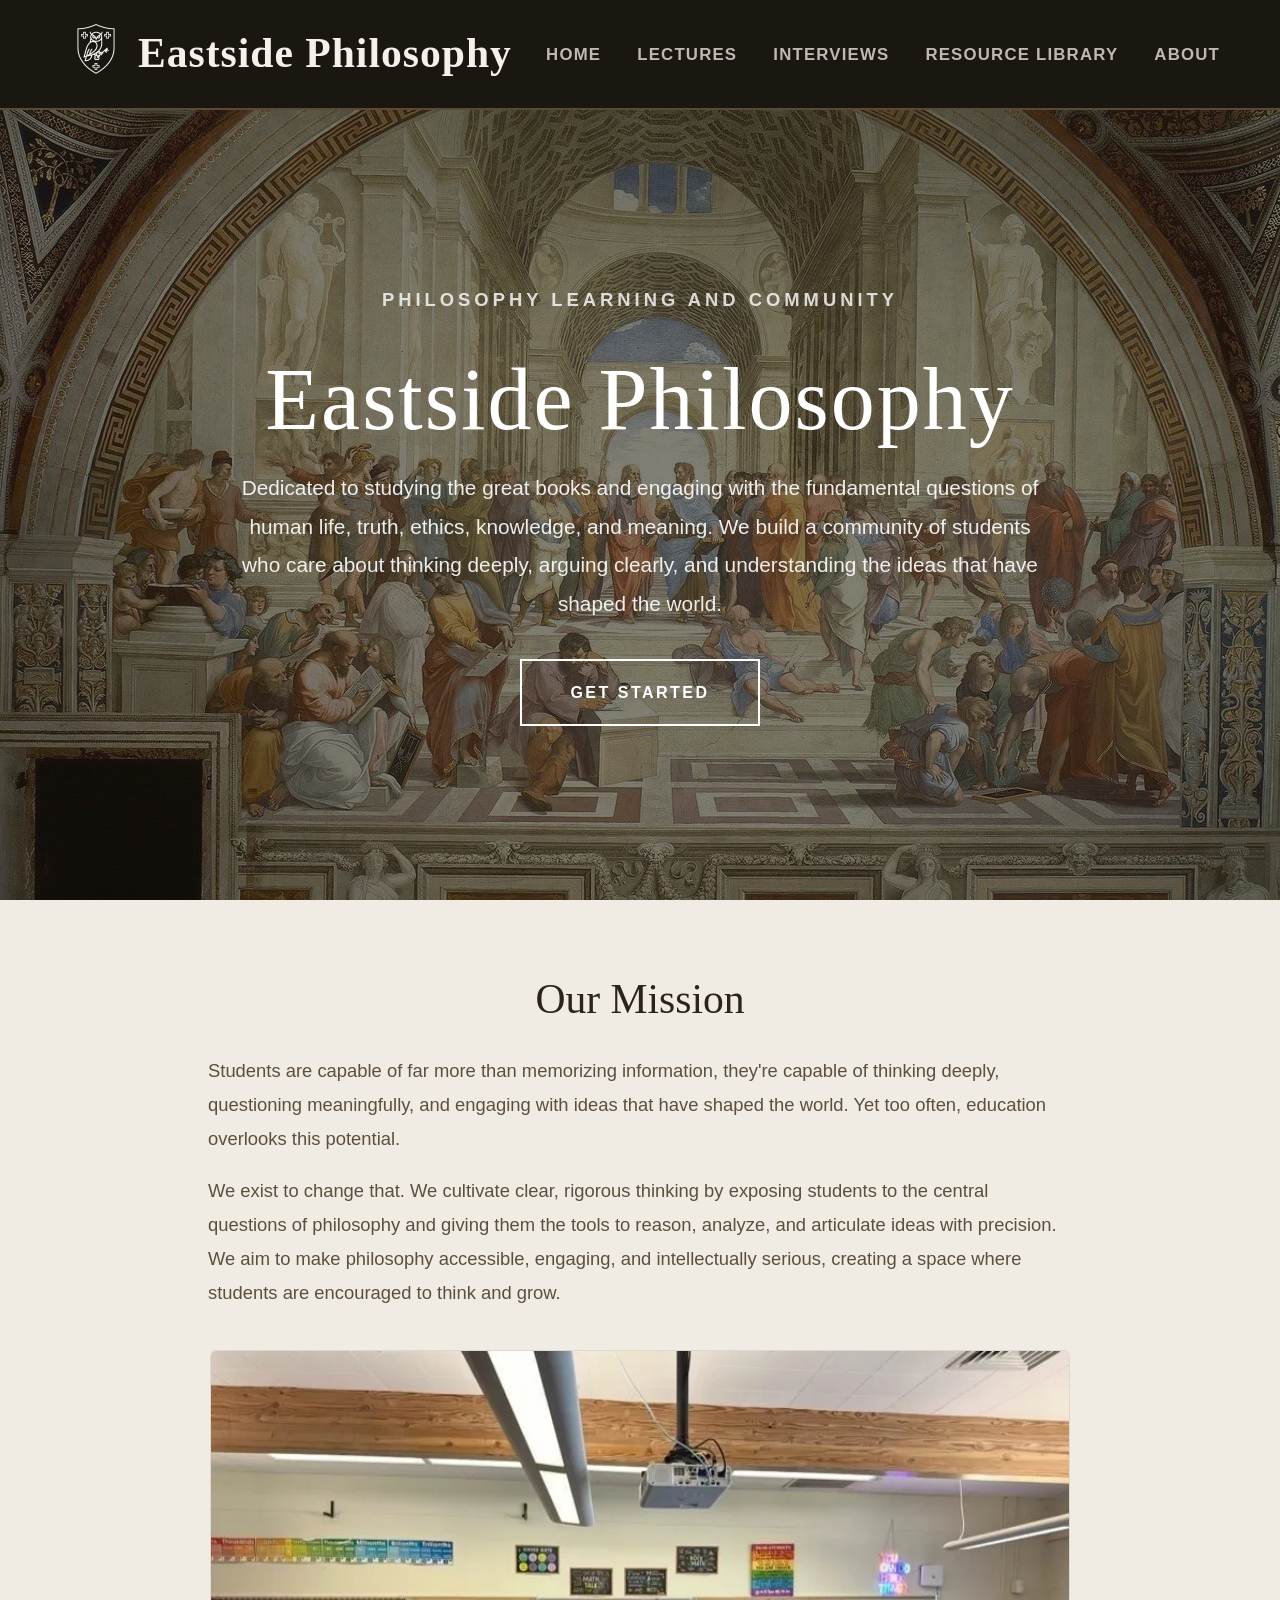
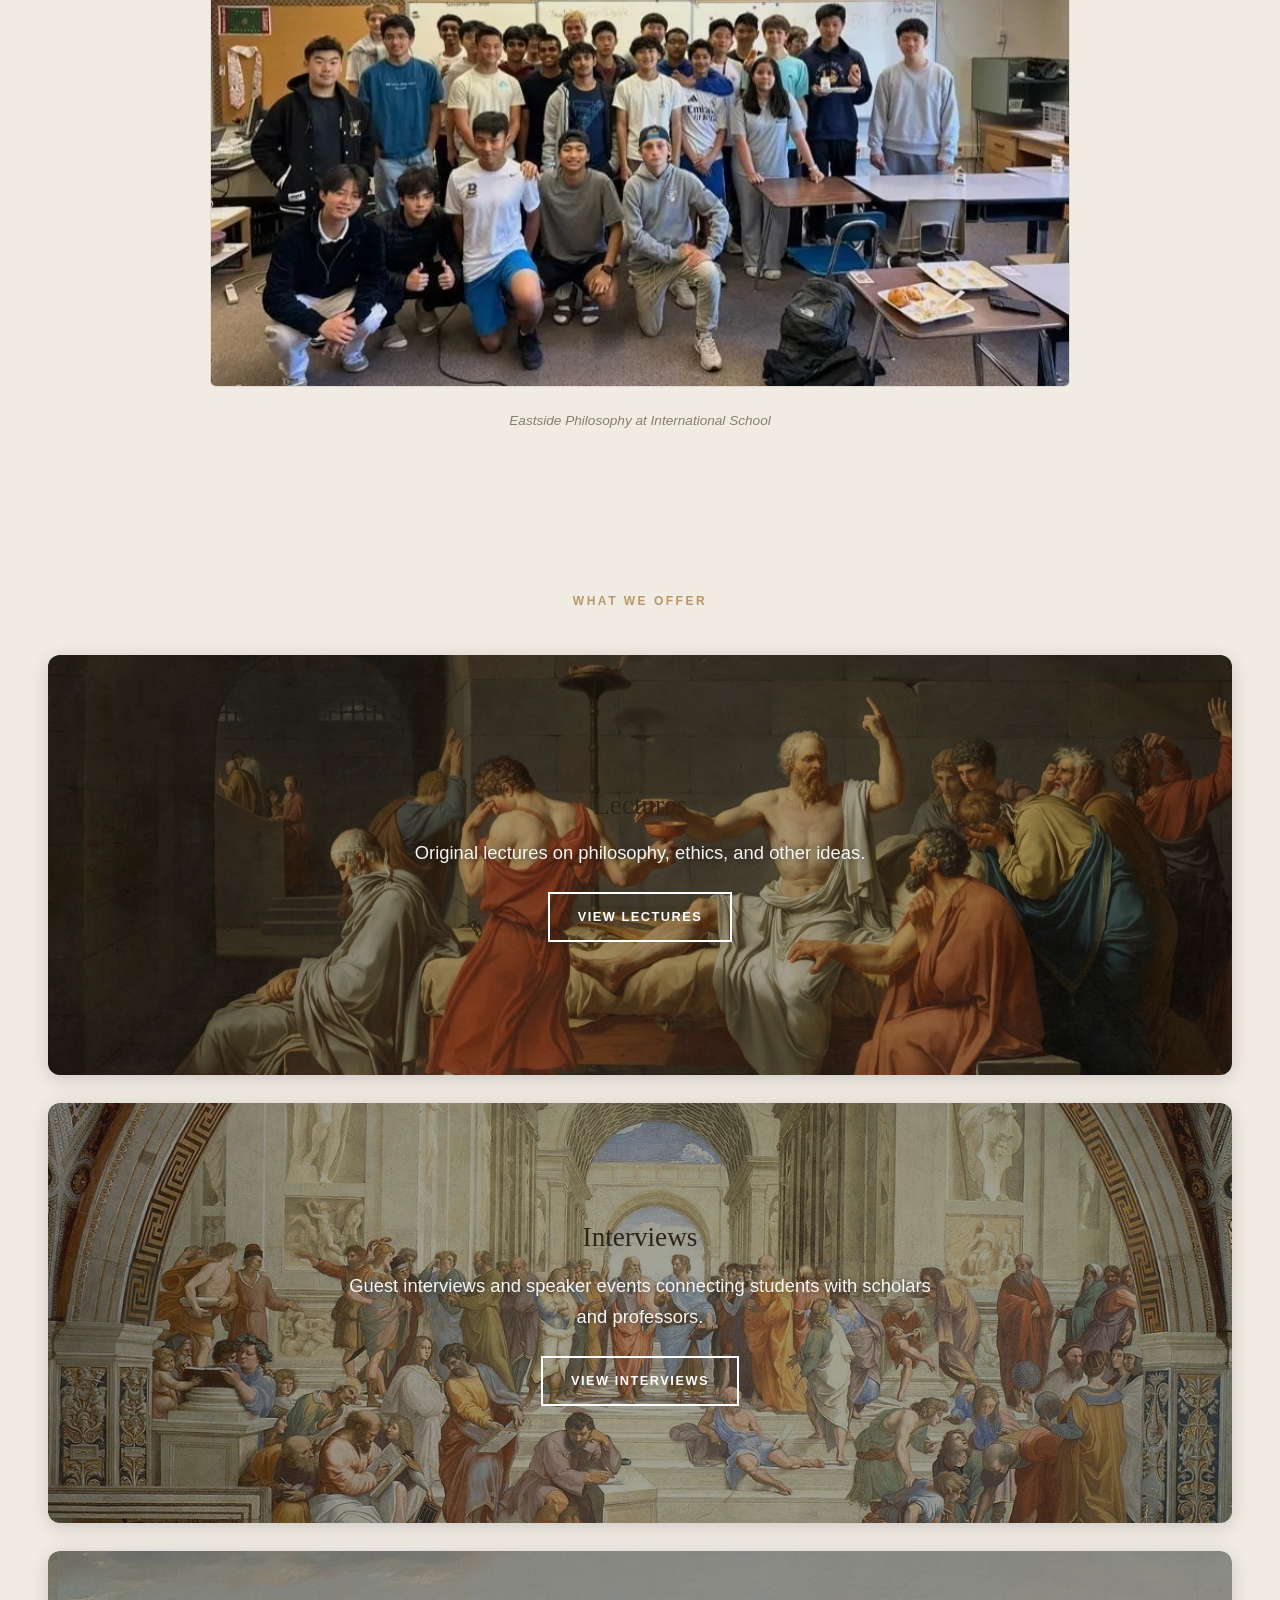
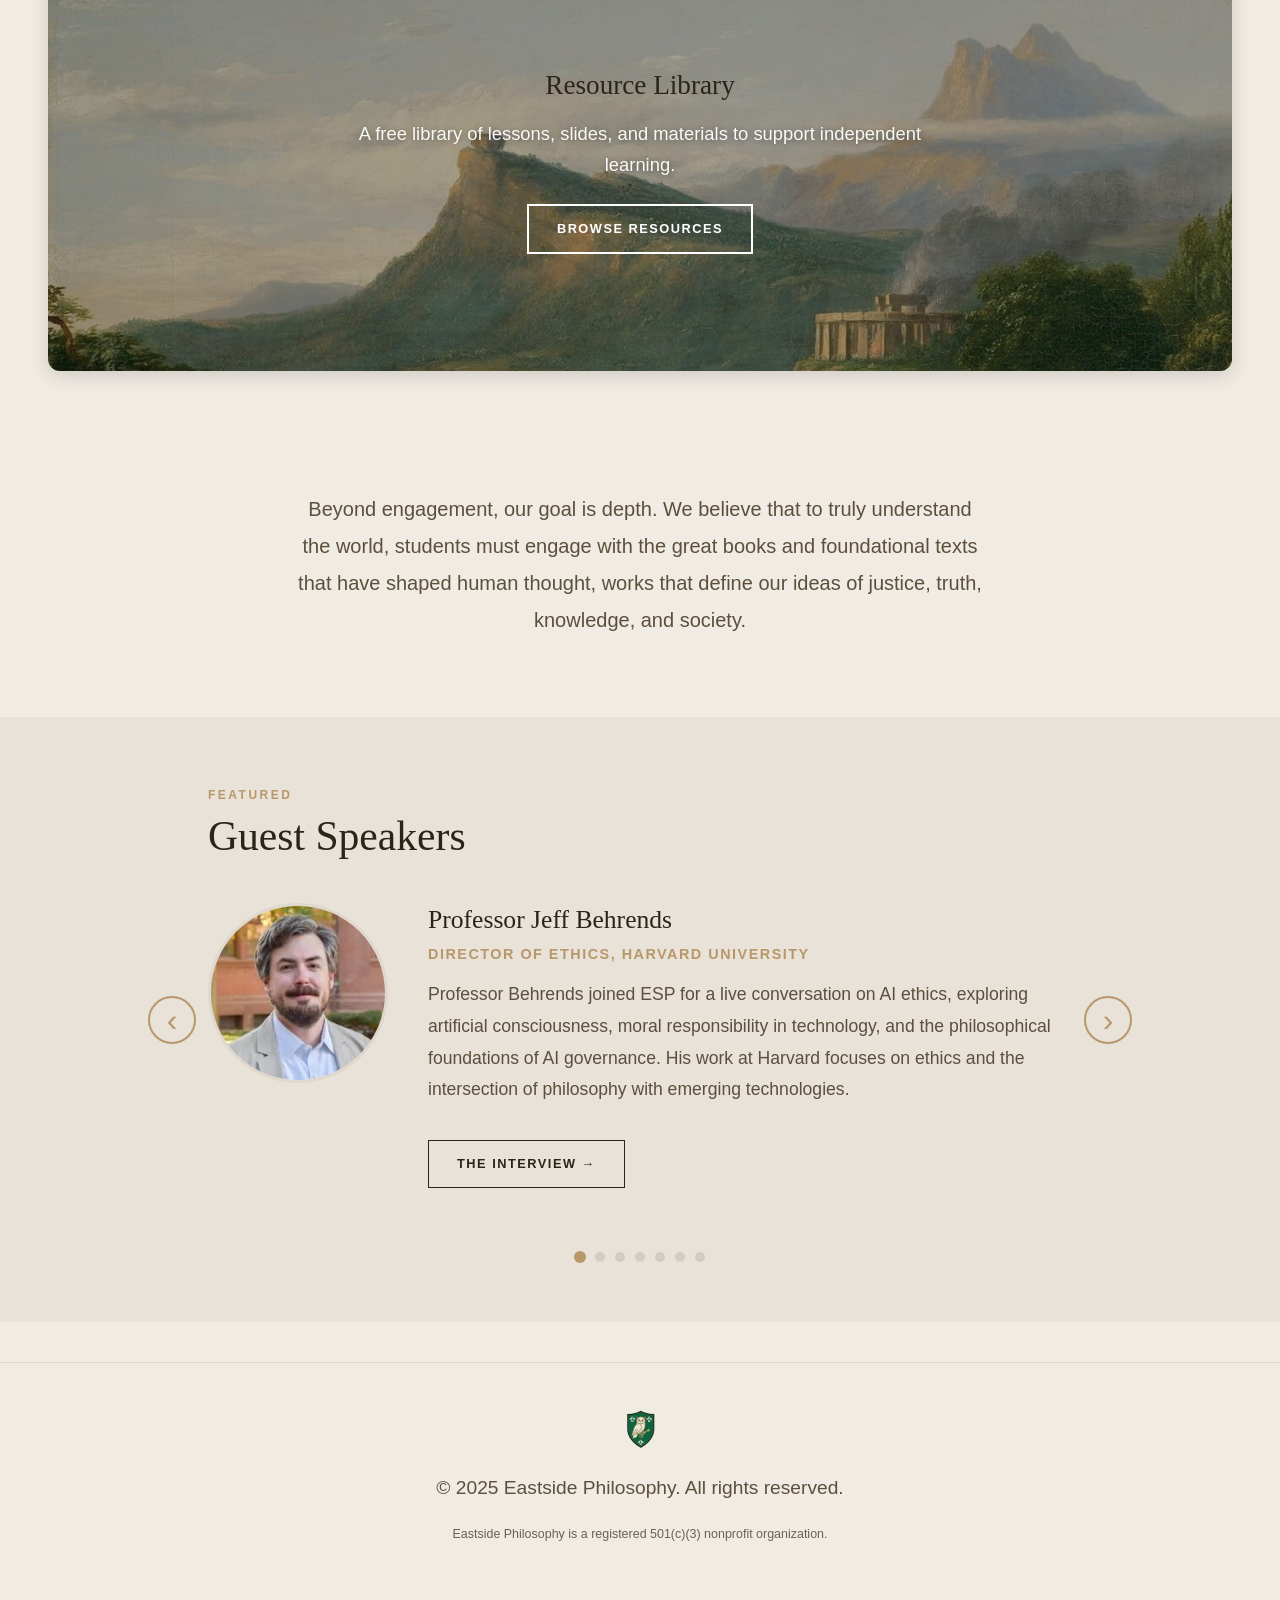
==== index.html @ 399b40ae "Fix carousel: update totalSlides from 2 to 7" ====
<!DOCTYPE html>
<html lang="en">
<head>
  <meta charset="UTF-8">
  <link rel="icon" href="favicon.ico" type="image/x-icon">
  <link rel="apple-touch-icon" href="apple-touch-icon.png">
  <meta name="viewport" content="width=device-width, initial-scale=1.0">
  <meta name="description" content="Eastside Philosophy is a student-led nonprofit making philosophy accessible through lectures, interviews with university scholars, and a free resource library for high school students.">
  <meta name="robots" content="index, follow">
  <meta property="og:type" content="website">
  <meta property="og:site_name" content="Eastside Philosophy">
  <meta property="og:title" content="Eastside Philosophy">
  <meta property="og:description" content="Eastside Philosophy is a student-led nonprofit making philosophy accessible through lectures, interviews with university scholars, and a free resource library for high school students.">
  <meta property="og:url" content="https://eastsidephilosophy.org/">
  <meta property="og:image" content="https://eastsidephilosophy.org/images/school-of-athens.jpg">
  <meta property="og:image:width" content="1280">
  <meta property="og:image:height" content="993">
  <meta name="twitter:card" content="summary_large_image">
  <link rel="canonical" href="https://eastsidephilosophy.org/">
  <meta http-equiv="Content-Security-Policy" content="default-src 'self'; script-src 'self' 'unsafe-inline'; style-src 'self' 'unsafe-inline' https://fonts.googleapis.com; font-src https://fonts.gstatic.com; img-src 'self' data:; connect-src 'self'; frame-src 'none'; object-src 'none'; base-uri 'self'; form-action 'self' https://formsubmit.co;">
  <link rel="preconnect" href="https://fonts.googleapis.com">
  <link rel="preconnect" href="https://fonts.gstatic.com" crossorigin>
  <link rel="stylesheet" href="https://fonts.googleapis.com/css2?family=Cinzel:wght@400;500;600;700&family=Cormorant+Garamond:ital,wght@0,300;0,400;0,500;0,600;0,700;1,400;1,500&family=Inter:wght@300;400;500;600&display=swap">
  <link rel="preload" as="image" href="images/school-of-athens.jpg">
  <title>Eastside Philosophy</title>
  <link rel="stylesheet" href="styles.css?v=77">
  <style>
    /* Home-specific overrides for PLATO-style layout */
    .home-hero {
      margin-top: 110px;
      position: relative;
      width: 100%;
      min-height: calc(100vh - 110px);
      overflow: hidden;
      display: flex;
      align-items: center;
      justify-content: center;
      text-align: center;
    }
    .home-hero img {
      position: absolute;
      top: 0; left: 0;
      width: 100%;
      height: 100%;
      object-fit: cover;
      object-position: center 40%;
    }
    .home-hero::after {
      content: '';
      position: absolute;
      top: 0; left: 0; right: 0; bottom: 0;
      background: rgba(26, 24, 18, 0.55);
    }
    .home-hero-content {
      position: relative;
      z-index: 1;
      max-width: 900px;
      padding: 60px 40px;
    }
    .home-hero-content h1 {
      font-family: var(--serif);
      font-size: 5.5rem;
      font-weight: 300;
      color: #fff;
      margin-bottom: 12px;
      letter-spacing: 2px;
    }
    .home-hero-content .hero-subtitle {
      font-family: var(--sans);
      font-size: 1.15rem;
      font-weight: 600;
      letter-spacing: 4px;
      text-transform: uppercase;
      color: rgba(255,255,255,0.8);
      margin-bottom: 28px;
    }
    .home-hero-content p {
      font-size: 1.3rem;
      color: rgba(255,255,255,0.9);
      line-height: 1.85;
      margin-bottom: 36px;
    }
    .home-hero-content .hero-btn {
      display: inline-block;
      font-family: var(--sans);
      font-size: 1rem;
      font-weight: 700;
      letter-spacing: 2.5px;
      text-transform: uppercase;
      color: #fff;
      border: 2.5px solid #fff;
      padding: 18px 48px;
      transition: all 0.3s ease;
      text-decoration: none;
    }
    .home-hero-content .hero-btn:hover {
      background: #fff;
      color: #1A1A1A;
    }

    /* Mission section - full width gray band */
    .home-mission {
      background: #F0EBE3;
      padding: 72px 0;
    }
    .mission-image {
      margin-top: 40px;
      text-align: center;
    }
    .mission-image img {
      width: 100%;
      max-width: 860px;
      border-radius: 6px;
      border: 1px solid #E0D8CC;
    }
    .mission-image .caption {
      font-size: 0.85rem;
      color: #8A7E6B;
      font-style: italic;
      margin-top: 10px;
    }
    .home-mission-inner {
      max-width: 960px;
      margin: 0 auto;
      padding: 0 48px;
    }
    .home-mission-inner h2 {
      font-family: var(--serif);
      font-size: 2.6rem;
      font-weight: 400;
      color: var(--dark-brown);
      margin-bottom: 28px;
      text-align: center;
    }
    .home-mission-inner p {
      font-size: 1.15rem;
      line-height: 1.85;
      color: var(--muted-brown);
      margin-bottom: 18px;
    }
    .home-mission-inner .mission-columns {
      display: grid;
      grid-template-columns: 1fr 1fr;
      gap: 40px;
      margin-top: 20px;
    }

    /* Painting break */
    .home-painting {
      text-align: center;
      padding: 60px 32px;
      background: #F0EBE3;
    }
    .home-painting img {
      max-width: 800px;
      width: 100%;
      border-radius: 4px;
      border: 1px solid var(--light-border);
    }
    .home-painting .caption {
      font-size: 0.85rem;
      color: var(--warm-gray);
      font-style: italic;
      margin-top: 10px;
    }

    /* Closing statement */
    .home-closing {
      padding: 60px 0;
      background: #F0EBE3;
    }
    .home-closing-inner {
      max-width: 780px;
      margin: 0 auto;
      padding: 0 48px;
      text-align: center;
    }
    .home-closing-inner p {
      font-size: 1.25rem;
      line-height: 1.85;
      color: var(--muted-brown);
    }

    @media (max-width: 768px) {
      .home-hero { min-height: 70vh; }
      .home-hero-content h1 { font-size: 3.2rem; }
      .home-mission-inner .mission-columns {
        grid-template-columns: 1fr;
        gap: 20px;
      }
    }
  </style>
</head>
<body>

  <!-- Navigation -->
  <nav class="site-nav">
    <span class="nav-logo" style="cursor:default;color:#F5F0EA;pointer-events:none;text-decoration:none;"><picture><source srcset="images/crest.png.webp" type="image/webp"><img src="images/crest.png" alt="ESP" class="nav-logo-img" width="144" height="144"></picture>Eastside Philosophy</span>
    <button class="nav-toggle" onclick="document.querySelector('.nav-links').classList.toggle('open')" aria-label="Menu">
      <span></span><span></span><span></span>
    </button>
    <ul class="nav-links">
      <li><a href="index.html">Home</a></li>
      <li><a href="lectures.html">Lectures</a></li>
      <li><a href="interviews.html">Interviews</a></li>
      <li><a href="resources.html">Resource Library</a></li>
      <li class="nav-dropdown"><a href="about.html">About</a><ul class="dropdown-menu"><li><a href="about.html">About Us</a></li><li><a href="join.html">Get Involved</a></li></ul></li>
    </ul>
  </nav>

  <main>
  <!-- Hero Banner -->
  <div class="home-hero">
    <picture><source srcset="images/school-of-athens.jpg.webp" type="image/webp" fetchpriority="high"><img src="images/school-of-athens.jpg" alt="The School of Athens by Raphael" fetchpriority="high" width="1280" height="993"></picture>
    <div class="home-hero-content">
      <div class="hero-subtitle">Philosophy Learning and Community</div>
      <h1>Eastside Philosophy</h1>
      <p>Dedicated to studying the great books and engaging with the fundamental questions of human life, truth, ethics, knowledge, and meaning. We build a community of students who care about thinking deeply, arguing clearly, and understanding the ideas that have shaped the world.</p>
      <a href="join.html" class="hero-btn">Get Started</a>
    </div>
  </div>

  <!-- Mission Section (gray band) -->
  <div class="home-mission">
    <div class="home-mission-inner">
      <h2>Our Mission</h2>
      <p>Students are capable of far more than memorizing information, they're capable of thinking deeply, questioning meaningfully, and engaging with ideas that have shaped the world. Yet too often, education overlooks this potential.</p>
      <p>We exist to change that. We cultivate clear, rigorous thinking by exposing students to the central questions of philosophy and giving them the tools to reason, analyze, and articulate ideas with precision. We aim to make philosophy accessible, engaging, and intellectually serious, creating a space where students are encouraged to think and grow.</p>
      <div class="mission-image">
        <picture><source srcset="images/group-photo.jpg.webp" type="image/webp" loading="lazy"><img src="images/group-photo.jpg" alt="Eastside Philosophy group photo" loading="lazy" width="800" height="592"></picture>
        <p class="caption">Eastside Philosophy at International School</p>
      </div>
    </div>
  </div>

  <!-- What We Offer - Full width banners -->
  <div class="offering-banners">
    <div style="text-align: center; margin-bottom: 12px;">
      <span class="section-label" style="text-align: center;">What We Offer</span>
    </div>
    <a href="lectures.html" class="offering-banner banner-lectures" style="background-image: url('images/death-of-socrates-hq.jpg');">
      <div class="banner-content">
        <h3>Lectures</h3>
        <p>Original lectures on philosophy, ethics, and other ideas.</p>
        <span class="banner-btn">View Lectures</span>
      </div>
    </a>
    <a href="interviews.html" class="offering-banner banner-interviews" style="background-image: url('images/school-of-athens.jpg');">
      <div class="banner-content">
        <h3>Interviews</h3>
        <p>Guest interviews and speaker events connecting students with scholars and professors.</p>
        <span class="banner-btn">View Interviews</span>
      </div>
    </a>

    <a href="resources.html" class="offering-banner banner-resources" style="background-image: url('images/thomas-cole-crop.jpg');">
      <div class="banner-content">
        <h3>Resource Library</h3>
        <p>A free library of lessons, slides, and materials to support independent learning.</p>
        <span class="banner-btn">Browse Resources</span>
      </div>
    </a>
  </div>

  <div class="home-closing">
    <div class="home-closing-inner">
      <p>Beyond engagement, our goal is depth. We believe that to truly understand the world, students must engage with the great books and foundational texts that have shaped human thought, works that define our ideas of justice, truth, knowledge, and society.</p>
    </div>
  </div>

  <!-- Featured Slideshow -->
  <div style="padding: 60px 0; background: #E8E2D8; position: relative;">
    <div style="max-width: 960px; margin: 0 auto; padding: 0 48px; position: relative;">

      <div class="slide-wrapper">
      <!-- Slide 1: Guest Speaker -->
      <div class="featured-slide active" id="slide-0">
        <span class="section-label">Featured</span>
        <h2 style="font-family: 'Cormorant Garamond', Georgia, serif; font-size: 2.6rem; font-weight: 400; color: #2C2418; margin-bottom: 40px;">Guest Speakers</h2>
        <div class="slide-inner-flex" style="display: flex; gap: 40px; align-items: flex-start;">
          <div style="flex-shrink: 0;">
            <picture><source srcset="images/behrends-headshot.jpg.webp" type="image/webp" loading="lazy"><img src="images/behrends-headshot.jpg" alt="Professor Jeff Behrends" loading="lazy" style="width: 180px; height: 180px; border-radius: 50%; object-fit: cover; border: 3px solid #E0D8CC;" width="220" height="220"></picture>
          </div>
          <div>
            <h3 style="font-family: 'Cormorant Garamond', Georgia, serif; font-size: 1.6rem; font-weight: 500; color: #2C2418; margin-bottom: 4px;">Professor Jeff Behrends</h3>
            <p style="font-size: 0.9rem; color: #B8976A; font-weight: 600; letter-spacing: 1.5px; text-transform: uppercase; margin-bottom: 12px;">Director of Ethics, Harvard University</p>
            <p style="font-size: 1.1rem; line-height: 1.8; color: #5C4F3D;">Professor Behrends joined ESP for a live conversation on AI ethics, exploring artificial consciousness, moral responsibility in technology, and the philosophical foundations of AI governance. His work at Harvard focuses on ethics and the intersection of philosophy with emerging technologies.</p>
            <a href="interviews.html" class="btn" style="margin-top: 16px;">The Interview →</a>
          </div>
        </div>
      </div>

      <!-- Slide 2: Erica Bigelow Interview -->
      <div class="featured-slide" id="slide-1">
        <span class="section-label">Featured</span>
        <h2 style="font-family: 'Cormorant Garamond', Georgia, serif; font-size: 2.6rem; font-weight: 400; color: #2C2418; margin-bottom: 40px;">Guest Speakers</h2>
        <div class="slide-inner-flex" style="display: flex; gap: 40px; align-items: flex-start;">
          <div style="flex-shrink: 0;">
            <picture><source srcset="images/erica-bigelow-headshot.jpg.webp" type="image/webp" loading="lazy"><img src="images/erica-bigelow-headshot.jpg" alt="Erica Bigelow" loading="lazy" style="width: 180px; height: 180px; border-radius: 50%; object-fit: cover; object-position: center 25%; border: 3px solid #E0D8CC;" width="400" height="400"></picture>
          </div>
          <div>
            <h3 style="font-family: 'Cormorant Garamond', Georgia, serif; font-size: 1.6rem; font-weight: 500; color: #2C2418; margin-bottom: 4px;">Erica Bigelow</h3>
            <p style="font-size: 0.9rem; color: #B8976A; font-weight: 600; letter-spacing: 1.5px; text-transform: uppercase; margin-bottom: 12px;">PhD Candidate, University of Washington</p>
            <p style="font-size: 1.1rem; line-height: 1.8; color: #5C4F3D;">Erica Bigelow joined ESP via a live Zoom conversation on social philosophy and the moral dimensions of emotion. Her dissertation, <em>Bad Feelings, Feeling Badly</em>, examines how emotions are morally evaluable and how emotional expectations can function as instruments of injustice.</p>
            <a href="interviews.html" class="btn" style="margin-top: 16px;">The Interview →</a>
          </div>
        </div>
      </div>

      <!-- Slide 3: Graham Oppy -->
      <div class="featured-slide" id="slide-2">
        <span class="section-label">Featured</span>
        <h2 style="font-family: 'Cormorant Garamond', Georgia, serif; font-size: 2.6rem; font-weight: 400; color: #2C2418; margin-bottom: 40px;">Guest Speakers</h2>
        <div class="slide-inner-flex" style="display: flex; gap: 40px; align-items: flex-start;">
          <div style="flex-shrink: 0;">
            <picture><source srcset="images/oppy-headshot.jpg.webp" type="image/webp" loading="lazy"><img src="images/oppy-headshot.jpg" alt="Dr. Graham Oppy" loading="lazy" style="width: 180px; height: 180px; border-radius: 50%; object-fit: cover; border: 3px solid #E0D8CC;" width="400" height="400"></picture>
          </div>
          <div>
            <h3 style="font-family: 'Cormorant Garamond', Georgia, serif; font-size: 1.6rem; font-weight: 500; color: #2C2418; margin-bottom: 4px;">Dr. Graham Oppy</h3>
            <p style="font-size: 0.9rem; color: #B8976A; font-weight: 600; letter-spacing: 1.5px; text-transform: uppercase; margin-bottom: 12px;">Professor of Philosophy, Monash University</p>
            <p style="font-size: 1.1rem; line-height: 1.8; color: #5C4F3D;">Dr. Oppy, one of the world's leading philosophers of religion, sat down with ESP for a conversation on the logical problem of evil - one of the oldest and most powerful arguments against the existence of God.</p>
            <a href="interviews.html" class="btn" style="margin-top: 16px;">The Interview &rarr;</a>
          </div>
        </div>
      </div>

      <!-- Slide 4: Joshua Knobe -->
      <div class="featured-slide" id="slide-3">
        <span class="section-label">Featured</span>
        <h2 style="font-family: 'Cormorant Garamond', Georgia, serif; font-size: 2.6rem; font-weight: 400; color: #2C2418; margin-bottom: 40px;">Guest Speakers</h2>
        <div class="slide-inner-flex" style="display: flex; gap: 40px; align-items: flex-start;">
          <div style="flex-shrink: 0;">
            <picture><source srcset="images/knobe-headshot.jpg.webp" type="image/webp" loading="lazy"><img src="images/knobe-headshot.jpg" alt="Professor Joshua Knobe" loading="lazy" style="width: 180px; height: 180px; border-radius: 50%; object-fit: cover; border: 3px solid #E0D8CC;" width="400" height="400"></picture>
          </div>
          <div>
            <h3 style="font-family: 'Cormorant Garamond', Georgia, serif; font-size: 1.6rem; font-weight: 500; color: #2C2418; margin-bottom: 4px;">Professor Joshua Knobe</h3>
            <p style="font-size: 0.9rem; color: #B8976A; font-weight: 600; letter-spacing: 1.5px; text-transform: uppercase; margin-bottom: 12px;">Professor of Philosophy and Cognitive Science, Yale University</p>
            <p style="font-size: 1.1rem; line-height: 1.8; color: #5C4F3D;">Professor Knobe, founder of the field of experimental philosophy, joined ESP for a conversation on free will, moral responsibility, and how ordinary people think about intentional action.</p>
            <a href="interviews.html" class="btn" style="margin-top: 16px;">The Interview &rarr;</a>
          </div>
        </div>
      </div>

      <!-- Slide 5: David Christensen -->
      <div class="featured-slide" id="slide-4">
        <span class="section-label">Featured</span>
        <h2 style="font-family: 'Cormorant Garamond', Georgia, serif; font-size: 2.6rem; font-weight: 400; color: #2C2418; margin-bottom: 40px;">Guest Speakers</h2>
        <div class="slide-inner-flex" style="display: flex; gap: 40px; align-items: flex-start;">
          <div style="flex-shrink: 0;">
            <picture><source srcset="images/christensen-headshot.jpg.webp" type="image/webp" loading="lazy"><img src="images/christensen-headshot.jpg" alt="Professor David Christensen" loading="lazy" style="width: 180px; height: 180px; border-radius: 50%; object-fit: cover; border: 3px solid #E0D8CC;" width="400" height="400"></picture>
          </div>
          <div>
            <h3 style="font-family: 'Cormorant Garamond', Georgia, serif; font-size: 1.6rem; font-weight: 500; color: #2C2418; margin-bottom: 4px;">Professor David Christensen</h3>
            <p style="font-size: 0.9rem; color: #B8976A; font-weight: 600; letter-spacing: 1.5px; text-transform: uppercase; margin-bottom: 12px;">Professor of Philosophy, Brown University</p>
            <p style="font-size: 1.1rem; line-height: 1.8; color: #5C4F3D;">Professor Christensen joined ESP for a conversation on epistemic disagreement - how we should respond when equally informed, rational people come to different conclusions about the same evidence.</p>
            <a href="interviews.html" class="btn" style="margin-top: 16px;">The Interview &rarr;</a>
          </div>
        </div>
      </div>

      <!-- Slide 6: Duncan Pritchard -->
      <div class="featured-slide" id="slide-5">
        <span class="section-label">Featured</span>
        <h2 style="font-family: 'Cormorant Garamond', Georgia, serif; font-size: 2.6rem; font-weight: 400; color: #2C2418; margin-bottom: 40px;">Guest Speakers</h2>
        <div class="slide-inner-flex" style="display: flex; gap: 40px; align-items: flex-start;">
          <div style="flex-shrink: 0;">
            <picture><source srcset="images/pritchard-headshot.jpg.webp" type="image/webp" loading="lazy"><img src="images/pritchard-headshot.jpg" alt="Professor Duncan Pritchard" loading="lazy" style="width: 180px; height: 180px; border-radius: 50%; object-fit: cover; border: 3px solid #E0D8CC;" width="400" height="400"></picture>
          </div>
          <div>
            <h3 style="font-family: 'Cormorant Garamond', Georgia, serif; font-size: 1.6rem; font-weight: 500; color: #2C2418; margin-bottom: 4px;">Professor Duncan Pritchard</h3>
            <p style="font-size: 0.9rem; color: #B8976A; font-weight: 600; letter-spacing: 1.5px; text-transform: uppercase; margin-bottom: 12px;">Distinguished Professor of Philosophy, UC Irvine</p>
            <p style="font-size: 1.1rem; line-height: 1.8; color: #5C4F3D;">Professor Pritchard, one of the world's leading epistemologists, joined ESP for a conversation on radical skepticism - how we can claim to know anything at all in the face of skeptical challenges.</p>
            <a href="interviews.html" class="btn" style="margin-top: 16px;">The Interview &rarr;</a>
          </div>
        </div>
      </div>

      <!-- Slide 7: Samuel Blitz -->
      <div class="featured-slide" id="slide-6">
        <span class="section-label">Featured</span>
        <h2 style="font-family: 'Cormorant Garamond', Georgia, serif; font-size: 2.6rem; font-weight: 400; color: #2C2418; margin-bottom: 40px;">Guest Speakers</h2>
        <div class="slide-inner-flex" style="display: flex; gap: 40px; align-items: flex-start;">
          <div style="flex-shrink: 0;">
            <picture><source srcset="images/blitz-headshot.jpg.webp" type="image/webp" loading="lazy"><img src="images/blitz-headshot.jpg" alt="Dr. Samuel Blitz" loading="lazy" style="width: 180px; height: 180px; border-radius: 50%; object-fit: cover; border: 3px solid #E0D8CC;" width="400" height="400"></picture>
          </div>
          <div>
            <h3 style="font-family: 'Cormorant Garamond', Georgia, serif; font-size: 1.6rem; font-weight: 500; color: #2C2418; margin-bottom: 4px;">Dr. Samuel Blitz</h3>
            <p style="font-size: 0.9rem; color: #B8976A; font-weight: 600; letter-spacing: 1.5px; text-transform: uppercase; margin-bottom: 12px;">Mathematical Physicist, UC Davis PhD</p>
            <p style="font-size: 1.1rem; line-height: 1.8; color: #5C4F3D;">Dr. Blitz joined ESP for a conversation on fine-tuning arguments, the relationship between science and religion, and whether the constants of the universe point to design or chance.</p>
            <a href="interviews.html" class="btn" style="margin-top: 16px;">The Interview &rarr;</a>
          </div>
        </div>
      </div>

      </div><!-- end slide-wrapper -->

      <!-- Arrow Navigation -->
      <button class="slide-arrow slide-arrow-left" onclick="switchSlide(-1)" aria-label="Previous">‹</button>
      <button class="slide-arrow slide-arrow-right" onclick="switchSlide(1)" aria-label="Next">›</button>

      <!-- Dots -->
      <div class="slide-dots">
        <span class="slide-dot active" onclick="goToSlide(0)"></span>
        <span class="slide-dot" onclick="goToSlide(1)"></span>
        <span class="slide-dot" onclick="goToSlide(2)"></span>
        <span class="slide-dot" onclick="goToSlide(3)"></span>
        <span class="slide-dot" onclick="goToSlide(4)"></span>
        <span class="slide-dot" onclick="goToSlide(5)"></span>
        <span class="slide-dot" onclick="goToSlide(6)"></span>
      </div>
    </div>
  </div>

  <style>
    .slide-wrapper {
      position: relative;
      overflow: hidden;
    }
    .featured-slide {
      width: 100%;
      opacity: 0;
      transform: translateX(40px);
      transition: opacity 0.5s ease, transform 0.5s ease;
      pointer-events: none;
      display: none;
    }
    .featured-slide.active {
      display: block;
      opacity: 1;
      transform: translateX(0);
      pointer-events: auto;
    }
    .slide-arrow {
      position: absolute;
      top: 50%;
      transform: translateY(-50%);
      background: none;
      border: 2px solid #B8976A;
      color: #B8976A;
      font-size: 2rem;
      width: 48px;
      height: 48px;
      border-radius: 50%;
      cursor: pointer;
      transition: all 0.3s ease;
      display: flex;
      align-items: center;
      justify-content: center;
      line-height: 1;
    }
    .slide-arrow:hover {
      background: #B8976A;
      color: #fff;
    }
    .slide-arrow-left { left: -12px; }
    .slide-arrow-right { right: -12px; }
    .slide-dots {
      display: flex;
      justify-content: center;
      gap: 10px;
      margin-top: 32px;
    }
    .slide-dot {
      width: 10px;
      height: 10px;
      border-radius: 50%;
      background: #D4CCC0;
      cursor: pointer;
      transition: background 0.3s ease, transform 0.2s ease;
    }
    .slide-dot.active {
      background: #B8976A;
      transform: scale(1.2);
    }
    @media (max-width: 768px) {
      .slide-arrow-left { left: 0; }
      .slide-arrow-right { right: 0; }
      .featured-slide .slide-inner-flex {
        flex-direction: column;
        align-items: center;
        text-align: center;
      }
      .featured-slide .slide-inner-flex img {
        width: 120px !important;
        height: 120px !important;
      }
      .featured-slide .slide-inner-flex blockquote {
        border-left: none;
        padding-left: 0;
        text-align: left;
      }
    }
  </style>

  <script>
    var currentSlide = 0;
    var totalSlides = 7;
    var animating = false;

    // Set wrapper to tallest slide height
    (function() {
      var wrapper = document.querySelector('.slide-wrapper');
      if (!wrapper) return;
      var slides = wrapper.querySelectorAll('.featured-slide');
      var maxH = 0;
      slides.forEach(function(s) {
        s.style.display = 'block';
        s.style.position = 'absolute';
        s.style.opacity = '0';
        var h = s.offsetHeight;
        if (h > maxH) maxH = h;
      });
      wrapper.style.height = (maxH + 32) + 'px';
      slides.forEach(function(s, i) {
        if (i === 0) {
          s.style.position = '';
          s.style.opacity = '';
          s.style.display = 'block';
          s.classList.add('active');
        } else {
          s.style.position = '';
          s.style.opacity = '';
          s.style.display = 'none';
          s.classList.remove('active');
        }
      });
      window.addEventListener('resize', function() {
        var maxH = 0;
        slides.forEach(function(s) {
          s.style.display = 'block';
          var prev = s.style.position;
          s.style.position = 'absolute';
          var h = s.offsetHeight;
          if (h > maxH) maxH = h;
          s.style.position = prev;
          if (!s.classList.contains('active')) s.style.display = 'none';
        });
        wrapper.style.height = (maxH + 32) + 'px';
      });
    })();

    function switchSlide(dir) {
      goToSlide((currentSlide + dir + totalSlides) % totalSlides, dir);
    }

    function goToSlide(index, dir) {
      if (index === currentSlide || animating) return;
      animating = true;
      dir = dir || (index > currentSlide ? 1 : -1);

      var slides = document.querySelectorAll('.featured-slide');
      var dots = document.querySelectorAll('.slide-dot');
      var outSlide = slides[currentSlide];
      var inSlide = slides[index];

      // Fade out current
      outSlide.style.transition = 'opacity 0.35s ease, transform 0.35s ease';
      outSlide.style.opacity = '0';
      outSlide.style.transform = dir > 0 ? 'translateX(-30px)' : 'translateX(30px)';

      dots[currentSlide].classList.remove('active');
      dots[index].classList.add('active');

      setTimeout(function() {
        outSlide.classList.remove('active');
        outSlide.style.display = 'none';
        outSlide.style.transform = '';
        outSlide.style.opacity = '';
        outSlide.style.transition = '';

        // Prep incoming
        inSlide.style.transition = 'none';
        inSlide.style.display = 'block';
        inSlide.style.opacity = '0';
        inSlide.style.transform = dir > 0 ? 'translateX(30px)' : 'translateX(-30px)';
        inSlide.offsetHeight; // reflow

        // Animate in
        inSlide.style.transition = 'opacity 0.4s ease, transform 0.4s ease';
        inSlide.style.opacity = '1';
        inSlide.style.transform = 'translateX(0)';
        inSlide.classList.add('active');

        setTimeout(function() {
          inSlide.style.transition = '';
          currentSlide = index;
          animating = false;
        }, 420);
      }, 350);
    }
  </script>

  </main>
  <!-- Footer -->
  <footer class="site-footer">
    <picture><source srcset="images/esp-crest-color-transparent.png.webp" type="image/webp" loading="lazy"><img src="images/esp-crest-color-transparent.png" alt="ESP" loading="lazy" style="width:40px;height:auto;margin-bottom:10px;" width="80" height="99"></picture>
    <p>&copy; 2025 Eastside Philosophy. All rights reserved.</p>
    <p style="font-size:0.78rem;margin-top:6px;color:var(--warm-gray);">Eastside Philosophy is a registered 501(c)(3) nonprofit organization.</p>
  </footer>

  <script src="animations.js?v=11"></script>
  <script>
    // Home page only — scroll reveal for banners and sections
    (function() {
      var style = document.createElement('style');
      style.textContent = '.home-animate { opacity: 0; transform: translateY(30px); transition: opacity 0.7s ease, transform 0.7s ease; } .home-animate.visible { opacity: 1; transform: translateY(0); }';
      document.head.appendChild(style);

      document.querySelectorAll('.offering-banner, .home-closing, .home-mission').forEach(function(el) {
        el.classList.add('home-animate');
      });

      var observer = new IntersectionObserver(function(entries) {
        entries.forEach(function(entry) {
          if (entry.isIntersecting) entry.target.classList.add('visible');
        });
      }, { threshold: 0.1, rootMargin: '0px 0px -40px 0px' });

      document.querySelectorAll('.home-animate').forEach(function(el) {
        observer.observe(el);
      });
    })();
  </script>
</body>
</html>
---- styles.css ----
/* ============================================
   Eastside Philosophy — Global Styles
   Inspired by Johnathan Bi's classic aesthetic
   ============================================ */

/* --- Reset & Base --- */
*, *::before, *::after {
  margin: 0;
  padding: 0;
  box-sizing: border-box;
}

:root {
  --cream: #F0EBE3;
  --ivory: #F5F0EA;
  --warm-black: #1A1A1A;
  --dark-brown: #2C2418;
  --muted-brown: #5C4F3D;
  --warm-gray: #6B6153;
  --accent-gold: #B8976A;
  --light-border: #E0D8CC;
  --serif: 'Cormorant Garamond', 'Georgia', serif;
  --sans: 'Inter', 'Helvetica Neue', Arial, sans-serif;
}

html {
  scroll-behavior: smooth;
}

body {
  font-family: var(--sans);
  background-color: var(--cream);
  color: var(--warm-black);
  line-height: 1.7;
  font-size: 19px;
  -webkit-font-smoothing: antialiased;
}

a {
  color: var(--muted-brown);
  text-decoration: none;
  transition: color 0.2s ease;
}

a:hover {
  color: var(--accent-gold);
}

img {
  max-width: 100%;
  height: auto;
}

/* --- Navigation --- */
.site-nav {
  position: fixed;
  top: 0;
  left: 0;
  right: 0;
  z-index: 1000;
  background: rgba(26, 22, 16, 1);
  border-bottom: 2px solid rgba(184, 151, 106, 0.4);
  padding: 0 60px;
  height: 110px;
  display: flex;
  align-items: center;
  justify-content: space-between;
  transition: background 0.4s ease;
}

.site-nav.scrolled {
  background: rgba(26, 22, 16, 0.75);
  backdrop-filter: blur(12px);
}

.nav-logo {
  font-family: var(--serif);
  font-size: 2.6rem;
  font-weight: 600;
  color: #F5F0EA;
  letter-spacing: 1px;
  display: flex;
  flex-direction: row;
  align-items: center;
  gap: 6px;
  line-height: 1.1;
}

.nav-logo-img {
  height: 72px;
  width: auto;
  object-fit: contain;
}

.nav-logo,
a.nav-logo,
.nav-logo:hover,
a.nav-logo:hover,
.nav-logo:active,
.nav-logo:focus,
.nav-logo:visited {
  color: #F5F0EA !important;
  cursor: default !important;
  text-decoration: none !important;
  pointer-events: none;
}

.nav-logo .nav-motto {
  font-family: 'Cinzel', var(--serif);
  font-size: 0.8rem;
  font-weight: 400;
  font-style: italic;
  letter-spacing: 2px;
  color: rgba(184, 151, 106, 0.85);
  text-transform: none;
  text-align: center;
}

.nav-logo span {
  font-weight: 300;
  font-style: italic;
  font-size: 0.85em;
  margin-left: 6px;
  color: var(--warm-gray);
}

.nav-links {
  display: flex;
  gap: 36px;
  list-style: none;
}

.nav-links a {
  font-family: var(--sans);
  font-size: 1.05rem;
  font-weight: 700;
  letter-spacing: 1.2px;
  text-transform: uppercase;
  color: rgba(245, 240, 234, 0.75);
  padding: 4px 0;
  position: relative;
}

.nav-links a::after {
  content: '';
  position: absolute;
  bottom: -2px;
  left: 0;
  width: 0;
  height: 2px;
  background: var(--accent-gold);
  transition: width 0.3s ease;
}

.nav-links a:hover::after,
.nav-links a.active::after {
  width: 100%;
}

.nav-links a:hover {
  color: #fff;
}

.nav-links a.active {
  color: #fff;
}

/* Nav Dropdown */
.nav-dropdown {
  position: relative;
}

.nav-dropdown.open .dropdown-menu {
  display: block;
}

.dropdown-menu {
  display: none;
  position: absolute;
  top: 80%;
  left: 50%;
  transform: translateX(-50%);
  background: rgba(26, 22, 16, 0.97);
  border: 1px solid rgba(184, 151, 106, 0.3);
  border-radius: 6px;
  padding: 24px 0 12px;
  min-width: 180px;
  list-style: none;
  margin-top: 0;
  box-shadow: 0 8px 24px rgba(0,0,0,0.3);
  z-index: 1001;
}

.nav-dropdown:hover .dropdown-menu {
  display: block;
}

.dropdown-menu li a {
  display: block;
  padding: 8px 24px;
  font-size: 0.85rem;
  font-weight: 600;
  letter-spacing: 0.8px;
  text-transform: uppercase;
  color: rgba(245, 240, 234, 0.75);
  white-space: nowrap;
}

.dropdown-menu li a:hover {
  color: #fff;
  background: rgba(184, 151, 106, 0.15);
}

/* Mobile hamburger */
.nav-toggle {
  display: none;
  background: none;
  border: none;
  cursor: pointer;
  padding: 8px;
}

.nav-toggle span {
  display: block;
  width: 24px;
  height: 2px;
  background: #F5F0EA;
  margin: 5px 0;
  transition: 0.3s;
}

/* --- Hero / Banner --- */
.hero-banner {
  margin-top: 110px;
  width: 100%;
  height: 380px;
  overflow: hidden;
  position: relative;
}

.hero-banner img {
  width: 100%;
  height: 100%;
  object-fit: cover;
  object-position: center 40%;
}

.hero-banner::after {
  content: '';
  position: absolute;
  bottom: 0;
  left: 0;
  right: 0;
  height: 120px;
  background: linear-gradient(transparent, var(--cream));
}

/* --- Page Container --- */
.page-container {
  max-width: 1200px;
  margin: 0 auto;
  padding: 0 60px 0 120px;
}

.page-container.wide {
  max-width: 1200px;
}

/* --- Sections --- */
.section {
  padding: 36px 0;
}

.section + .section {
  border-top: 1px solid var(--light-border);
}

/* --- Typography --- */
h1, h2, h3 {
  font-family: var(--serif);
  color: var(--dark-brown);
  line-height: 1.3;
}

h1 {
  font-size: 4rem;
  font-weight: 300;
  letter-spacing: -0.5px;
}

h2 {
  font-size: 2.6rem;
  font-weight: 400;
  margin-bottom: 28px;
}

h3 {
  font-size: 1.7rem;
  font-weight: 500;
  margin-bottom: 14px;
}

p {
  font-size: 1.2rem;
  color: var(--muted-brown);
  line-height: 1.85;
  margin-bottom: 18px;
}

.subtitle {
  font-family: var(--sans);
  font-size: 1.05rem;
  font-style: normal;
  color: var(--warm-gray);
  margin-top: 8px;
}

.section-label {
  font-family: var(--sans);
  font-size: 0.75rem;
  font-weight: 600;
  letter-spacing: 2.5px;
  text-transform: uppercase;
  color: var(--accent-gold);
  margin-bottom: 16px;
  text-align: left;
}

/* --- Intro Block (Home) --- */
.intro-block {
  text-align: left;
  padding: 56px 0 40px;
}

.intro-block h1 {
  margin-bottom: 20px;
}

.intro-block p {
  max-width: 800px;
  margin: 0;
  font-size: 1.3rem;
}

/* --- Mission --- */
.mission-content {
  columns: 1;
}

.mission-content p {
  margin-bottom: 20px;
}

.offering-list {
  list-style: none;
  padding: 0;
  margin: 24px 0;
}

.offering-list li {
  position: relative;
  padding-left: 0;
  margin-bottom: 0;
  font-size: 1.2rem;
  color: var(--muted-brown);
  line-height: 1.7;
}

.offering-list li::before {
  display: none;
}

/* Offering Banner Blocks (PLATO-style) */
.offering-banners {
  margin: 0;
  padding: 60px 48px;
  display: flex;
  flex-direction: column;
  gap: 28px;
  background: #F0EBE3;
}

.offering-banner {
  display: flex;
  align-items: center;
  justify-content: center;
  position: relative;
  min-height: 420px;
  padding: 80px 48px;
  text-decoration: none;
  overflow: hidden;
  background-size: cover;
  background-position: center;
  transition: transform 0.3s ease, box-shadow 0.3s ease;
  cursor: pointer;
  border-radius: 12px;
  box-shadow: 0 4px 20px rgba(0,0,0,0.15);
}

.offering-banner:hover {
  transform: translateY(-4px);
  box-shadow: 0 8px 32px rgba(0,0,0,0.25);
}

.offering-banner::before {
  content: '';
  position: absolute;
  top: 0; left: 0; right: 0; bottom: 0;
  border-radius: 12px;
}

.offering-banner.banner-lectures::before    { background: rgba(26, 26, 18, 0.4); }
.offering-banner.banner-interviews::before  { background: rgba(26, 26, 18, 0.4); }
.offering-banner.banner-discussions::before { background: rgba(26, 26, 18, 0.4); }
.offering-banner.banner-resources::before   { background: rgba(26, 26, 18, 0.4); }
.offering-banner.banner-forum::before       { background: rgba(26, 26, 18, 0.4); }

.offering-banner .banner-content {
  position: relative;
  z-index: 1;
  text-align: center;
  max-width: 700px;
}

.offering-banner h4 {
  font-family: var(--sans);
  font-size: 1.8rem;
  font-weight: 700;
  letter-spacing: 2px;
  text-transform: uppercase;
  color: #fff;
  margin-bottom: 14px;
  text-shadow: 0 2px 8px rgba(0,0,0,0.5);
}

.offering-banner p {
  font-size: 1.15rem;
  line-height: 1.7;
  color: rgba(255,255,255,0.95);
  margin-bottom: 24px;
  max-width: 600px;
  margin-left: auto;
  margin-right: auto;
  text-shadow: 0 1px 6px rgba(0,0,0,0.4);
}

.offering-banner .banner-btn {
  display: inline-block;
  font-family: var(--sans);
  font-size: 0.8rem;
  font-weight: 700;
  letter-spacing: 1.5px;
  text-transform: uppercase;
  color: #fff;
  border: 2px solid #fff;
  padding: 12px 28px;
  transition: all 0.3s ease;
}

.offering-banner .banner-btn:hover {
  background: #fff;
  color: #1A1A1A;
}

@media (max-width: 768px) {
  .offering-banner {
    padding: 32px 24px;
    min-height: 180px;
  }
  .offering-banner h4 { font-size: 1.3rem; }
}

/* --- Team Cards --- */
.team-section-title {
  font-family: var(--serif);
  font-size: 1.6rem;
  font-weight: 400;
  margin-bottom: 32px;
  padding-bottom: 12px;
  border-bottom: 1px solid var(--light-border);
}

.team-grid {
  display: grid;
  grid-template-columns: repeat(auto-fill, minmax(200px, 1fr));
  gap: 40px;
  margin-bottom: 56px;
}

.team-card {
  text-align: center;
}

.team-avatar {
  width: 120px;
  height: 120px;
  border-radius: 50%;
  background: var(--ivory);
  border: 2px solid var(--light-border);
  margin: 0 auto 16px;
  display: flex;
  align-items: center;
  justify-content: center;
  overflow: hidden;
}

.team-avatar svg {
  width: 48px;
  height: 48px;
  opacity: 0.3;
}

.team-card h3 {
  font-family: var(--serif);
  font-size: 1.15rem;
  font-weight: 500;
  margin-bottom: 4px;
}

.team-card .role {
  font-size: 0.85rem;
  color: var(--warm-gray);
  font-style: italic;
}

/* --- Lecture Cards --- */
.lecture-card {
  display: grid;
  grid-template-columns: 1fr 1fr;
  gap: 40px;
  align-items: start;
  margin-bottom: 48px;
  padding-bottom: 48px;
  border-bottom: 1px solid var(--light-border);
}

.lecture-card:last-child {
  border-bottom: none;
}

.lecture-images {
  display: grid;
  grid-template-columns: 1fr 1fr;
  gap: 12px;
}

.lecture-images.single {
  grid-template-columns: 1fr;
}

.lecture-images img {
  width: 100%;
  height: 220px;
  object-fit: cover;
  object-position: center center;
  border-radius: 4px;
  border: 1px solid var(--light-border);
}

.lecture-images.stacked {
  grid-template-columns: 1fr;
}

.lecture-images.stacked img {
  height: 240px;
  object-position: center 60%;
}

.lecture-images.stacked img:last-child {
  object-position: center 30%;
}

.lecture-info .date {
  font-size: 0.8rem;
  font-weight: 600;
  letter-spacing: 1.5px;
  text-transform: uppercase;
  color: var(--accent-gold);
  margin-bottom: 8px;
}

.lecture-info h3 {
  font-family: var(--serif);
  font-size: 1.5rem;
  font-weight: 500;
  margin-bottom: 6px;
  color: var(--dark-brown);
}

.lecture-info .lecture-subtitle {
  font-family: var(--serif);
  font-size: 1.1rem;
  font-style: italic;
  color: var(--warm-gray);
  margin-bottom: 16px;
}

.lecture-info p {
  font-size: 0.95rem;
  margin-bottom: 20px;
}

.btn {
  display: inline-block;
  font-family: var(--sans);
  font-size: 0.8rem;
  font-weight: 600;
  letter-spacing: 1.5px;
  text-transform: uppercase;
  color: var(--dark-brown);
  border: 1.5px solid var(--dark-brown);
  padding: 12px 28px;
  transition: all 0.3s ease;
  cursor: pointer;
  background: transparent;
  white-space: nowrap;
}

.btn:hover {
  background: var(--dark-brown);
  color: var(--cream);
}

/* --- Page Header (non-home pages) --- */
.page-header {
  margin-top: 110px;
  padding: 72px 0 40px;
  text-align: center;
  border-bottom: 1px solid var(--light-border);
}

.page-header h1 {
  font-size: 3.2rem;
  font-weight: 500;
}

.page-header .subtitle {
  margin-top: 12px;
  font-weight: 400;
  font-size: 1.05rem;
}

/* --- Resource Library --- */
.resource-grid {
  display: grid;
  grid-template-columns: repeat(auto-fill, minmax(320px, 1fr));
  gap: 24px;
}

.resource-item {
  background: var(--ivory);
  padding: 20px;
  border: 1px solid var(--light-border);
  border-radius: 4px;
  transition: transform 0.2s ease, box-shadow 0.2s ease;
  display: flex;
  flex-direction: column;
  align-items: center;
  text-align: center;
}
.resource-item h3 {
  text-align: center;
}
.resource-item p {
  text-align: left;
}
.resource-item .btn {
  margin-top: auto;
  padding-top: 16px;
}

.resource-item:hover {
  transform: translateY(-2px);
  box-shadow: 0 4px 16px rgba(0, 0, 0, 0.06);
}

.resource-item .resource-type {
  font-size: 0.72rem;
  font-weight: 600;
  letter-spacing: 2px;
  text-transform: uppercase;
  color: var(--accent-gold);
  margin-bottom: 8px;
}

.resource-item h3 {
  font-family: var(--serif);
  font-size: 1.2rem;
  margin-bottom: 8px;
}

.resource-item p {
  font-size: 0.9rem;
  margin-bottom: 16px;
}

/* --- Forum --- */
.forum-placeholder {
  text-align: center;
  padding: 80px 32px;
  background: var(--ivory);
  border: 1px solid var(--light-border);
  border-radius: 4px;
}

.forum-placeholder h2 {
  margin-bottom: 12px;
}

.forum-placeholder p {
  max-width: 500px;
  margin: 0 auto;
}

/* --- Past Events --- */
.past-events-grid {
  display: grid;
  grid-template-columns: repeat(auto-fill, minmax(280px, 1fr));
  gap: 24px;
}

.event-card {
  background: var(--ivory);
  border: 1px solid var(--light-border);
  border-radius: 4px;
  padding: 24px;
}

.event-card .event-type {
  font-size: 0.72rem;
  font-weight: 600;
  letter-spacing: 2px;
  text-transform: uppercase;
  color: var(--accent-gold);
  margin-bottom: 8px;
}

.event-card h3 {
  font-family: var(--serif);
  font-size: 1.15rem;
  margin-bottom: 6px;
}

.event-card .event-date {
  font-size: 0.85rem;
  color: var(--warm-gray);
  font-style: italic;
}

/* --- Footer --- */
.site-footer {
  margin-top: 40px;
  padding: 40px 48px;
  border-top: 1px solid var(--light-border);
  text-align: center;
  font-size: 0.85rem;
  color: var(--warm-gray);
}

.site-footer a {
  color: var(--warm-gray);
}

.site-footer a:hover {
  color: var(--accent-gold);
}

/* --- No animations --- */

/* --- Responsive --- */
@media (max-width: 768px) {
  .site-nav {
    padding: 0 24px;
  }

  .nav-links {
    display: none;
    position: absolute;
    top: 110px;
    left: 0;
    right: 0;
    background: rgba(44, 36, 24, 0.98);
    flex-direction: column;
    padding: 24px;
    gap: 20px;
    border-bottom: 1px solid rgba(184, 151, 106, 0.3);
  }

  .nav-links.open {
    display: flex;
  }

  .nav-toggle {
    display: block;
  }

  h1 {
    font-size: 2.2rem;
  }

  .hero-banner {
    height: 240px;
  }

  .page-container {
    padding: 0 20px;
  }

  .lecture-card {
    grid-template-columns: 1fr;
  }

  .team-grid {
    grid-template-columns: repeat(2, 1fr);
    gap: 24px;
  }
}
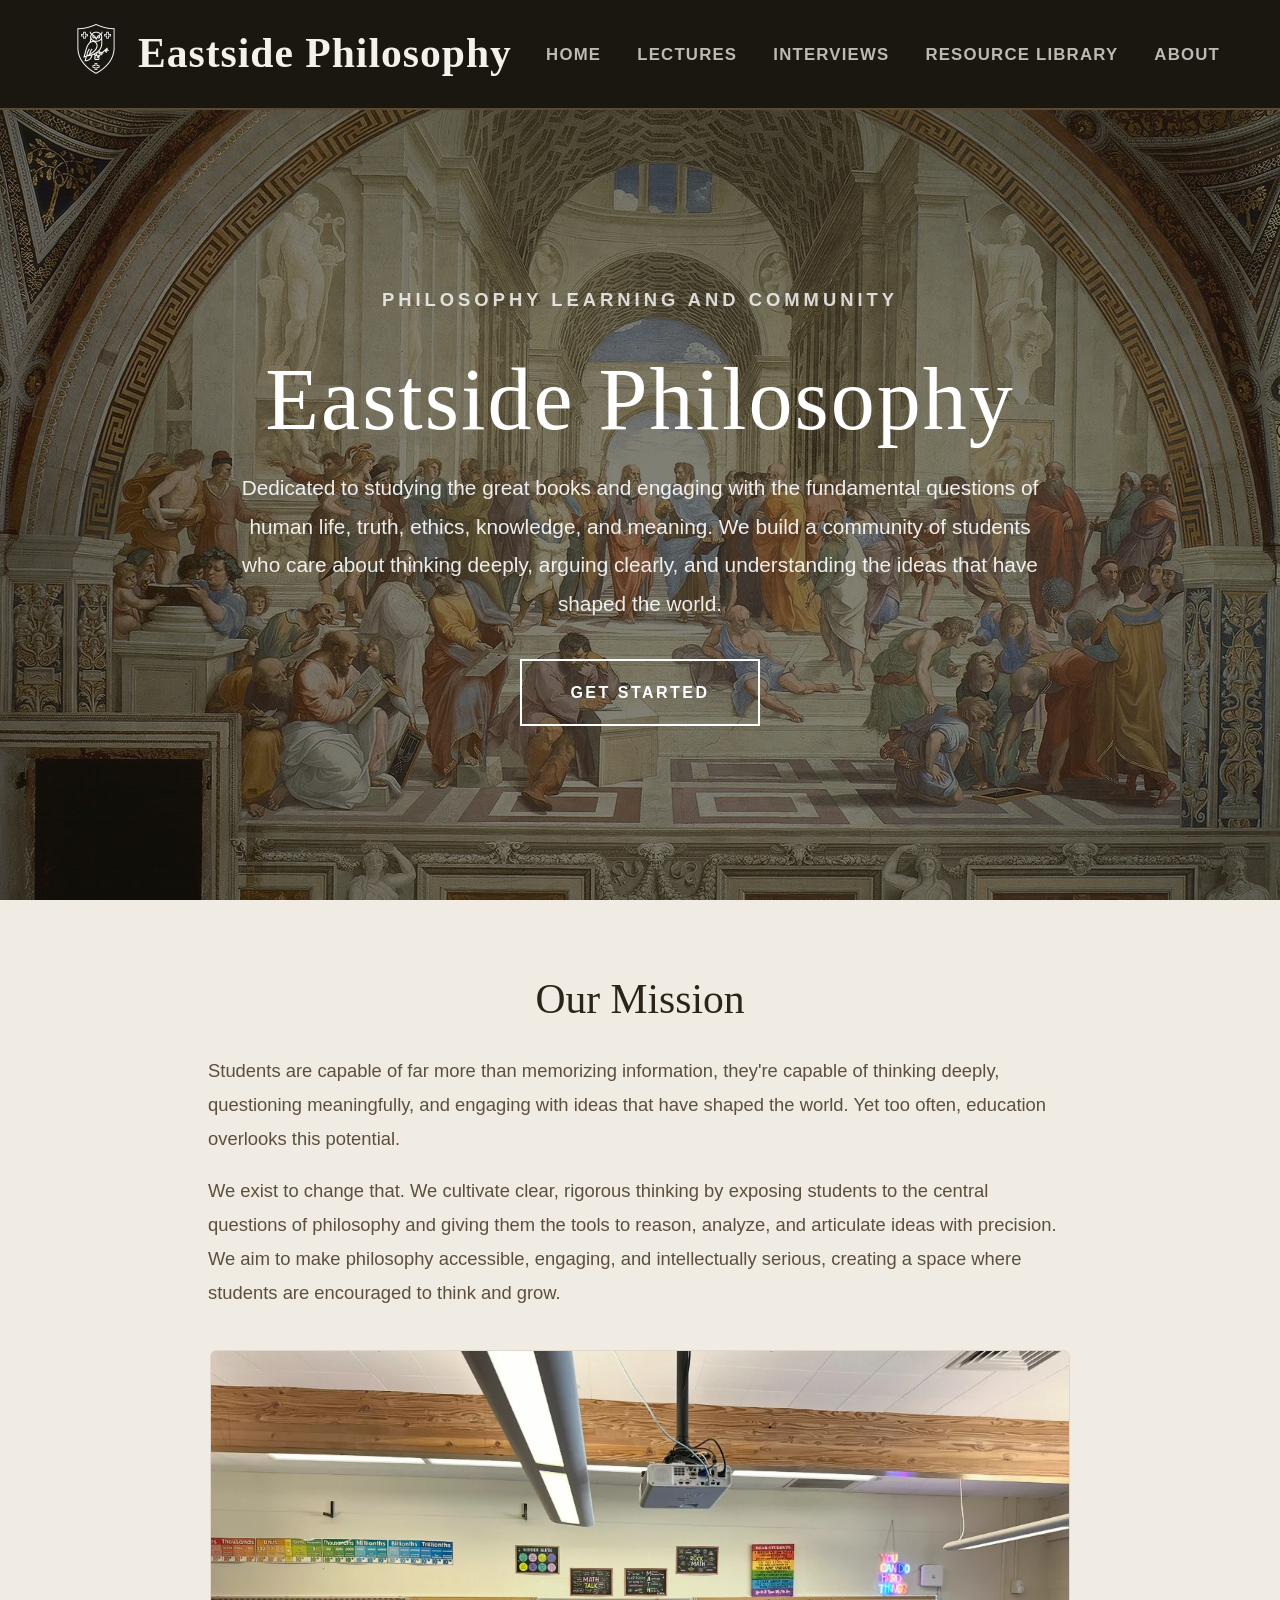
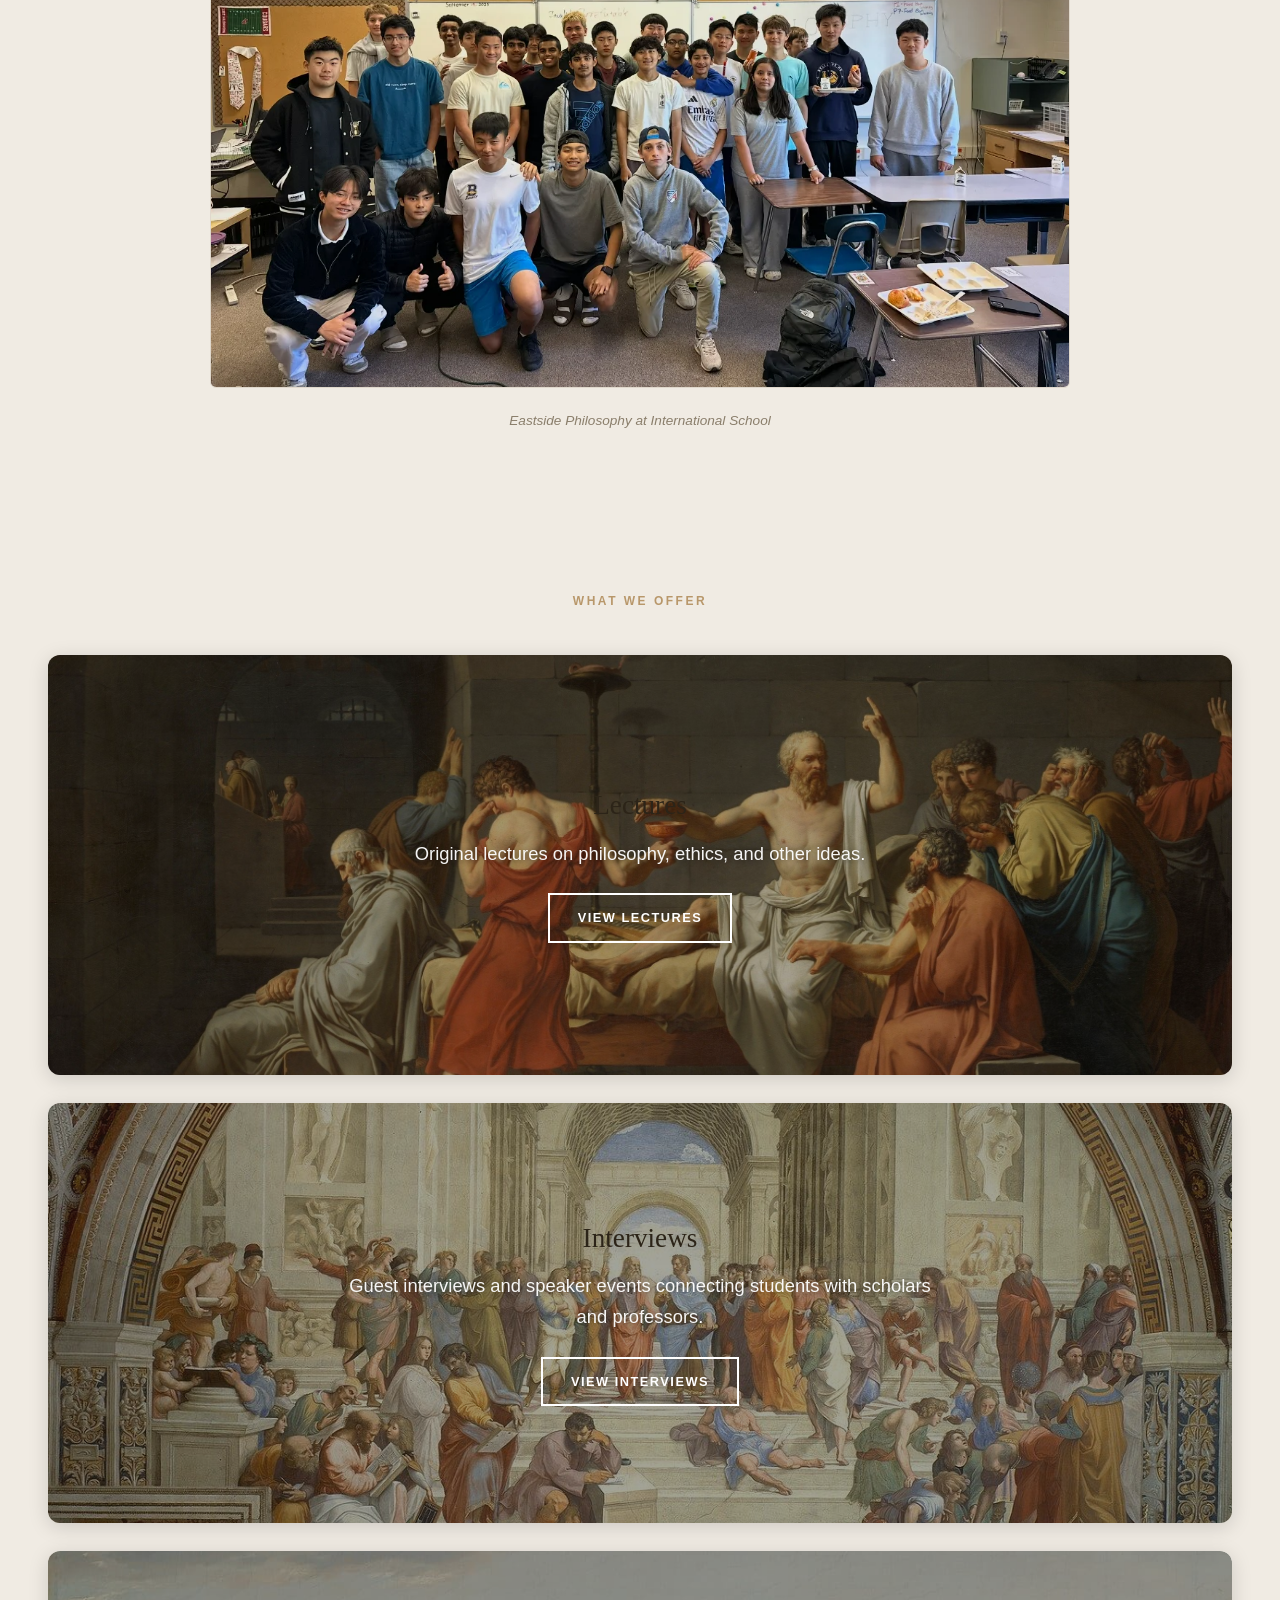
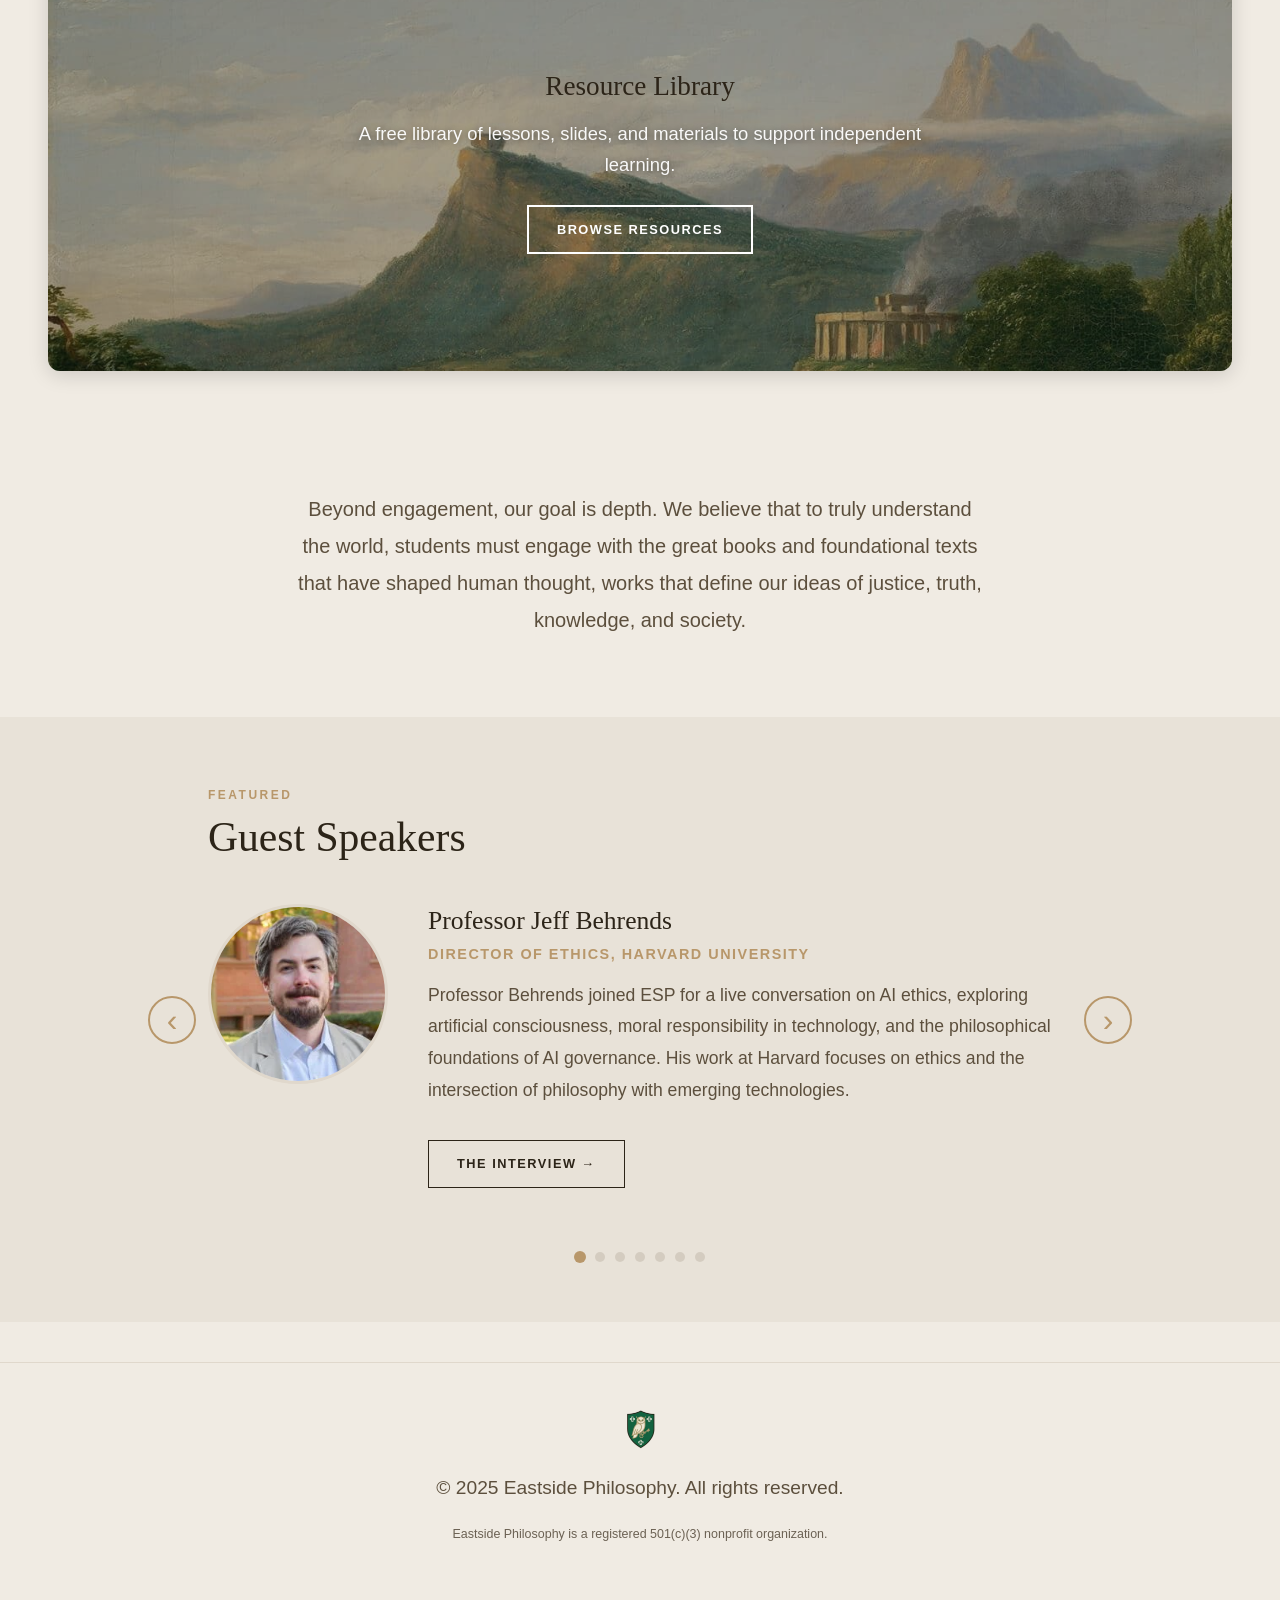
==== commit dceaed72: "Sharper images: restore hi-res originals at 2x display size, fix lazy-load white flash" ====
--- a/index.html
+++ b/index.html
@@ -23,7 +23,7 @@
   <link rel="stylesheet" href="https://fonts.googleapis.com/css2?family=Cinzel:wght@400;500;600;700&family=Cormorant+Garamond:ital,wght@0,300;0,400;0,500;0,600;0,700;1,400;1,500&family=Inter:wght@300;400;500;600&display=swap">
   <link rel="preload" as="image" href="images/school-of-athens.jpg">
   <title>Eastside Philosophy</title>
-  <link rel="stylesheet" href="styles.css?v=77">
+  <link rel="stylesheet" href="styles.css?v=78">
   <style>
     /* Home-specific overrides for PLATO-style layout */
     .home-hero {
@@ -200,11 +200,11 @@
       <span></span><span></span><span></span>
     </button>
     <ul class="nav-links">
-      <li><a href="index.html">Home</a></li>
-      <li><a href="lectures.html">Lectures</a></li>
-      <li><a href="interviews.html">Interviews</a></li>
-      <li><a href="resources.html">Resource Library</a></li>
-      <li class="nav-dropdown"><a href="about.html">About</a><ul class="dropdown-menu"><li><a href="about.html">About Us</a></li><li><a href="join.html">Get Involved</a></li></ul></li>
+      <li><a href="/">Home</a></li>
+      <li><a href="/lectures">Lectures</a></li>
+      <li><a href="/interviews">Interviews</a></li>
+      <li><a href="/resources">Resource Library</a></li>
+      <li class="nav-dropdown"><a href="/about">About</a><ul class="dropdown-menu"><li><a href="/about">About Us</a></li><li><a href="/join">Get Involved</a></li></ul></li>
     </ul>
   </nav>
 
@@ -216,7 +216,7 @@
       <div class="hero-subtitle">Philosophy Learning and Community</div>
       <h1>Eastside Philosophy</h1>
       <p>Dedicated to studying the great books and engaging with the fundamental questions of human life, truth, ethics, knowledge, and meaning. We build a community of students who care about thinking deeply, arguing clearly, and understanding the ideas that have shaped the world.</p>
-      <a href="join.html" class="hero-btn">Get Started</a>
+      <a href="/join" class="hero-btn">Get Started</a>
     </div>
   </div>
 
@@ -238,14 +238,14 @@
     <div style="text-align: center; margin-bottom: 12px;">
       <span class="section-label" style="text-align: center;">What We Offer</span>
     </div>
-    <a href="lectures.html" class="offering-banner banner-lectures" style="background-image: url('images/death-of-socrates-hq.jpg');">
+    <a href="/lectures" class="offering-banner banner-lectures" style="background-image: url('images/death-of-socrates-hq.jpg');">
       <div class="banner-content">
         <h3>Lectures</h3>
         <p>Original lectures on philosophy, ethics, and other ideas.</p>
         <span class="banner-btn">View Lectures</span>
       </div>
     </a>
-    <a href="interviews.html" class="offering-banner banner-interviews" style="background-image: url('images/school-of-athens.jpg');">
+    <a href="/interviews" class="offering-banner banner-interviews" style="background-image: url('images/school-of-athens.jpg');">
       <div class="banner-content">
         <h3>Interviews</h3>
         <p>Guest interviews and speaker events connecting students with scholars and professors.</p>
@@ -253,7 +253,7 @@
       </div>
     </a>
 
-    <a href="resources.html" class="offering-banner banner-resources" style="background-image: url('images/thomas-cole-crop.jpg');">
+    <a href="/resources" class="offering-banner banner-resources" style="background-image: url('images/thomas-cole-crop.jpg');">
       <div class="banner-content">
         <h3>Resource Library</h3>
         <p>A free library of lessons, slides, and materials to support independent learning.</p>
@@ -285,7 +285,7 @@
             <h3 style="font-family: 'Cormorant Garamond', Georgia, serif; font-size: 1.6rem; font-weight: 500; color: #2C2418; margin-bottom: 4px;">Professor Jeff Behrends</h3>
             <p style="font-size: 0.9rem; color: #B8976A; font-weight: 600; letter-spacing: 1.5px; text-transform: uppercase; margin-bottom: 12px;">Director of Ethics, Harvard University</p>
             <p style="font-size: 1.1rem; line-height: 1.8; color: #5C4F3D;">Professor Behrends joined ESP for a live conversation on AI ethics, exploring artificial consciousness, moral responsibility in technology, and the philosophical foundations of AI governance. His work at Harvard focuses on ethics and the intersection of philosophy with emerging technologies.</p>
-            <a href="interviews.html" class="btn" style="margin-top: 16px;">The Interview →</a>
+            <a href="/interviews" class="btn" style="margin-top: 16px;">The Interview →</a>
           </div>
         </div>
       </div>
@@ -302,7 +302,7 @@
             <h3 style="font-family: 'Cormorant Garamond', Georgia, serif; font-size: 1.6rem; font-weight: 500; color: #2C2418; margin-bottom: 4px;">Erica Bigelow</h3>
             <p style="font-size: 0.9rem; color: #B8976A; font-weight: 600; letter-spacing: 1.5px; text-transform: uppercase; margin-bottom: 12px;">PhD Candidate, University of Washington</p>
             <p style="font-size: 1.1rem; line-height: 1.8; color: #5C4F3D;">Erica Bigelow joined ESP via a live Zoom conversation on social philosophy and the moral dimensions of emotion. Her dissertation, <em>Bad Feelings, Feeling Badly</em>, examines how emotions are morally evaluable and how emotional expectations can function as instruments of injustice.</p>
-            <a href="interviews.html" class="btn" style="margin-top: 16px;">The Interview →</a>
+            <a href="/interviews" class="btn" style="margin-top: 16px;">The Interview →</a>
           </div>
         </div>
       </div>
@@ -319,7 +319,7 @@
             <h3 style="font-family: 'Cormorant Garamond', Georgia, serif; font-size: 1.6rem; font-weight: 500; color: #2C2418; margin-bottom: 4px;">Dr. Graham Oppy</h3>
             <p style="font-size: 0.9rem; color: #B8976A; font-weight: 600; letter-spacing: 1.5px; text-transform: uppercase; margin-bottom: 12px;">Professor of Philosophy, Monash University</p>
             <p style="font-size: 1.1rem; line-height: 1.8; color: #5C4F3D;">Dr. Oppy, one of the world's leading philosophers of religion, sat down with ESP for a conversation on the logical problem of evil - one of the oldest and most powerful arguments against the existence of God.</p>
-            <a href="interviews.html" class="btn" style="margin-top: 16px;">The Interview &rarr;</a>
+            <a href="/interviews" class="btn" style="margin-top: 16px;">The Interview &rarr;</a>
           </div>
         </div>
       </div>
@@ -336,7 +336,7 @@
             <h3 style="font-family: 'Cormorant Garamond', Georgia, serif; font-size: 1.6rem; font-weight: 500; color: #2C2418; margin-bottom: 4px;">Professor Joshua Knobe</h3>
             <p style="font-size: 0.9rem; color: #B8976A; font-weight: 600; letter-spacing: 1.5px; text-transform: uppercase; margin-bottom: 12px;">Professor of Philosophy and Cognitive Science, Yale University</p>
             <p style="font-size: 1.1rem; line-height: 1.8; color: #5C4F3D;">Professor Knobe, founder of the field of experimental philosophy, joined ESP for a conversation on free will, moral responsibility, and how ordinary people think about intentional action.</p>
-            <a href="interviews.html" class="btn" style="margin-top: 16px;">The Interview &rarr;</a>
+            <a href="/interviews" class="btn" style="margin-top: 16px;">The Interview &rarr;</a>
           </div>
         </div>
       </div>
@@ -353,7 +353,7 @@
             <h3 style="font-family: 'Cormorant Garamond', Georgia, serif; font-size: 1.6rem; font-weight: 500; color: #2C2418; margin-bottom: 4px;">Professor David Christensen</h3>
             <p style="font-size: 0.9rem; color: #B8976A; font-weight: 600; letter-spacing: 1.5px; text-transform: uppercase; margin-bottom: 12px;">Professor of Philosophy, Brown University</p>
             <p style="font-size: 1.1rem; line-height: 1.8; color: #5C4F3D;">Professor Christensen joined ESP for a conversation on epistemic disagreement - how we should respond when equally informed, rational people come to different conclusions about the same evidence.</p>
-            <a href="interviews.html" class="btn" style="margin-top: 16px;">The Interview &rarr;</a>
+            <a href="/interviews" class="btn" style="margin-top: 16px;">The Interview &rarr;</a>
           </div>
         </div>
       </div>
@@ -370,7 +370,7 @@
             <h3 style="font-family: 'Cormorant Garamond', Georgia, serif; font-size: 1.6rem; font-weight: 500; color: #2C2418; margin-bottom: 4px;">Professor Duncan Pritchard</h3>
             <p style="font-size: 0.9rem; color: #B8976A; font-weight: 600; letter-spacing: 1.5px; text-transform: uppercase; margin-bottom: 12px;">Distinguished Professor of Philosophy, UC Irvine</p>
             <p style="font-size: 1.1rem; line-height: 1.8; color: #5C4F3D;">Professor Pritchard, one of the world's leading epistemologists, joined ESP for a conversation on radical skepticism - how we can claim to know anything at all in the face of skeptical challenges.</p>
-            <a href="interviews.html" class="btn" style="margin-top: 16px;">The Interview &rarr;</a>
+            <a href="/interviews" class="btn" style="margin-top: 16px;">The Interview &rarr;</a>
           </div>
         </div>
       </div>
@@ -387,7 +387,7 @@
             <h3 style="font-family: 'Cormorant Garamond', Georgia, serif; font-size: 1.6rem; font-weight: 500; color: #2C2418; margin-bottom: 4px;">Dr. Samuel Blitz</h3>
             <p style="font-size: 0.9rem; color: #B8976A; font-weight: 600; letter-spacing: 1.5px; text-transform: uppercase; margin-bottom: 12px;">Mathematical Physicist, UC Davis PhD</p>
             <p style="font-size: 1.1rem; line-height: 1.8; color: #5C4F3D;">Dr. Blitz joined ESP for a conversation on fine-tuning arguments, the relationship between science and religion, and whether the constants of the universe point to design or chance.</p>
-            <a href="interviews.html" class="btn" style="margin-top: 16px;">The Interview &rarr;</a>
+            <a href="/interviews" class="btn" style="margin-top: 16px;">The Interview &rarr;</a>
           </div>
         </div>
       </div>
--- a/styles.css
+++ b/styles.css
@@ -815,3 +815,8 @@
     gap: 24px;
   }
 }
+
+/* Placeholder tint while lazy images load (prevents white flash) */
+img[loading="lazy"][src$=".jpg"] {
+  background-color: var(--cream);
+}
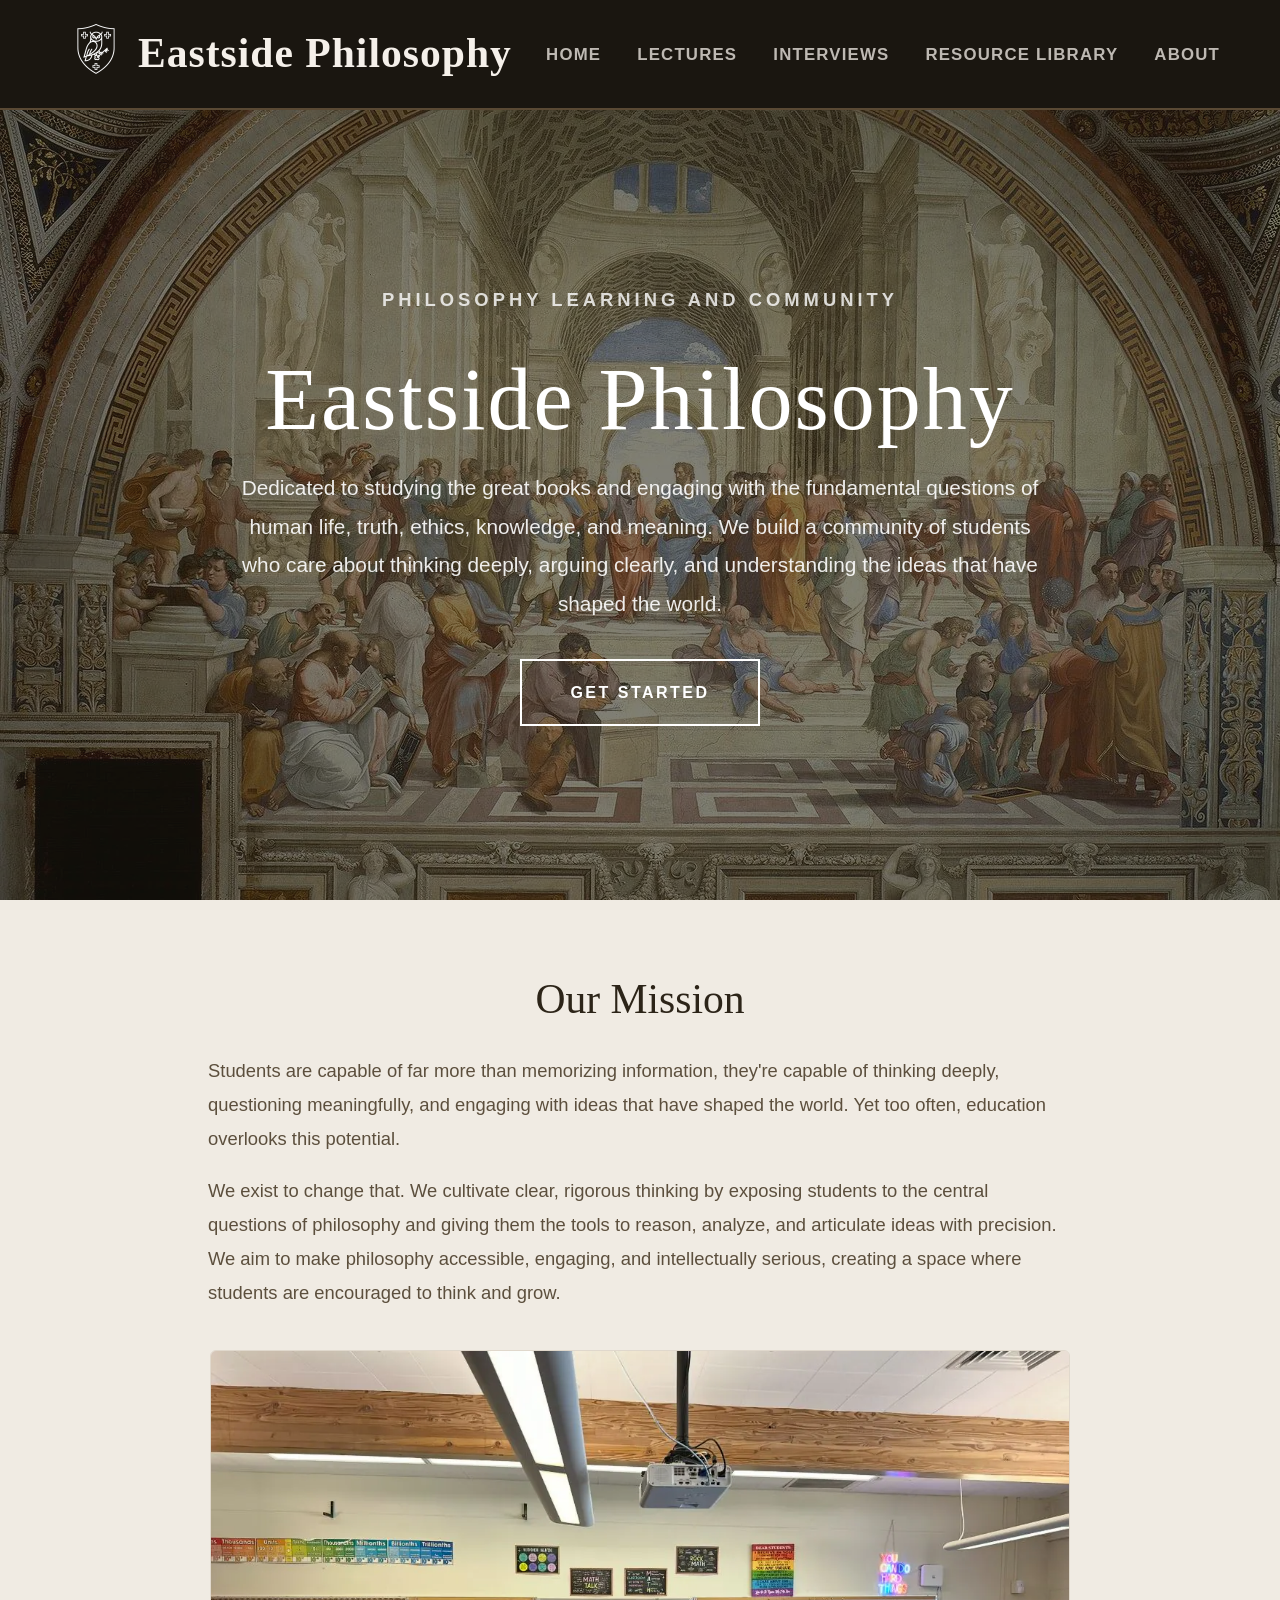
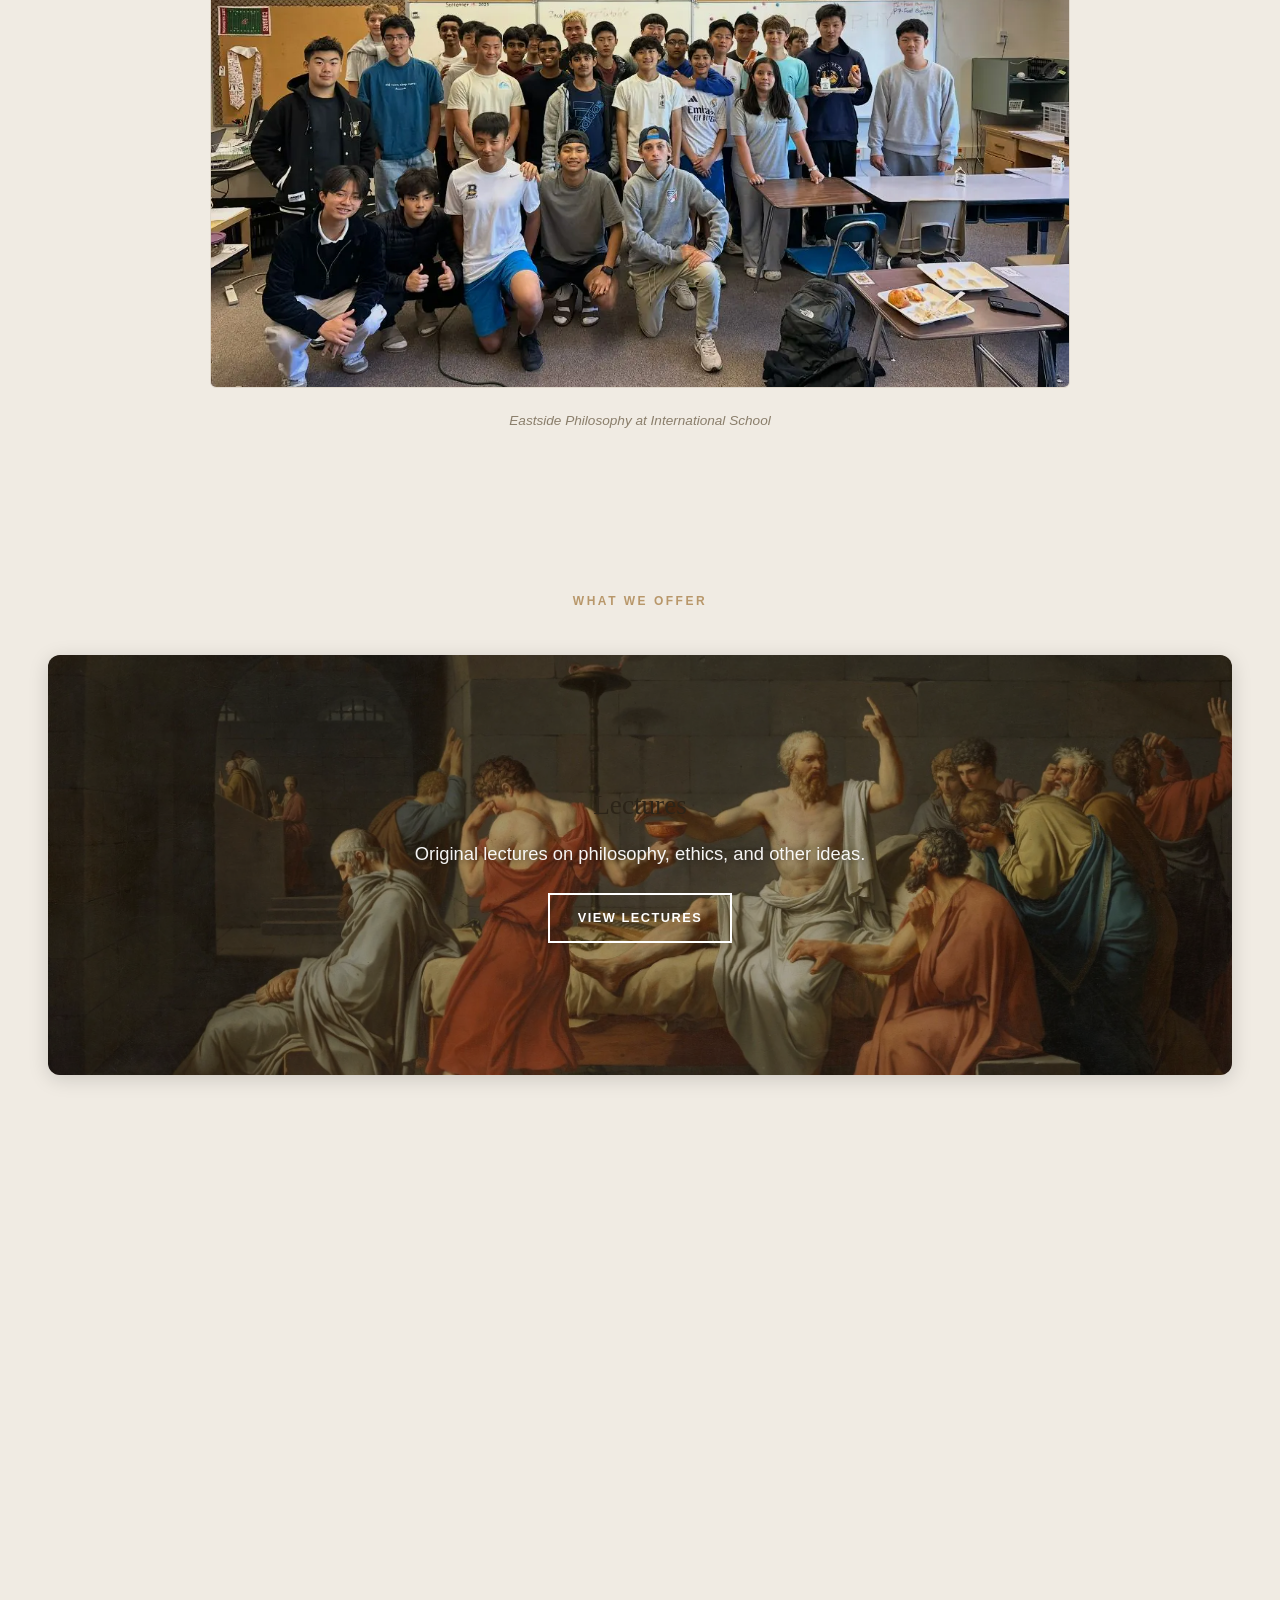
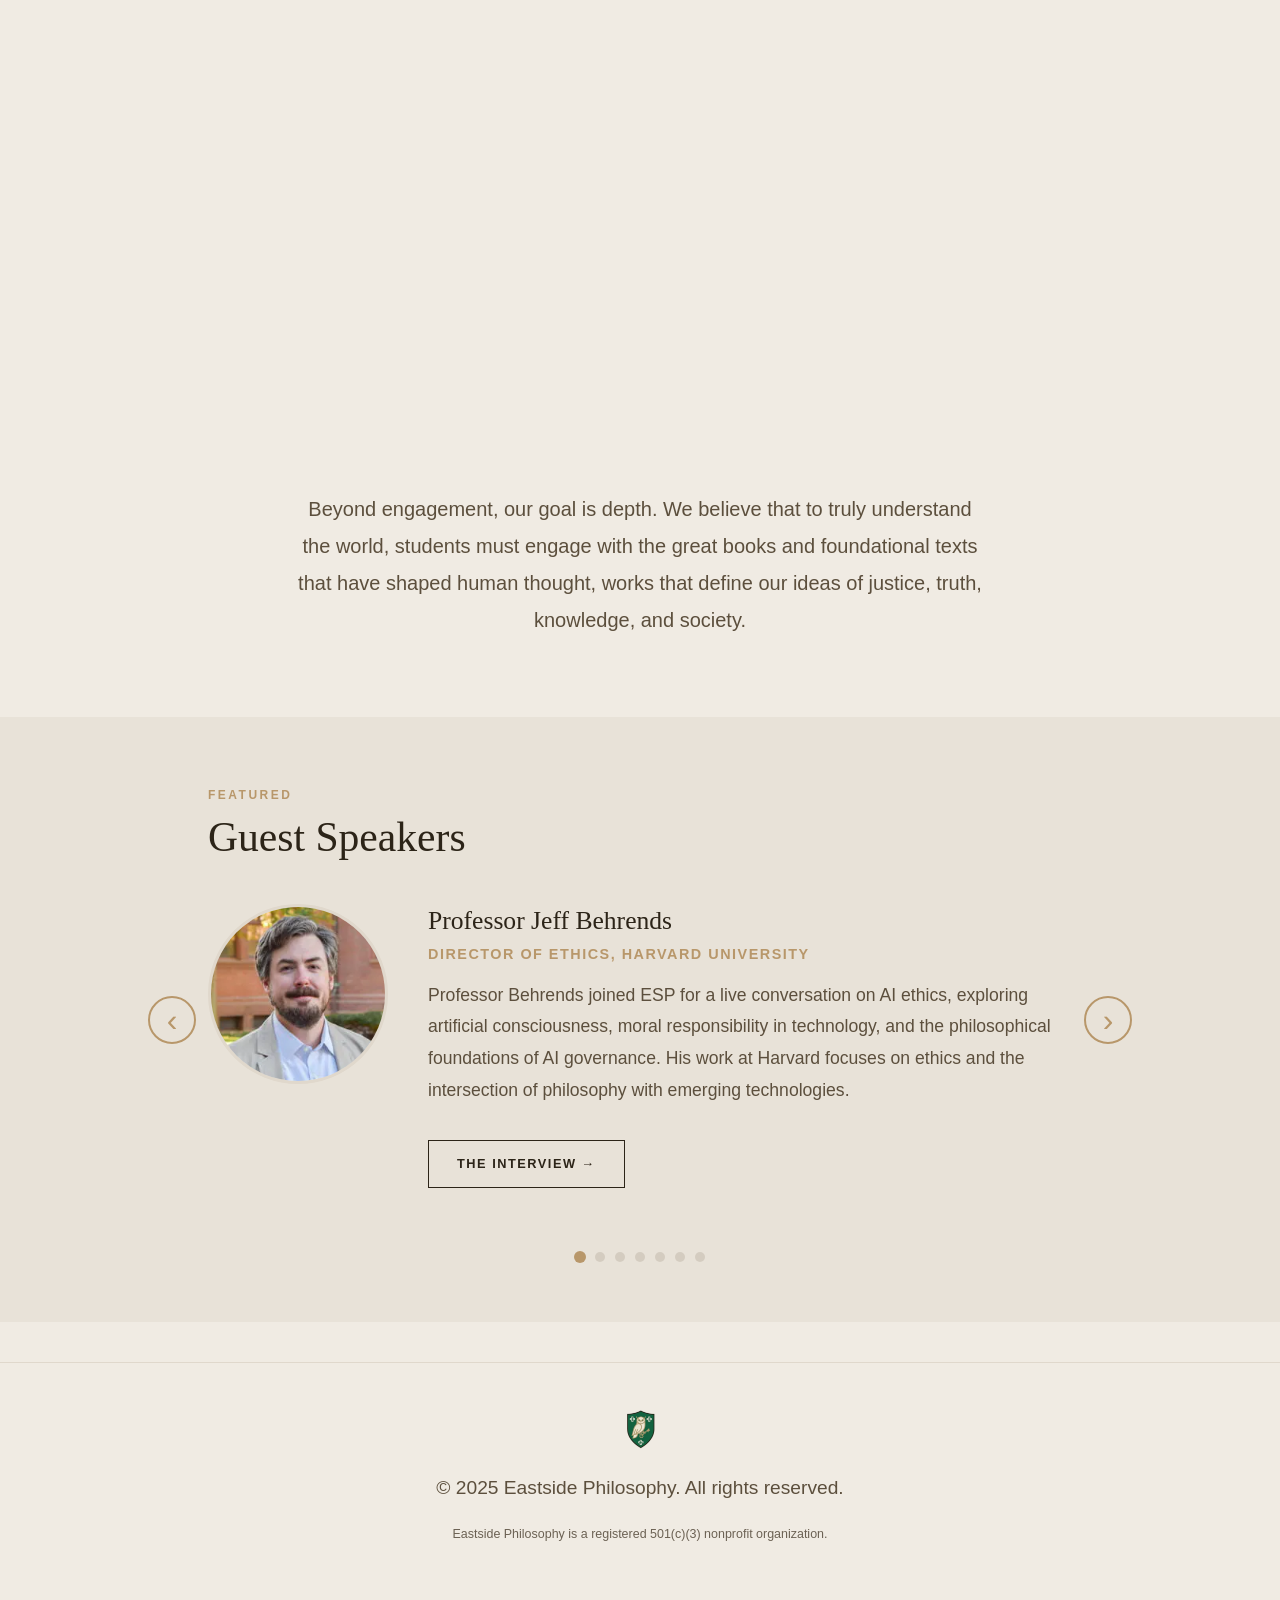
==== commit 64297c71: "Speed up image loading: recompress WebP (same pixels), preload hero WebP, WebP banners via image-set" ====
--- a/index.html
+++ b/index.html
@@ -21,7 +21,7 @@
   <link rel="preconnect" href="https://fonts.googleapis.com">
   <link rel="preconnect" href="https://fonts.gstatic.com" crossorigin>
   <link rel="stylesheet" href="https://fonts.googleapis.com/css2?family=Cinzel:wght@400;500;600;700&family=Cormorant+Garamond:ital,wght@0,300;0,400;0,500;0,600;0,700;1,400;1,500&family=Inter:wght@300;400;500;600&display=swap">
-  <link rel="preload" as="image" href="images/school-of-athens.jpg">
+  <link rel="preload" as="image" href="images/school-of-athens.jpg.webp" type="image/webp" fetchpriority="high">
   <title>Eastside Philosophy</title>
   <link rel="stylesheet" href="styles.css?v=78">
   <style>
@@ -195,7 +195,7 @@
 
   <!-- Navigation -->
   <nav class="site-nav">
-    <span class="nav-logo" style="cursor:default;color:#F5F0EA;pointer-events:none;text-decoration:none;"><picture><source srcset="images/crest.png.webp" type="image/webp"><img src="images/crest.png" alt="ESP" class="nav-logo-img" width="144" height="144"></picture>Eastside Philosophy</span>
+    <span class="nav-logo" style="cursor:default;color:#F5F0EA;pointer-events:none;text-decoration:none;"><picture><source srcset="images/crest.png.webp" type="image/webp"><img src="images/crest.png" alt="ESP" class="nav-logo-img" width="144" height="144" decoding="async"></picture>Eastside Philosophy</span>
     <button class="nav-toggle" onclick="document.querySelector('.nav-links').classList.toggle('open')" aria-label="Menu">
       <span></span><span></span><span></span>
     </button>
@@ -211,7 +211,7 @@
   <main>
   <!-- Hero Banner -->
   <div class="home-hero">
-    <picture><source srcset="images/school-of-athens.jpg.webp" type="image/webp" fetchpriority="high"><img src="images/school-of-athens.jpg" alt="The School of Athens by Raphael" fetchpriority="high" width="1280" height="993"></picture>
+    <picture><source srcset="images/school-of-athens.jpg.webp" type="image/webp" fetchpriority="high"><img src="images/school-of-athens.jpg" alt="The School of Athens by Raphael" fetchpriority="high" decoding="async" width="1280" height="993"></picture>
     <div class="home-hero-content">
       <div class="hero-subtitle">Philosophy Learning and Community</div>
       <h1>Eastside Philosophy</h1>
@@ -227,7 +227,7 @@
       <p>Students are capable of far more than memorizing information, they're capable of thinking deeply, questioning meaningfully, and engaging with ideas that have shaped the world. Yet too often, education overlooks this potential.</p>
       <p>We exist to change that. We cultivate clear, rigorous thinking by exposing students to the central questions of philosophy and giving them the tools to reason, analyze, and articulate ideas with precision. We aim to make philosophy accessible, engaging, and intellectually serious, creating a space where students are encouraged to think and grow.</p>
       <div class="mission-image">
-        <picture><source srcset="images/group-photo.jpg.webp" type="image/webp" loading="lazy"><img src="images/group-photo.jpg" alt="Eastside Philosophy group photo" loading="lazy" width="800" height="592"></picture>
+        <picture><source srcset="images/group-photo.jpg.webp" type="image/webp"><img src="images/group-photo.jpg" alt="Eastside Philosophy group photo" width="800" height="592" decoding="async"></picture>
         <p class="caption">Eastside Philosophy at International School</p>
       </div>
     </div>
@@ -238,14 +238,14 @@
     <div style="text-align: center; margin-bottom: 12px;">
       <span class="section-label" style="text-align: center;">What We Offer</span>
     </div>
-    <a href="/lectures" class="offering-banner banner-lectures" style="background-image: url('images/death-of-socrates-hq.jpg');">
+    <a href="/lectures" class="offering-banner banner-lectures" style="background-image: url('images/death-of-socrates-hq.jpg.webp'); background-image: image-set(url('images/death-of-socrates-hq.jpg.webp') type('image/webp'), url('images/death-of-socrates-hq.jpg') type('image/jpeg'));">
       <div class="banner-content">
         <h3>Lectures</h3>
         <p>Original lectures on philosophy, ethics, and other ideas.</p>
         <span class="banner-btn">View Lectures</span>
       </div>
     </a>
-    <a href="/interviews" class="offering-banner banner-interviews" style="background-image: url('images/school-of-athens.jpg');">
+    <a href="/interviews" class="offering-banner banner-interviews" style="background-image: url('images/school-of-athens.jpg.webp'); background-image: image-set(url('images/school-of-athens.jpg.webp') type('image/webp'), url('images/school-of-athens.jpg') type('image/jpeg'));">
       <div class="banner-content">
         <h3>Interviews</h3>
         <p>Guest interviews and speaker events connecting students with scholars and professors.</p>
@@ -253,7 +253,7 @@
       </div>
     </a>
 
-    <a href="/resources" class="offering-banner banner-resources" style="background-image: url('images/thomas-cole-crop.jpg');">
+    <a href="/resources" class="offering-banner banner-resources" style="background-image: url('images/thomas-cole-crop.jpg.webp'); background-image: image-set(url('images/thomas-cole-crop.jpg.webp') type('image/webp'), url('images/thomas-cole-crop.jpg') type('image/jpeg'));">
       <div class="banner-content">
         <h3>Resource Library</h3>
         <p>A free library of lessons, slides, and materials to support independent learning.</p>
@@ -279,7 +279,7 @@
         <h2 style="font-family: 'Cormorant Garamond', Georgia, serif; font-size: 2.6rem; font-weight: 400; color: #2C2418; margin-bottom: 40px;">Guest Speakers</h2>
         <div class="slide-inner-flex" style="display: flex; gap: 40px; align-items: flex-start;">
           <div style="flex-shrink: 0;">
-            <picture><source srcset="images/behrends-headshot.jpg.webp" type="image/webp" loading="lazy"><img src="images/behrends-headshot.jpg" alt="Professor Jeff Behrends" loading="lazy" style="width: 180px; height: 180px; border-radius: 50%; object-fit: cover; border: 3px solid #E0D8CC;" width="220" height="220"></picture>
+            <picture><source srcset="images/behrends-headshot.jpg.webp" type="image/webp"><img src="images/behrends-headshot.jpg" alt="Professor Jeff Behrends" style="width: 180px; height: 180px; border-radius: 50%; object-fit: cover; border: 3px solid #E0D8CC;" width="220" height="220" decoding="async"></picture>
           </div>
           <div>
             <h3 style="font-family: 'Cormorant Garamond', Georgia, serif; font-size: 1.6rem; font-weight: 500; color: #2C2418; margin-bottom: 4px;">Professor Jeff Behrends</h3>
@@ -296,7 +296,7 @@
         <h2 style="font-family: 'Cormorant Garamond', Georgia, serif; font-size: 2.6rem; font-weight: 400; color: #2C2418; margin-bottom: 40px;">Guest Speakers</h2>
         <div class="slide-inner-flex" style="display: flex; gap: 40px; align-items: flex-start;">
           <div style="flex-shrink: 0;">
-            <picture><source srcset="images/erica-bigelow-headshot.jpg.webp" type="image/webp" loading="lazy"><img src="images/erica-bigelow-headshot.jpg" alt="Erica Bigelow" loading="lazy" style="width: 180px; height: 180px; border-radius: 50%; object-fit: cover; object-position: center 25%; border: 3px solid #E0D8CC;" width="400" height="400"></picture>
+            <picture><source srcset="images/erica-bigelow-headshot.jpg.webp" type="image/webp"><img src="images/erica-bigelow-headshot.jpg" alt="Erica Bigelow" style="width: 180px; height: 180px; border-radius: 50%; object-fit: cover; object-position: center 25%; border: 3px solid #E0D8CC;" width="400" height="400" decoding="async"></picture>
           </div>
           <div>
             <h3 style="font-family: 'Cormorant Garamond', Georgia, serif; font-size: 1.6rem; font-weight: 500; color: #2C2418; margin-bottom: 4px;">Erica Bigelow</h3>
@@ -313,7 +313,7 @@
         <h2 style="font-family: 'Cormorant Garamond', Georgia, serif; font-size: 2.6rem; font-weight: 400; color: #2C2418; margin-bottom: 40px;">Guest Speakers</h2>
         <div class="slide-inner-flex" style="display: flex; gap: 40px; align-items: flex-start;">
           <div style="flex-shrink: 0;">
-            <picture><source srcset="images/oppy-headshot.jpg.webp" type="image/webp" loading="lazy"><img src="images/oppy-headshot.jpg" alt="Dr. Graham Oppy" loading="lazy" style="width: 180px; height: 180px; border-radius: 50%; object-fit: cover; border: 3px solid #E0D8CC;" width="400" height="400"></picture>
+            <picture><source srcset="images/oppy-headshot.jpg.webp" type="image/webp"><img src="images/oppy-headshot.jpg" alt="Dr. Graham Oppy" style="width: 180px; height: 180px; border-radius: 50%; object-fit: cover; border: 3px solid #E0D8CC;" width="400" height="400" decoding="async"></picture>
           </div>
           <div>
             <h3 style="font-family: 'Cormorant Garamond', Georgia, serif; font-size: 1.6rem; font-weight: 500; color: #2C2418; margin-bottom: 4px;">Dr. Graham Oppy</h3>
@@ -330,7 +330,7 @@
         <h2 style="font-family: 'Cormorant Garamond', Georgia, serif; font-size: 2.6rem; font-weight: 400; color: #2C2418; margin-bottom: 40px;">Guest Speakers</h2>
         <div class="slide-inner-flex" style="display: flex; gap: 40px; align-items: flex-start;">
           <div style="flex-shrink: 0;">
-            <picture><source srcset="images/knobe-headshot.jpg.webp" type="image/webp" loading="lazy"><img src="images/knobe-headshot.jpg" alt="Professor Joshua Knobe" loading="lazy" style="width: 180px; height: 180px; border-radius: 50%; object-fit: cover; border: 3px solid #E0D8CC;" width="400" height="400"></picture>
+            <picture><source srcset="images/knobe-headshot.jpg.webp" type="image/webp"><img src="images/knobe-headshot.jpg" alt="Professor Joshua Knobe" style="width: 180px; height: 180px; border-radius: 50%; object-fit: cover; border: 3px solid #E0D8CC;" width="400" height="400" decoding="async"></picture>
           </div>
           <div>
             <h3 style="font-family: 'Cormorant Garamond', Georgia, serif; font-size: 1.6rem; font-weight: 500; color: #2C2418; margin-bottom: 4px;">Professor Joshua Knobe</h3>
@@ -347,7 +347,7 @@
         <h2 style="font-family: 'Cormorant Garamond', Georgia, serif; font-size: 2.6rem; font-weight: 400; color: #2C2418; margin-bottom: 40px;">Guest Speakers</h2>
         <div class="slide-inner-flex" style="display: flex; gap: 40px; align-items: flex-start;">
           <div style="flex-shrink: 0;">
-            <picture><source srcset="images/christensen-headshot.jpg.webp" type="image/webp" loading="lazy"><img src="images/christensen-headshot.jpg" alt="Professor David Christensen" loading="lazy" style="width: 180px; height: 180px; border-radius: 50%; object-fit: cover; border: 3px solid #E0D8CC;" width="400" height="400"></picture>
+            <picture><source srcset="images/christensen-headshot.jpg.webp" type="image/webp"><img src="images/christensen-headshot.jpg" alt="Professor David Christensen" style="width: 180px; height: 180px; border-radius: 50%; object-fit: cover; border: 3px solid #E0D8CC;" width="400" height="400" decoding="async"></picture>
           </div>
           <div>
             <h3 style="font-family: 'Cormorant Garamond', Georgia, serif; font-size: 1.6rem; font-weight: 500; color: #2C2418; margin-bottom: 4px;">Professor David Christensen</h3>
@@ -364,7 +364,7 @@
         <h2 style="font-family: 'Cormorant Garamond', Georgia, serif; font-size: 2.6rem; font-weight: 400; color: #2C2418; margin-bottom: 40px;">Guest Speakers</h2>
         <div class="slide-inner-flex" style="display: flex; gap: 40px; align-items: flex-start;">
           <div style="flex-shrink: 0;">
-            <picture><source srcset="images/pritchard-headshot.jpg.webp" type="image/webp" loading="lazy"><img src="images/pritchard-headshot.jpg" alt="Professor Duncan Pritchard" loading="lazy" style="width: 180px; height: 180px; border-radius: 50%; object-fit: cover; border: 3px solid #E0D8CC;" width="400" height="400"></picture>
+            <picture><source srcset="images/pritchard-headshot.jpg.webp" type="image/webp"><img src="images/pritchard-headshot.jpg" alt="Professor Duncan Pritchard" style="width: 180px; height: 180px; border-radius: 50%; object-fit: cover; border: 3px solid #E0D8CC;" width="400" height="400" decoding="async"></picture>
           </div>
           <div>
             <h3 style="font-family: 'Cormorant Garamond', Georgia, serif; font-size: 1.6rem; font-weight: 500; color: #2C2418; margin-bottom: 4px;">Professor Duncan Pritchard</h3>
@@ -381,7 +381,7 @@
         <h2 style="font-family: 'Cormorant Garamond', Georgia, serif; font-size: 2.6rem; font-weight: 400; color: #2C2418; margin-bottom: 40px;">Guest Speakers</h2>
         <div class="slide-inner-flex" style="display: flex; gap: 40px; align-items: flex-start;">
           <div style="flex-shrink: 0;">
-            <picture><source srcset="images/blitz-headshot.jpg.webp" type="image/webp" loading="lazy"><img src="images/blitz-headshot.jpg" alt="Dr. Samuel Blitz" loading="lazy" style="width: 180px; height: 180px; border-radius: 50%; object-fit: cover; border: 3px solid #E0D8CC;" width="400" height="400"></picture>
+            <picture><source srcset="images/blitz-headshot.jpg.webp" type="image/webp"><img src="images/blitz-headshot.jpg" alt="Dr. Samuel Blitz" style="width: 180px; height: 180px; border-radius: 50%; object-fit: cover; border: 3px solid #E0D8CC;" width="400" height="400" decoding="async"></picture>
           </div>
           <div>
             <h3 style="font-family: 'Cormorant Garamond', Georgia, serif; font-size: 1.6rem; font-weight: 500; color: #2C2418; margin-bottom: 4px;">Dr. Samuel Blitz</h3>
@@ -593,7 +593,7 @@
   </main>
   <!-- Footer -->
   <footer class="site-footer">
-    <picture><source srcset="images/esp-crest-color-transparent.png.webp" type="image/webp" loading="lazy"><img src="images/esp-crest-color-transparent.png" alt="ESP" loading="lazy" style="width:40px;height:auto;margin-bottom:10px;" width="80" height="99"></picture>
+    <picture><source srcset="images/esp-crest-color-transparent.png.webp" type="image/webp"><img src="images/esp-crest-color-transparent.png" alt="ESP" style="width:40px;height:auto;margin-bottom:10px;" width="80" height="99" decoding="async"></picture>
     <p>&copy; 2025 Eastside Philosophy. All rights reserved.</p>
     <p style="font-size:0.78rem;margin-top:6px;color:var(--warm-gray);">Eastside Philosophy is a registered 501(c)(3) nonprofit organization.</p>
   </footer>
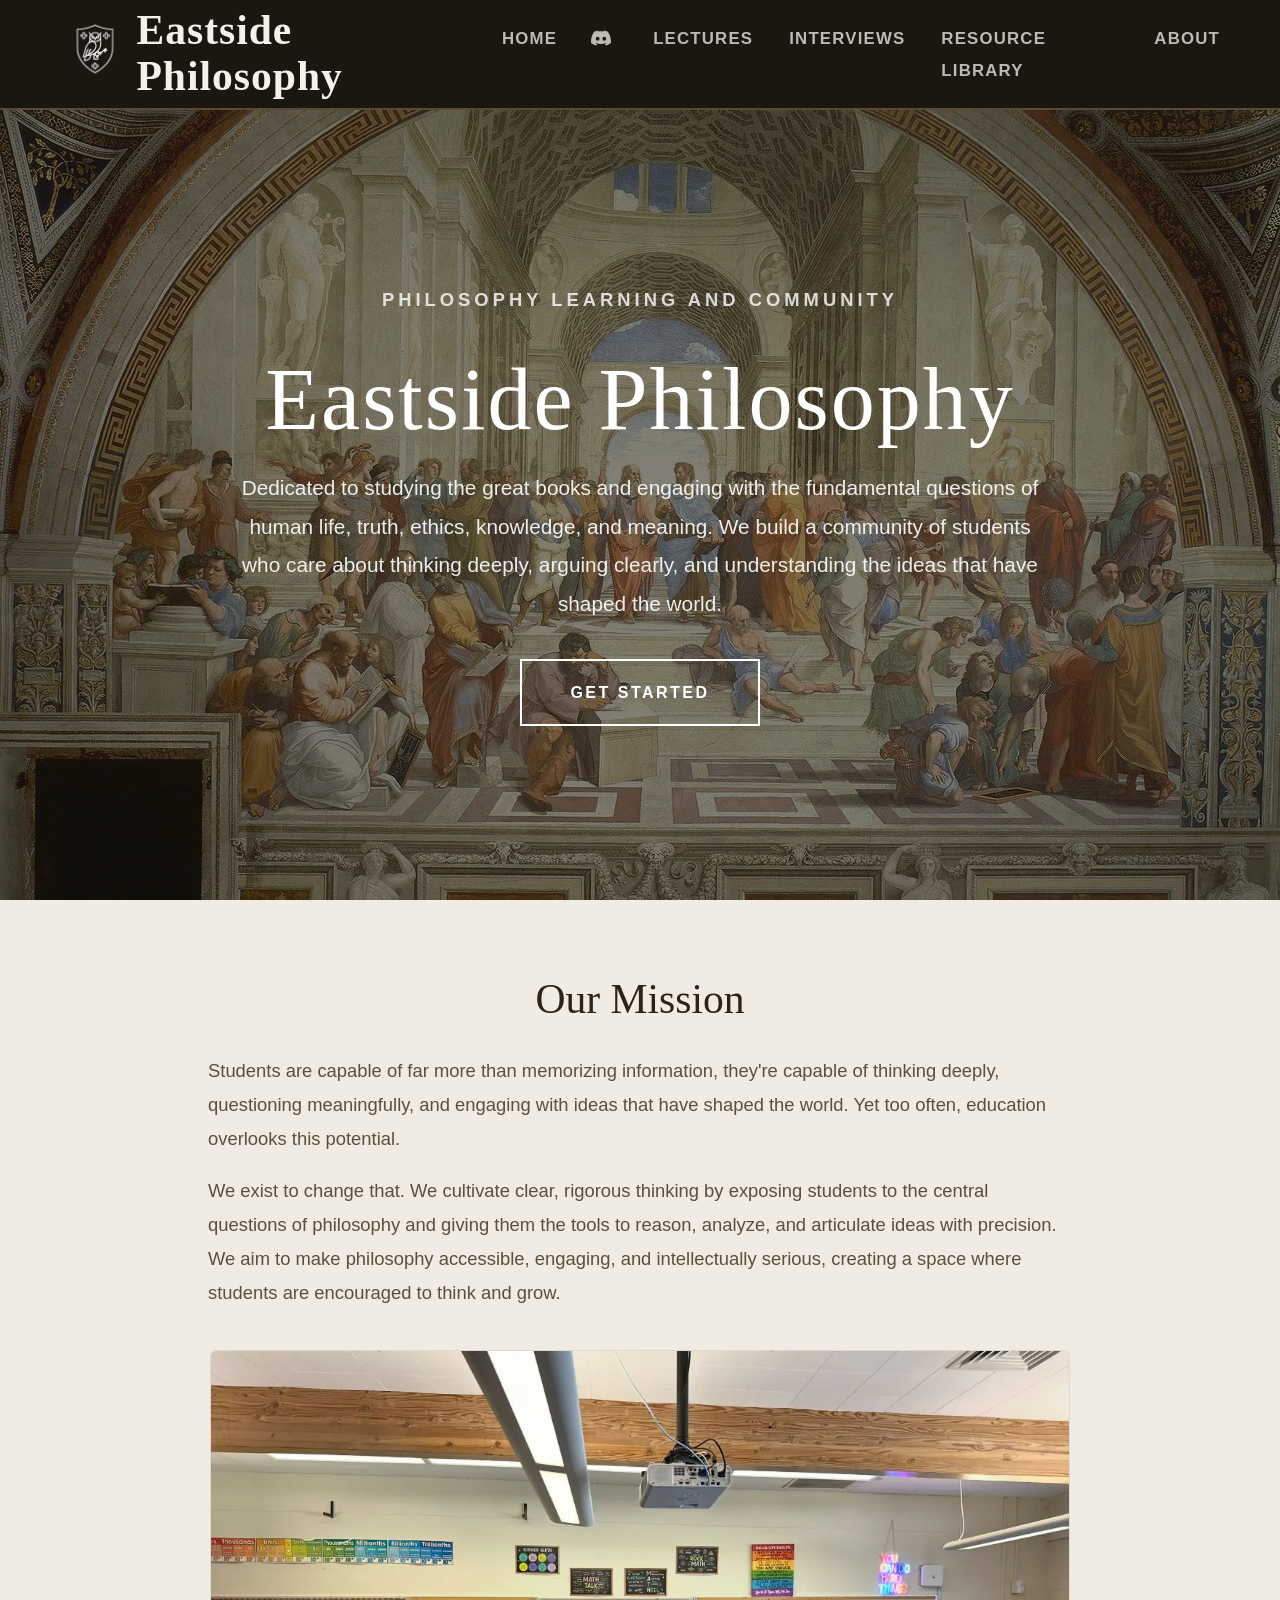
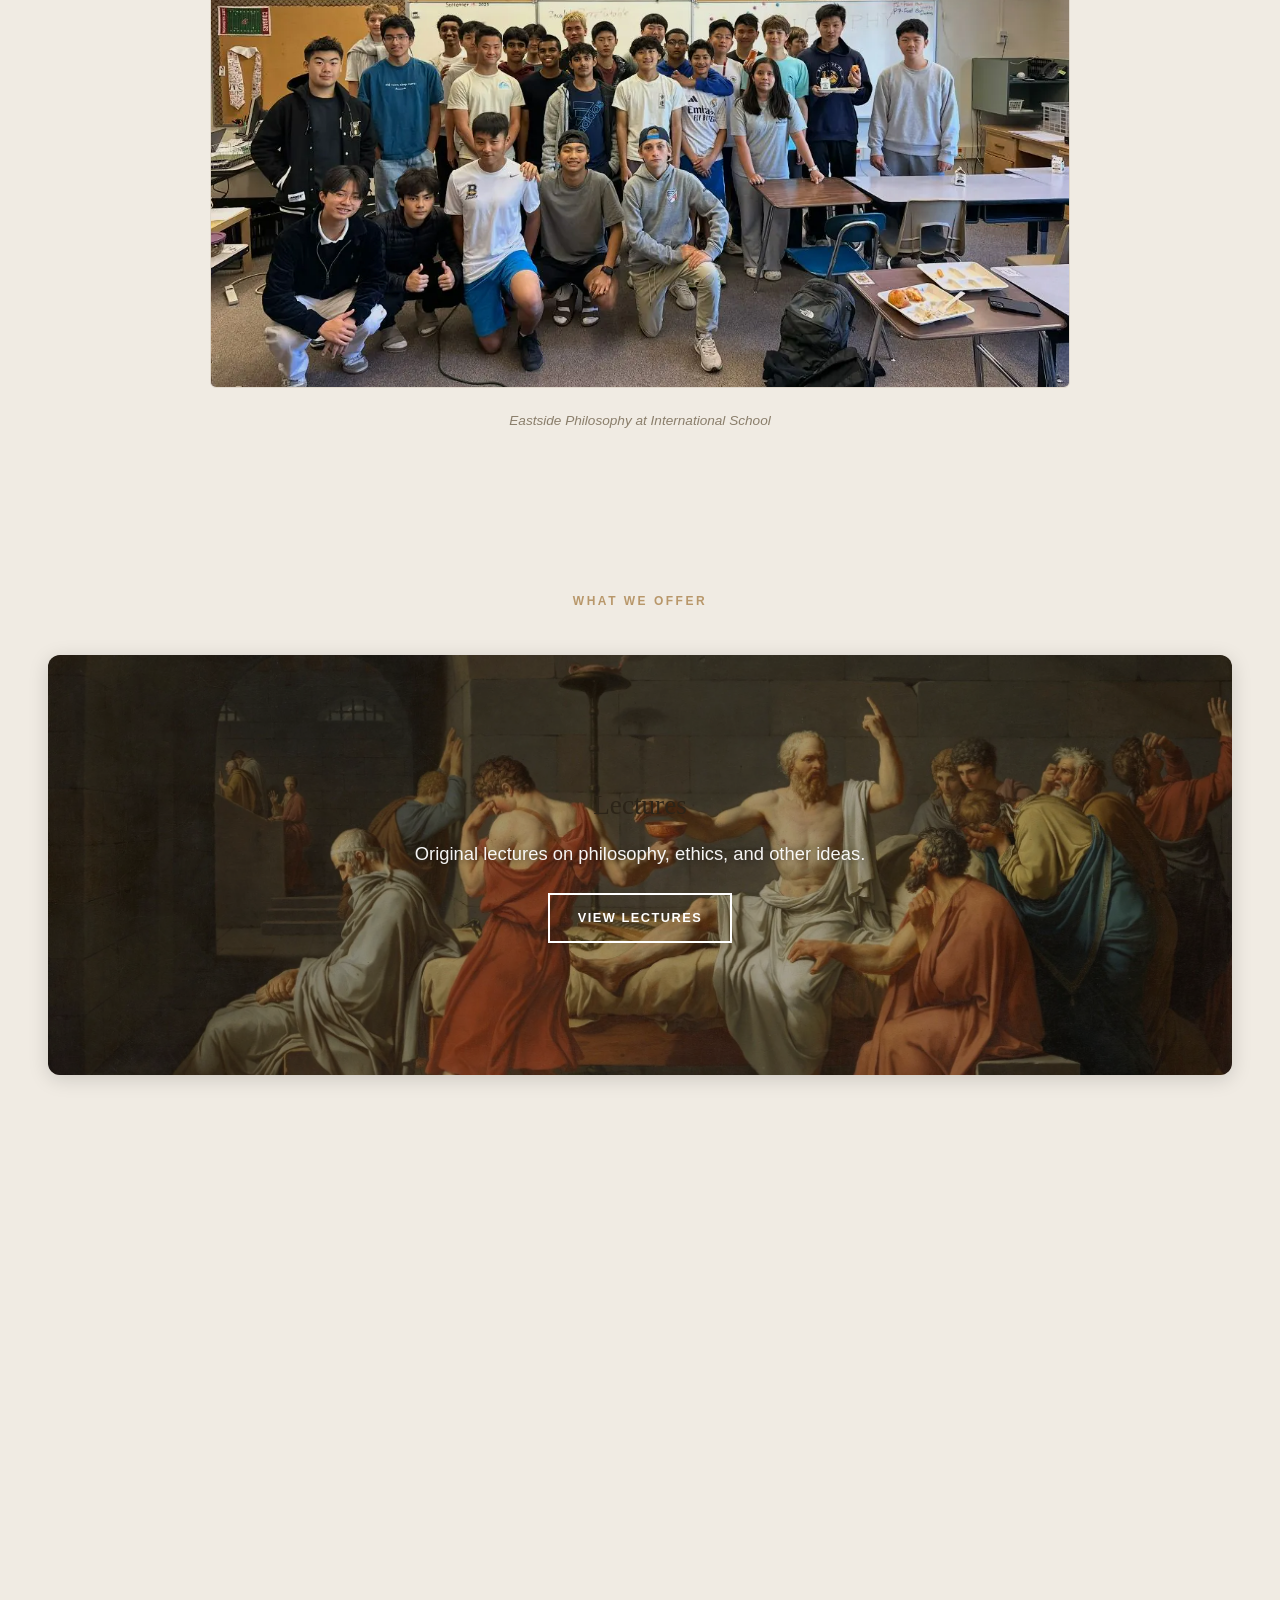
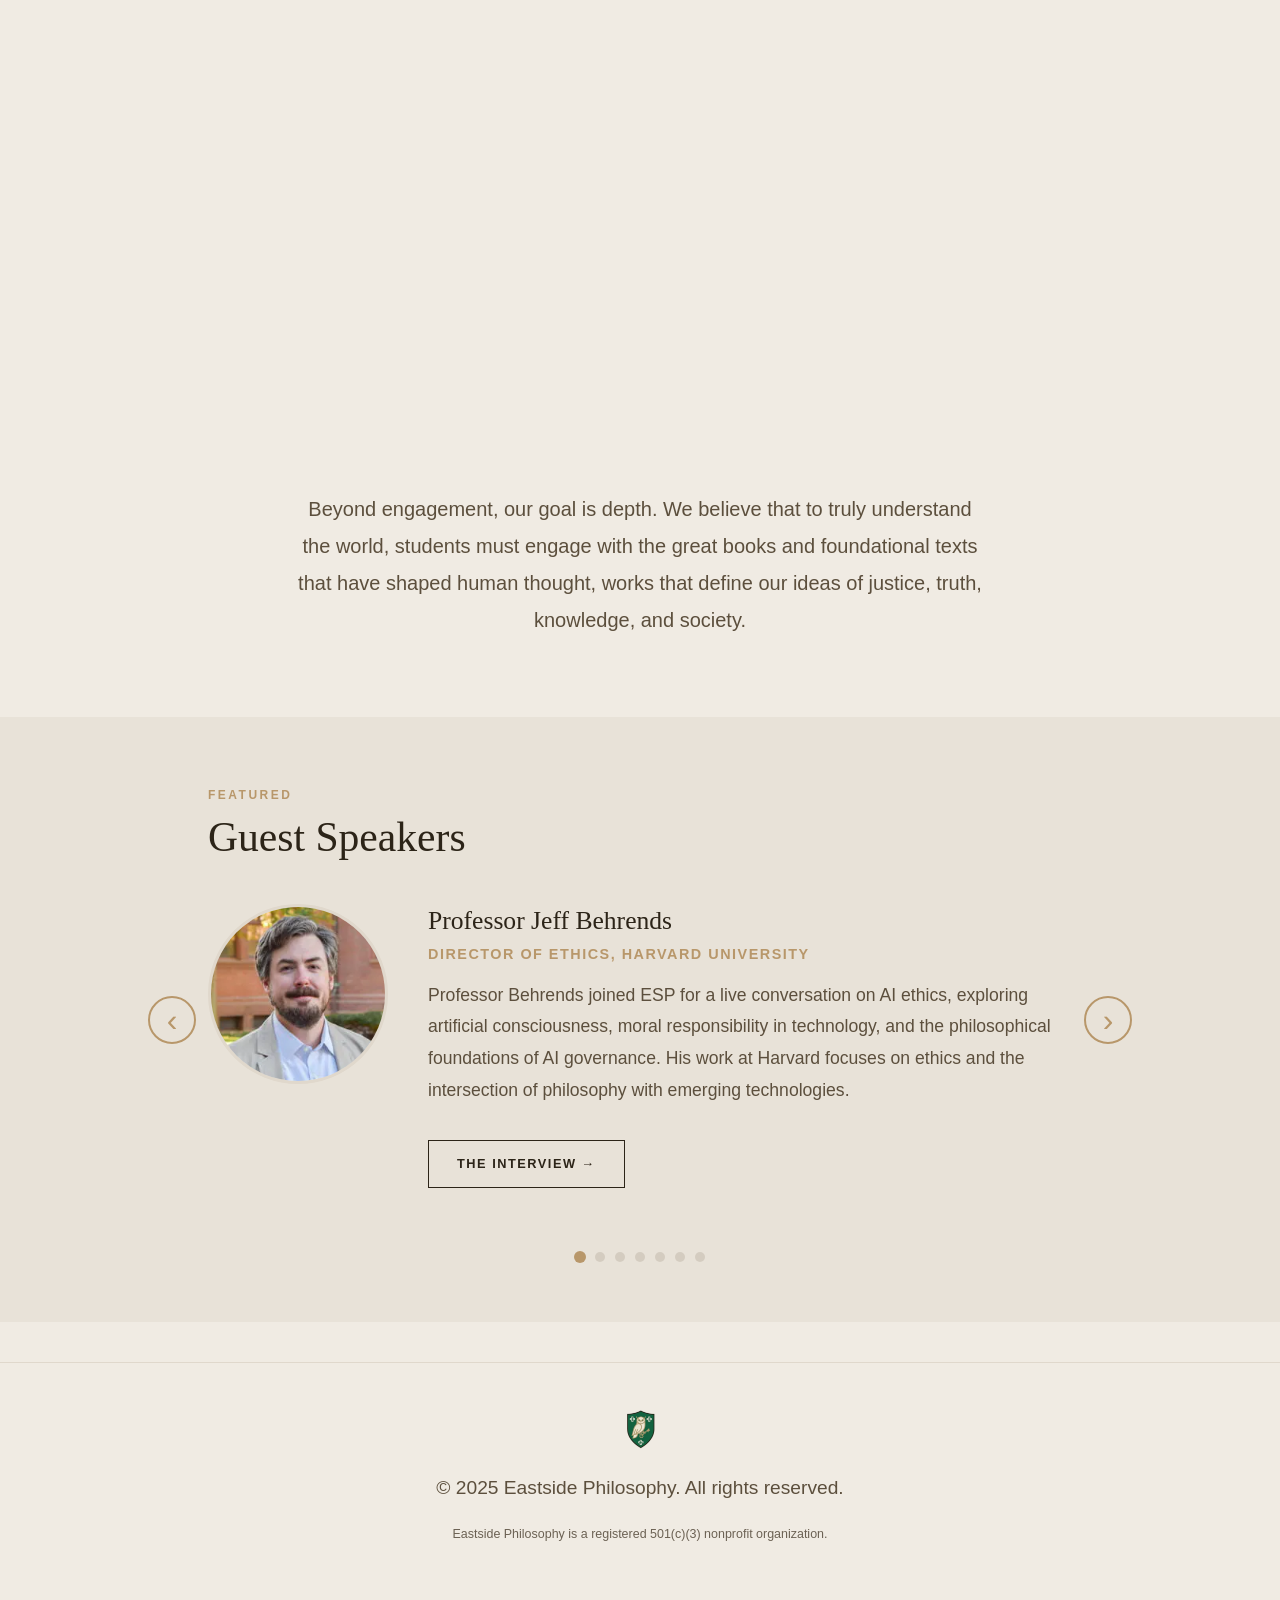
==== commit 339106e9: "Nav: Discord icon link with hover grow/outline; Lectures Top order puts online lectures last" ====
--- a/index.html
+++ b/index.html
@@ -23,7 +23,7 @@
   <link rel="stylesheet" href="https://fonts.googleapis.com/css2?family=Cinzel:wght@400;500;600;700&family=Cormorant+Garamond:ital,wght@0,300;0,400;0,500;0,600;0,700;1,400;1,500&family=Inter:wght@300;400;500;600&display=swap">
   <link rel="preload" as="image" href="images/school-of-athens.jpg.webp" type="image/webp" fetchpriority="high">
   <title>Eastside Philosophy</title>
-  <link rel="stylesheet" href="styles.css?v=78">
+  <link rel="stylesheet" href="styles.css?v=79">
   <style>
     /* Home-specific overrides for PLATO-style layout */
     .home-hero {
@@ -201,6 +201,7 @@
     </button>
     <ul class="nav-links">
       <li><a href="/">Home</a></li>
+      <li><a href="https://discord.gg/F7ZkYK6PX" class="nav-discord" target="_blank" rel="noopener" aria-label="Join the ESP Discord" title="Join the ESP Discord"><svg viewBox="0 0 24 24" fill="currentColor" aria-hidden="true"><path d="M20.3 4.4A19.8 19.8 0 0 0 15.4 2.9l-.2.1a13.7 13.7 0 0 1 .6 1.3 18.3 18.3 0 0 0-7.6 0 13.7 13.7 0 0 1 .6-1.3l-.2-.1a19.7 19.7 0 0 0-4.9 1.5C.6 9.1-.3 13.6.1 18.1a19.9 19.9 0 0 0 6 3 14.6 14.6 0 0 0 1.3-2.1 12.9 12.9 0 0 1-2-1l.5-.4a14.2 14.2 0 0 0 12.2 0l.5.4a12.9 12.9 0 0 1-2 1 14.6 14.6 0 0 0 1.3 2.1 19.9 19.9 0 0 0 6-3c.5-5.2-.9-9.7-3.6-13.7zM8 15.4c-1.2 0-2.2-1.1-2.2-2.4S6.8 10.6 8 10.6s2.2 1.1 2.2 2.4-1 2.4-2.2 2.4zm8 0c-1.2 0-2.2-1.1-2.2-2.4s1-2.4 2.2-2.4 2.2 1.1 2.2 2.4-1 2.4-2.2 2.4z"/></svg></a></li>
       <li><a href="/lectures">Lectures</a></li>
       <li><a href="/interviews">Interviews</a></li>
       <li><a href="/resources">Resource Library</a></li>
--- a/styles.css
+++ b/styles.css
@@ -165,6 +165,33 @@
   color: #fff;
 }
 
+/* Discord icon in nav */
+.nav-links a.nav-discord {
+  display: inline-flex;
+  align-items: center;
+  justify-content: center;
+  width: 32px;
+  height: 32px;
+  padding: 0;
+  margin-left: -8px;
+  border-radius: 50%;
+  border: 1.5px solid transparent;
+  color: rgba(245, 240, 234, 0.75);
+  transition: transform 0.2s ease, color 0.2s ease, border-color 0.2s ease, box-shadow 0.2s ease;
+}
+.nav-links a.nav-discord svg { width: 20px; height: 20px; display: block; }
+.nav-links a.nav-discord::after { display: none; }
+.nav-links a.nav-discord:hover,
+.nav-links a.nav-discord:focus-visible {
+  color: #fff;
+  transform: scale(1.18);
+  border-color: var(--accent-gold);
+  box-shadow: 0 0 0 3px rgba(184, 151, 106, 0.25);
+}
+@media (max-width: 768px) {
+  .nav-links a.nav-discord { margin-left: 0; }
+}
+
 /* Nav Dropdown */
 .nav-dropdown {
   position: relative;
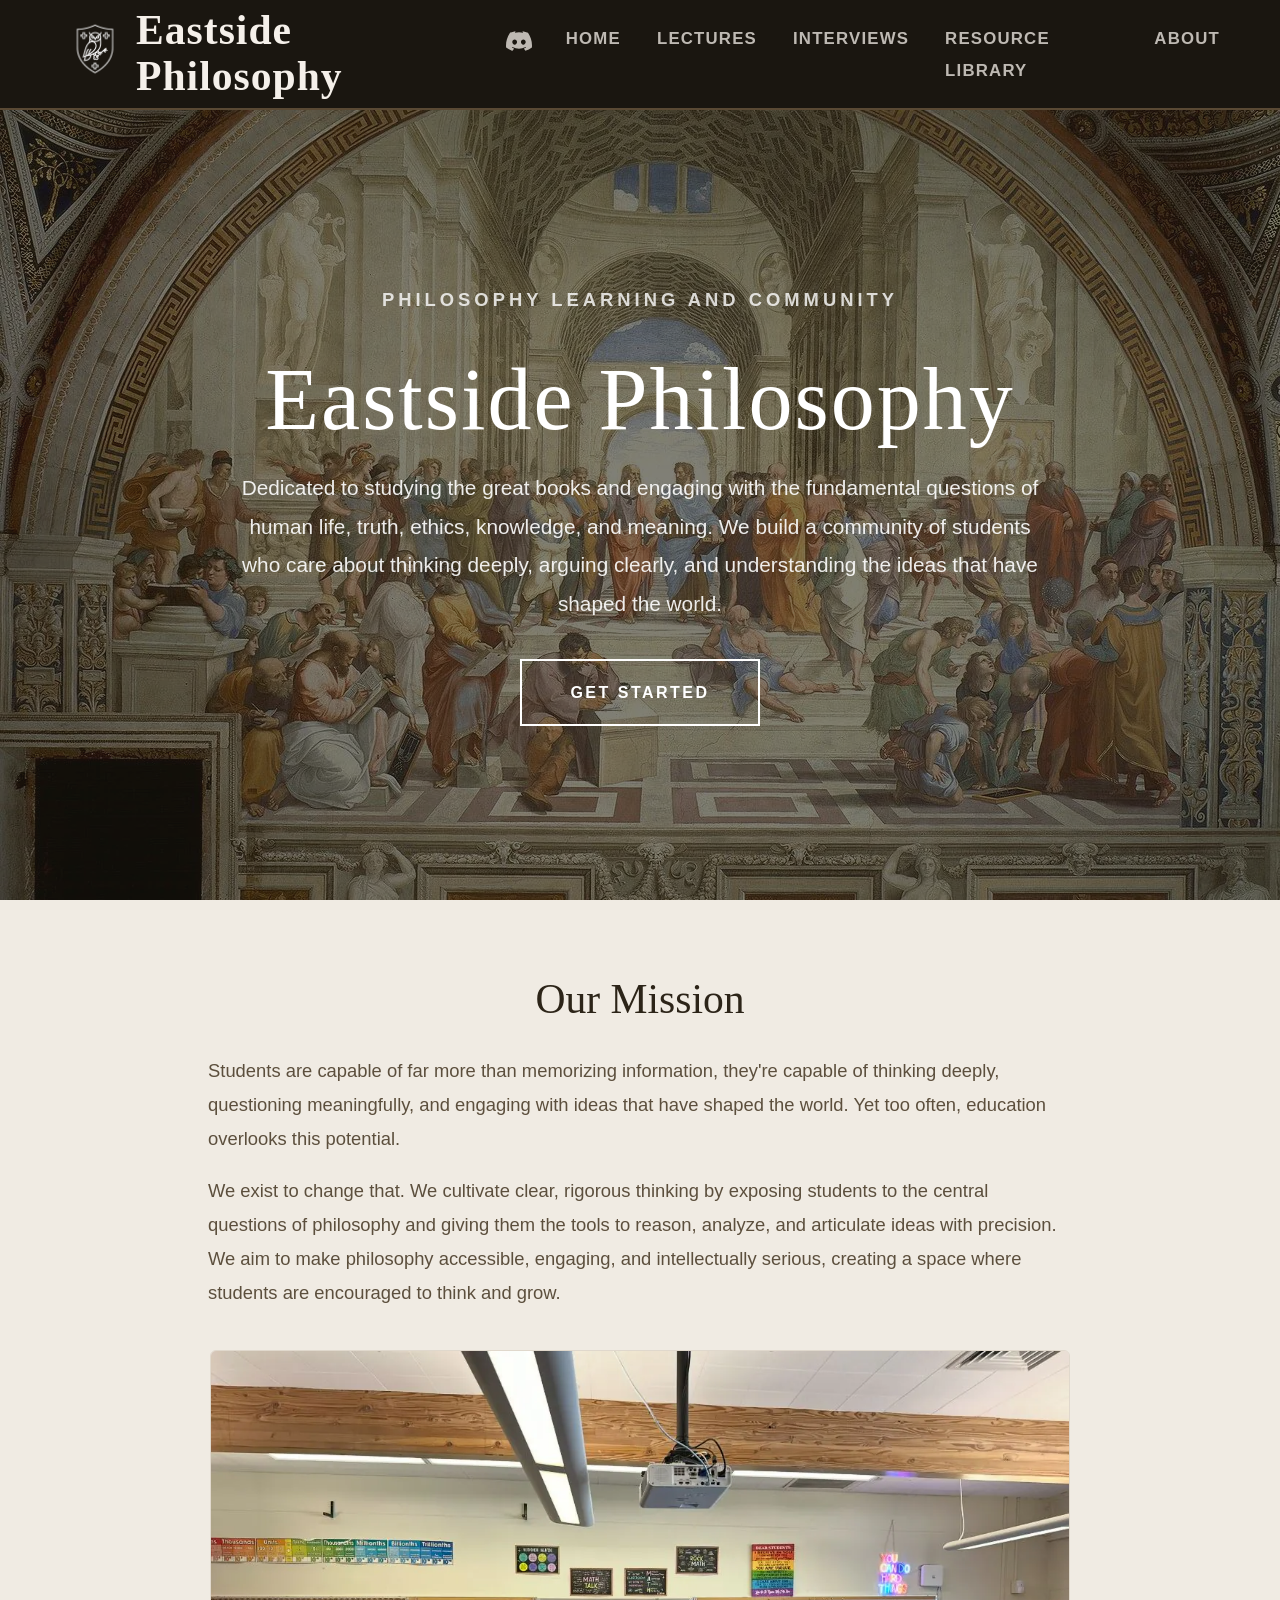
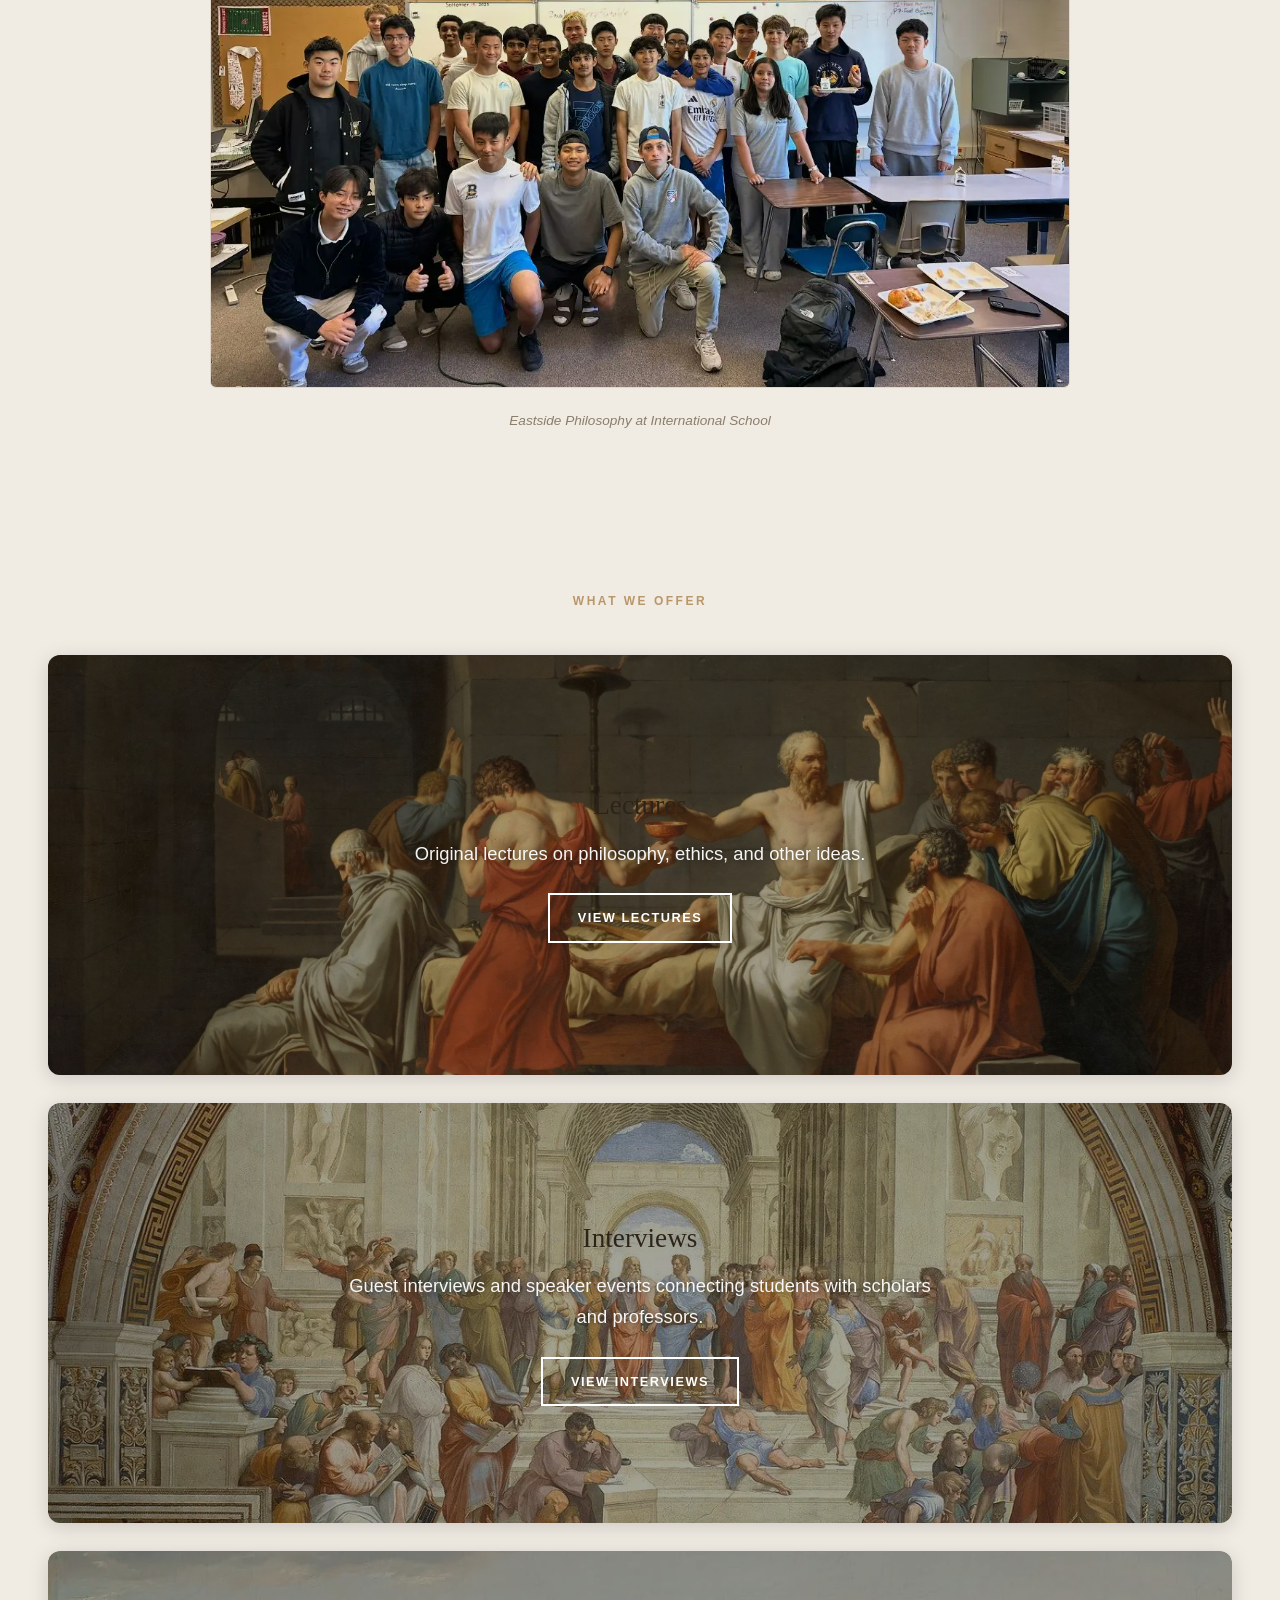
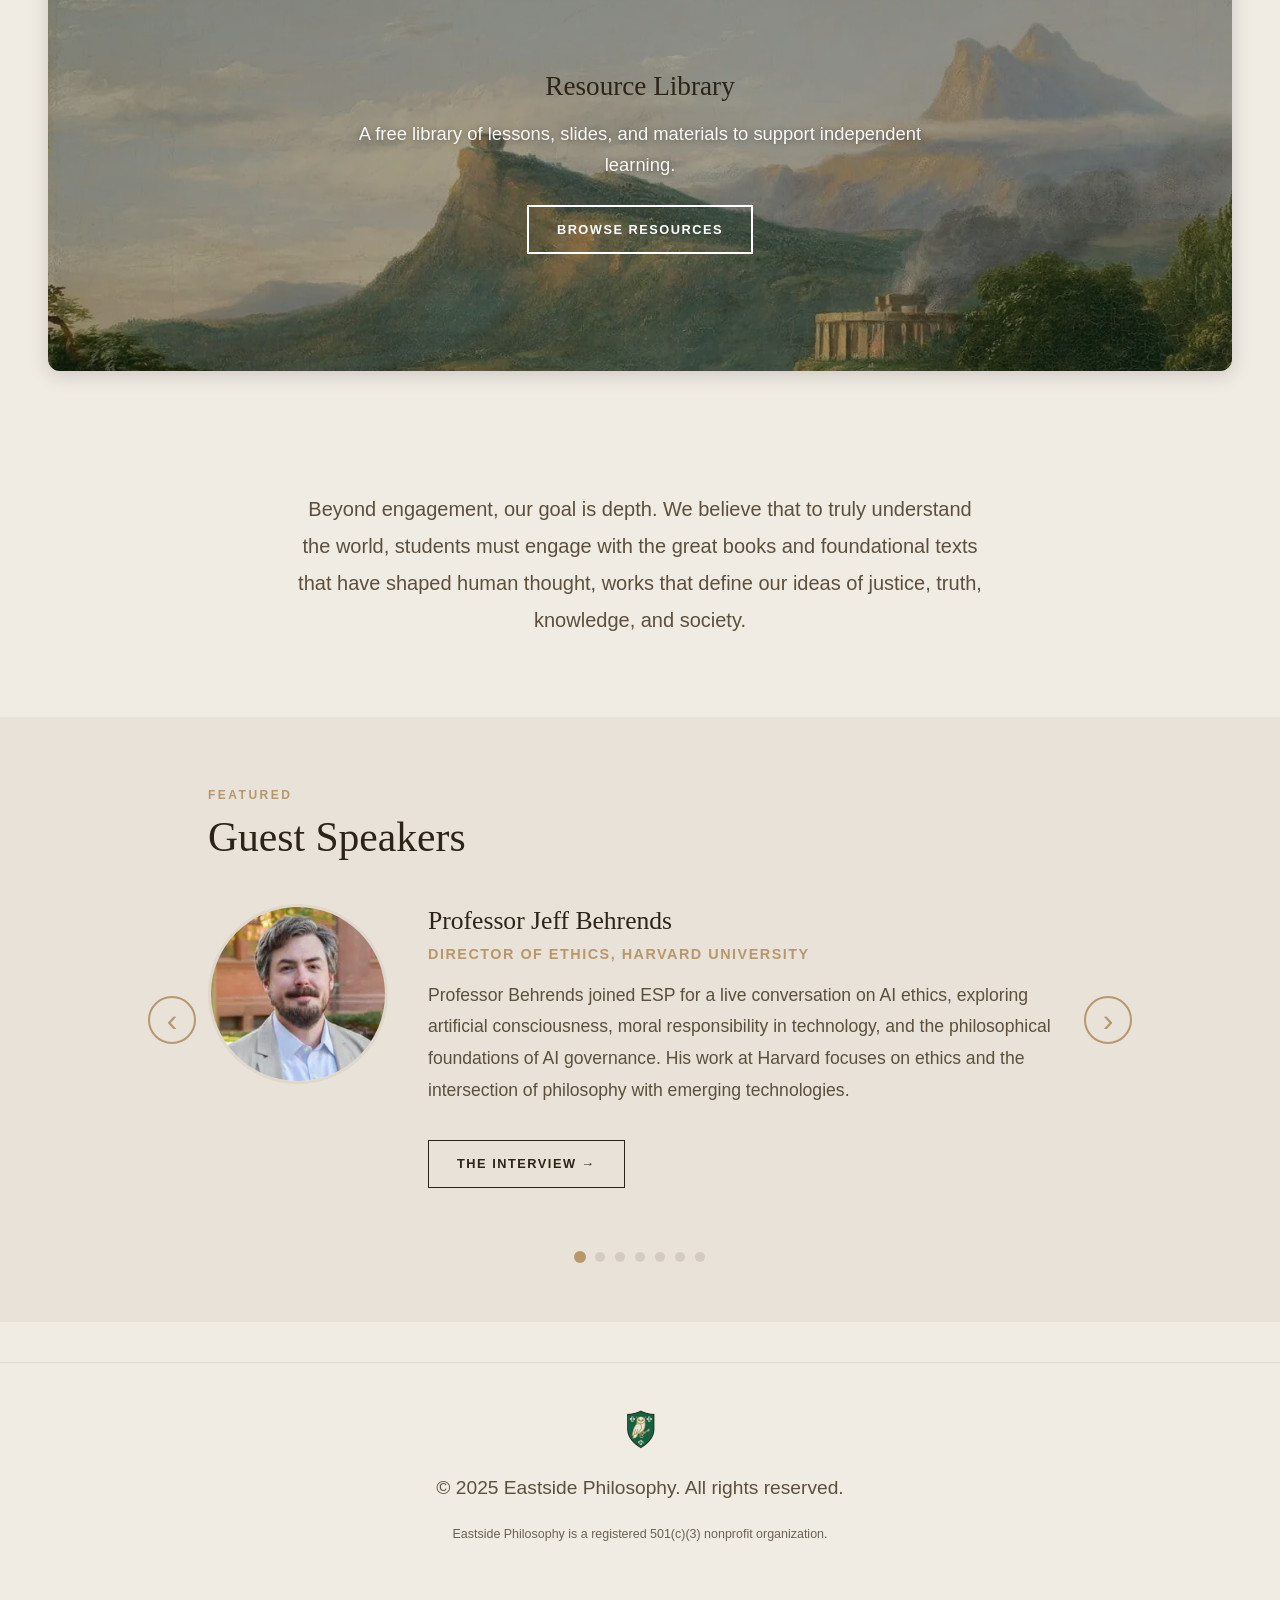
==== commit 9a8873b5: "Nav: Discord icon left of Home, larger" ====
--- a/index.html
+++ b/index.html
@@ -23,7 +23,7 @@
   <link rel="stylesheet" href="https://fonts.googleapis.com/css2?family=Cinzel:wght@400;500;600;700&family=Cormorant+Garamond:ital,wght@0,300;0,400;0,500;0,600;0,700;1,400;1,500&family=Inter:wght@300;400;500;600&display=swap">
   <link rel="preload" as="image" href="images/school-of-athens.jpg.webp" type="image/webp" fetchpriority="high">
   <title>Eastside Philosophy</title>
-  <link rel="stylesheet" href="styles.css?v=79">
+  <link rel="stylesheet" href="styles.css?v=80">
   <style>
     /* Home-specific overrides for PLATO-style layout */
     .home-hero {
@@ -200,8 +200,8 @@
       <span></span><span></span><span></span>
     </button>
     <ul class="nav-links">
+      <li><a href="https://discord.gg/F7ZkYK6PX" class="nav-discord" target="_blank" rel="noopener" aria-label="Join the ESP Discord" title="Join the ESP Discord"><svg viewBox="0 0 24 24" fill="currentColor" aria-hidden="true"><path d="M20.3 4.4A19.8 19.8 0 0 0 15.4 2.9l-.2.1a13.7 13.7 0 0 1 .6 1.3 18.3 18.3 0 0 0-7.6 0 13.7 13.7 0 0 1 .6-1.3l-.2-.1a19.7 19.7 0 0 0-4.9 1.5C.6 9.1-.3 13.6.1 18.1a19.9 19.9 0 0 0 6 3 14.6 14.6 0 0 0 1.3-2.1 12.9 12.9 0 0 1-2-1l.5-.4a14.2 14.2 0 0 0 12.2 0l.5.4a12.9 12.9 0 0 1-2 1 14.6 14.6 0 0 0 1.3 2.1 19.9 19.9 0 0 0 6-3c.5-5.2-.9-9.7-3.6-13.7zM8 15.4c-1.2 0-2.2-1.1-2.2-2.4S6.8 10.6 8 10.6s2.2 1.1 2.2 2.4-1 2.4-2.2 2.4zm8 0c-1.2 0-2.2-1.1-2.2-2.4s1-2.4 2.2-2.4 2.2 1.1 2.2 2.4-1 2.4-2.2 2.4z"/></svg></a></li>
       <li><a href="/">Home</a></li>
-      <li><a href="https://discord.gg/F7ZkYK6PX" class="nav-discord" target="_blank" rel="noopener" aria-label="Join the ESP Discord" title="Join the ESP Discord"><svg viewBox="0 0 24 24" fill="currentColor" aria-hidden="true"><path d="M20.3 4.4A19.8 19.8 0 0 0 15.4 2.9l-.2.1a13.7 13.7 0 0 1 .6 1.3 18.3 18.3 0 0 0-7.6 0 13.7 13.7 0 0 1 .6-1.3l-.2-.1a19.7 19.7 0 0 0-4.9 1.5C.6 9.1-.3 13.6.1 18.1a19.9 19.9 0 0 0 6 3 14.6 14.6 0 0 0 1.3-2.1 12.9 12.9 0 0 1-2-1l.5-.4a14.2 14.2 0 0 0 12.2 0l.5.4a12.9 12.9 0 0 1-2 1 14.6 14.6 0 0 0 1.3 2.1 19.9 19.9 0 0 0 6-3c.5-5.2-.9-9.7-3.6-13.7zM8 15.4c-1.2 0-2.2-1.1-2.2-2.4S6.8 10.6 8 10.6s2.2 1.1 2.2 2.4-1 2.4-2.2 2.4zm8 0c-1.2 0-2.2-1.1-2.2-2.4s1-2.4 2.2-2.4 2.2 1.1 2.2 2.4-1 2.4-2.2 2.4z"/></svg></a></li>
       <li><a href="/lectures">Lectures</a></li>
       <li><a href="/interviews">Interviews</a></li>
       <li><a href="/resources">Resource Library</a></li>
--- a/styles.css
+++ b/styles.css
@@ -170,16 +170,16 @@
   display: inline-flex;
   align-items: center;
   justify-content: center;
-  width: 32px;
-  height: 32px;
+  width: 38px;
+  height: 38px;
   padding: 0;
-  margin-left: -8px;
+  margin-right: -8px;
   border-radius: 50%;
   border: 1.5px solid transparent;
   color: rgba(245, 240, 234, 0.75);
   transition: transform 0.2s ease, color 0.2s ease, border-color 0.2s ease, box-shadow 0.2s ease;
 }
-.nav-links a.nav-discord svg { width: 20px; height: 20px; display: block; }
+.nav-links a.nav-discord svg { width: 26px; height: 26px; display: block; }
 .nav-links a.nav-discord::after { display: none; }
 .nav-links a.nav-discord:hover,
 .nav-links a.nav-discord:focus-visible {
@@ -189,7 +189,7 @@
   box-shadow: 0 0 0 3px rgba(184, 151, 106, 0.25);
 }
 @media (max-width: 768px) {
-  .nav-links a.nav-discord { margin-left: 0; }
+  .nav-links a.nav-discord { margin-right: 0; }
 }
 
 /* Nav Dropdown */
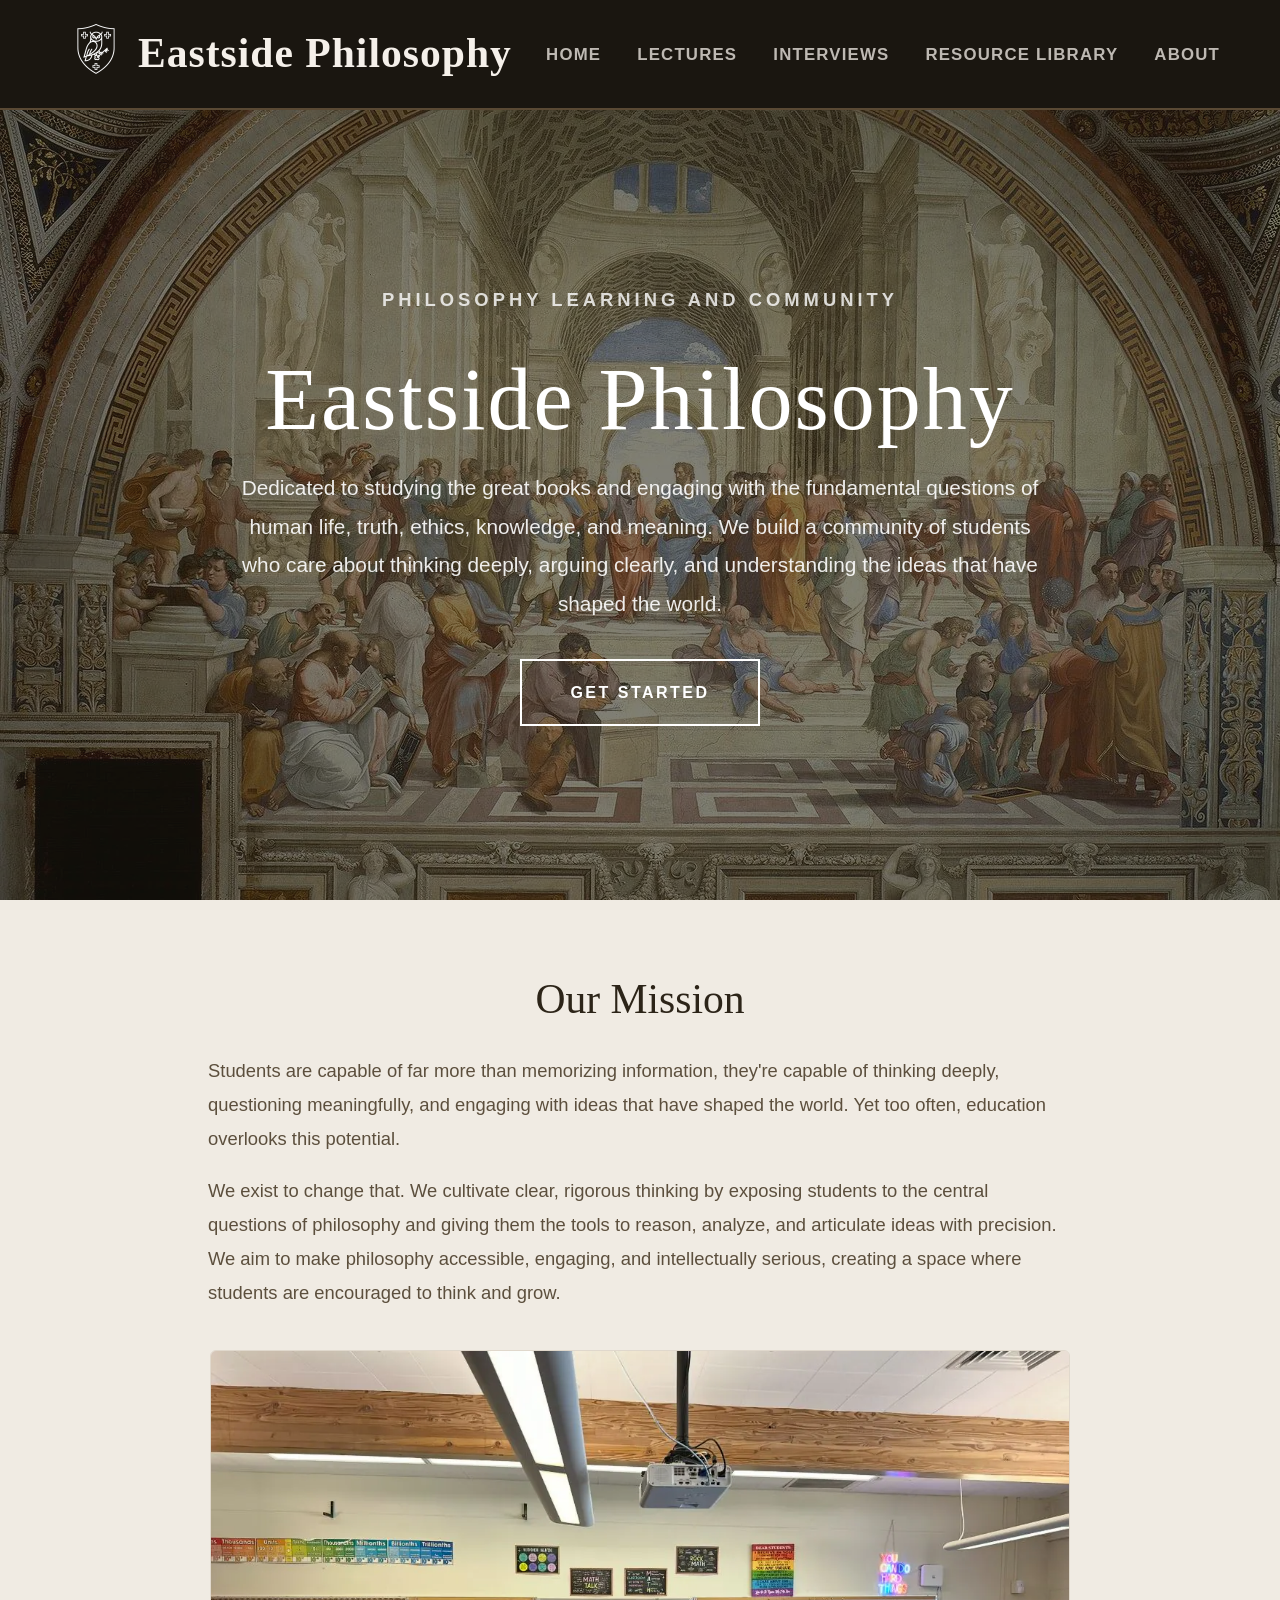
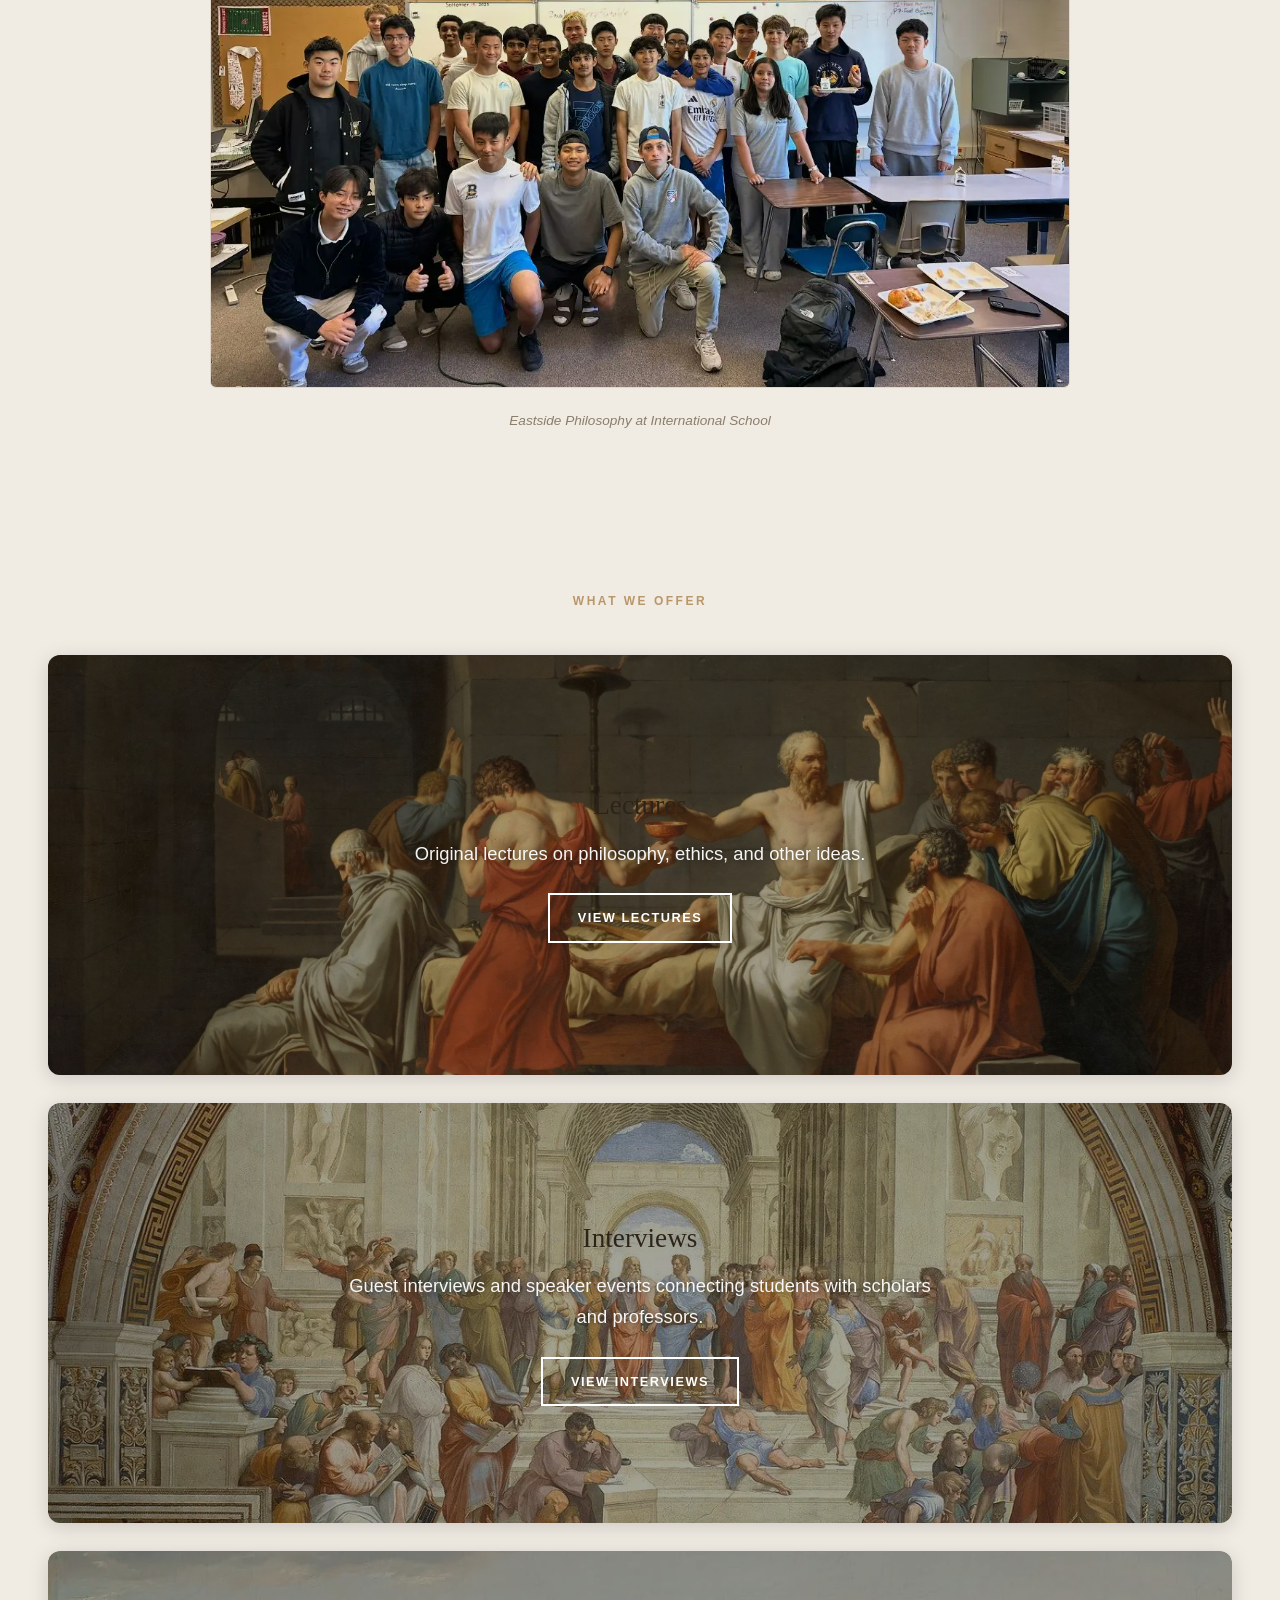
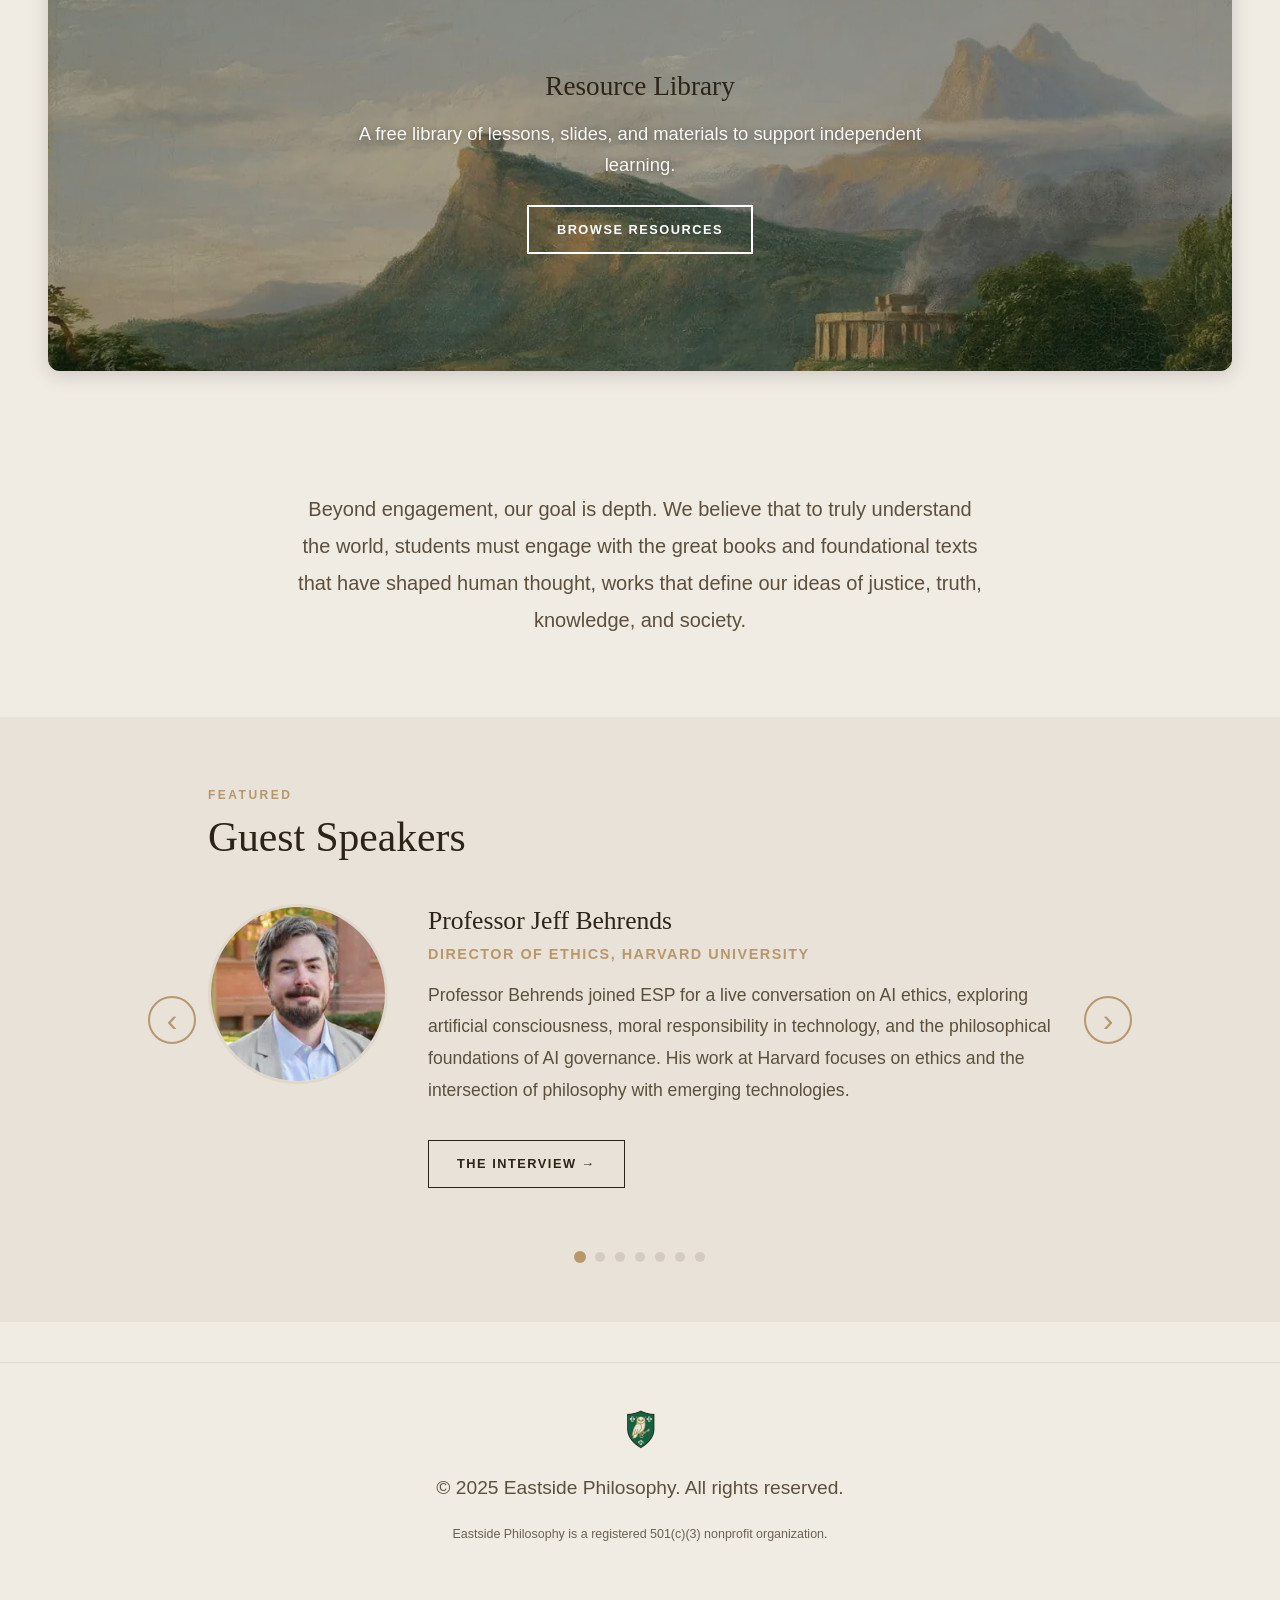
==== commit 1e38f5dd: "Remove Discord invite link from all website pages" ====
--- a/index.html
+++ b/index.html
@@ -200,7 +200,6 @@
       <span></span><span></span><span></span>
     </button>
     <ul class="nav-links">
-      <li><a href="https://discord.gg/F7ZkYK6PX" class="nav-discord" target="_blank" rel="noopener" aria-label="Join the ESP Discord" title="Join the ESP Discord"><svg viewBox="0 0 24 24" fill="currentColor" aria-hidden="true"><path d="M20.3 4.4A19.8 19.8 0 0 0 15.4 2.9l-.2.1a13.7 13.7 0 0 1 .6 1.3 18.3 18.3 0 0 0-7.6 0 13.7 13.7 0 0 1 .6-1.3l-.2-.1a19.7 19.7 0 0 0-4.9 1.5C.6 9.1-.3 13.6.1 18.1a19.9 19.9 0 0 0 6 3 14.6 14.6 0 0 0 1.3-2.1 12.9 12.9 0 0 1-2-1l.5-.4a14.2 14.2 0 0 0 12.2 0l.5.4a12.9 12.9 0 0 1-2 1 14.6 14.6 0 0 0 1.3 2.1 19.9 19.9 0 0 0 6-3c.5-5.2-.9-9.7-3.6-13.7zM8 15.4c-1.2 0-2.2-1.1-2.2-2.4S6.8 10.6 8 10.6s2.2 1.1 2.2 2.4-1 2.4-2.2 2.4zm8 0c-1.2 0-2.2-1.1-2.2-2.4s1-2.4 2.2-2.4 2.2 1.1 2.2 2.4-1 2.4-2.2 2.4z"/></svg></a></li>
       <li><a href="/">Home</a></li>
       <li><a href="/lectures">Lectures</a></li>
       <li><a href="/interviews">Interviews</a></li>
--- a/styles.css
+++ b/styles.css
@@ -165,33 +165,6 @@
   color: #fff;
 }
 
-/* Discord icon in nav */
-.nav-links a.nav-discord {
-  display: inline-flex;
-  align-items: center;
-  justify-content: center;
-  width: 38px;
-  height: 38px;
-  padding: 0;
-  margin-right: -8px;
-  border-radius: 50%;
-  border: 1.5px solid transparent;
-  color: rgba(245, 240, 234, 0.75);
-  transition: transform 0.2s ease, color 0.2s ease, border-color 0.2s ease, box-shadow 0.2s ease;
-}
-.nav-links a.nav-discord svg { width: 26px; height: 26px; display: block; }
-.nav-links a.nav-discord::after { display: none; }
-.nav-links a.nav-discord:hover,
-.nav-links a.nav-discord:focus-visible {
-  color: #fff;
-  transform: scale(1.18);
-  border-color: var(--accent-gold);
-  box-shadow: 0 0 0 3px rgba(184, 151, 106, 0.25);
-}
-@media (max-width: 768px) {
-  .nav-links a.nav-discord { margin-right: 0; }
-}
-
 /* Nav Dropdown */
 .nav-dropdown {
   position: relative;
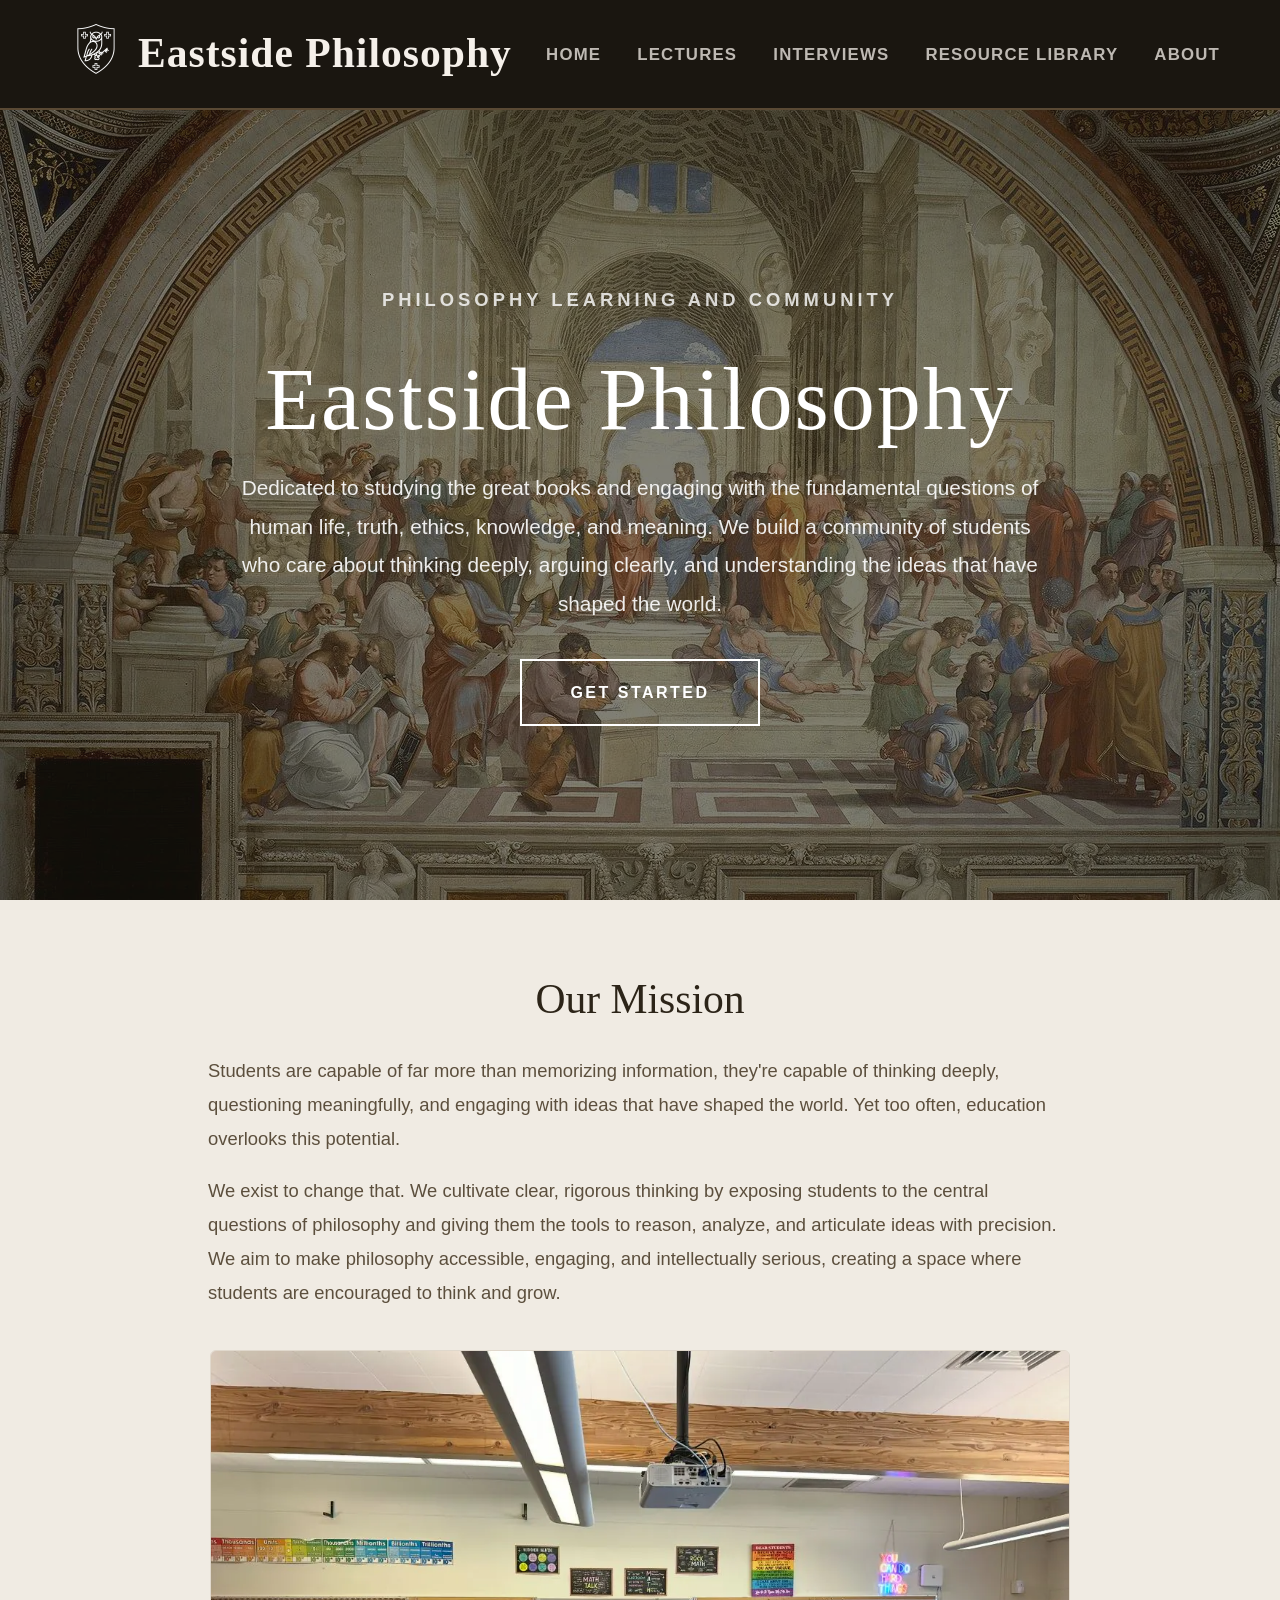
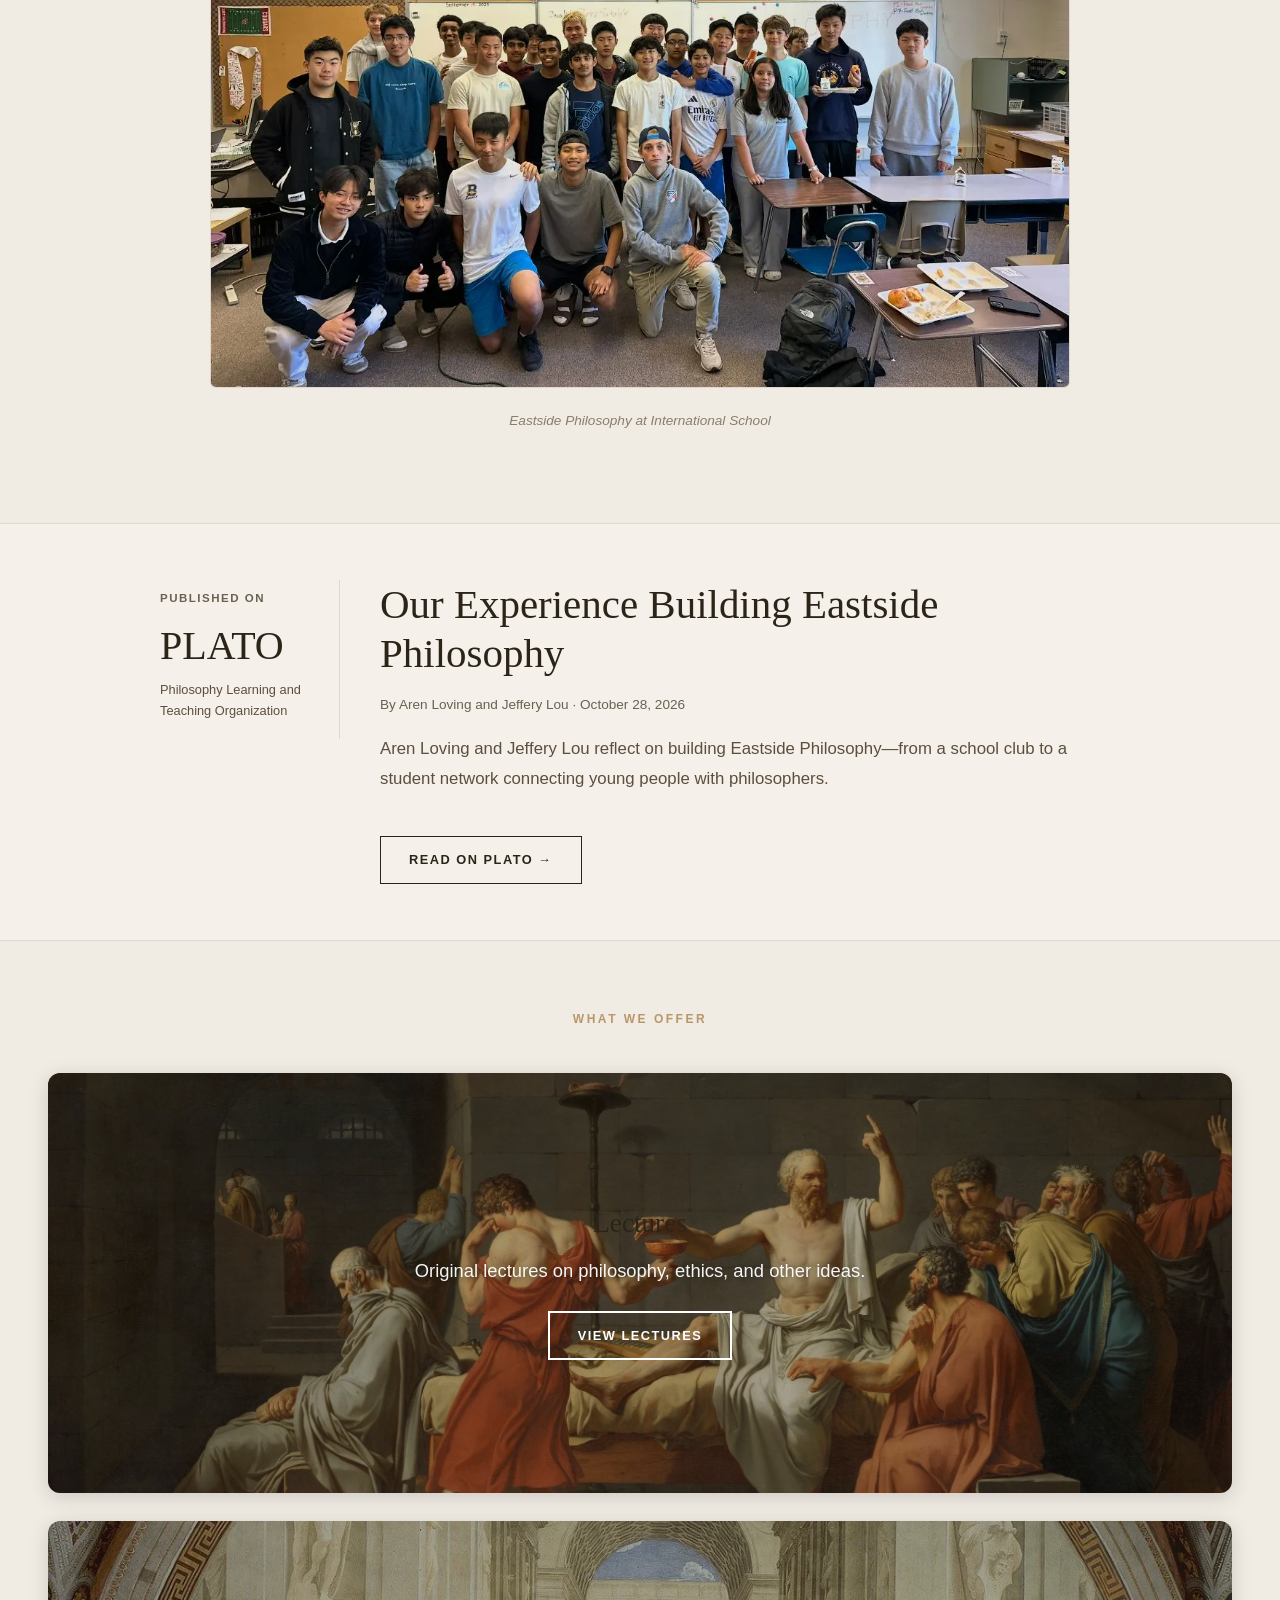
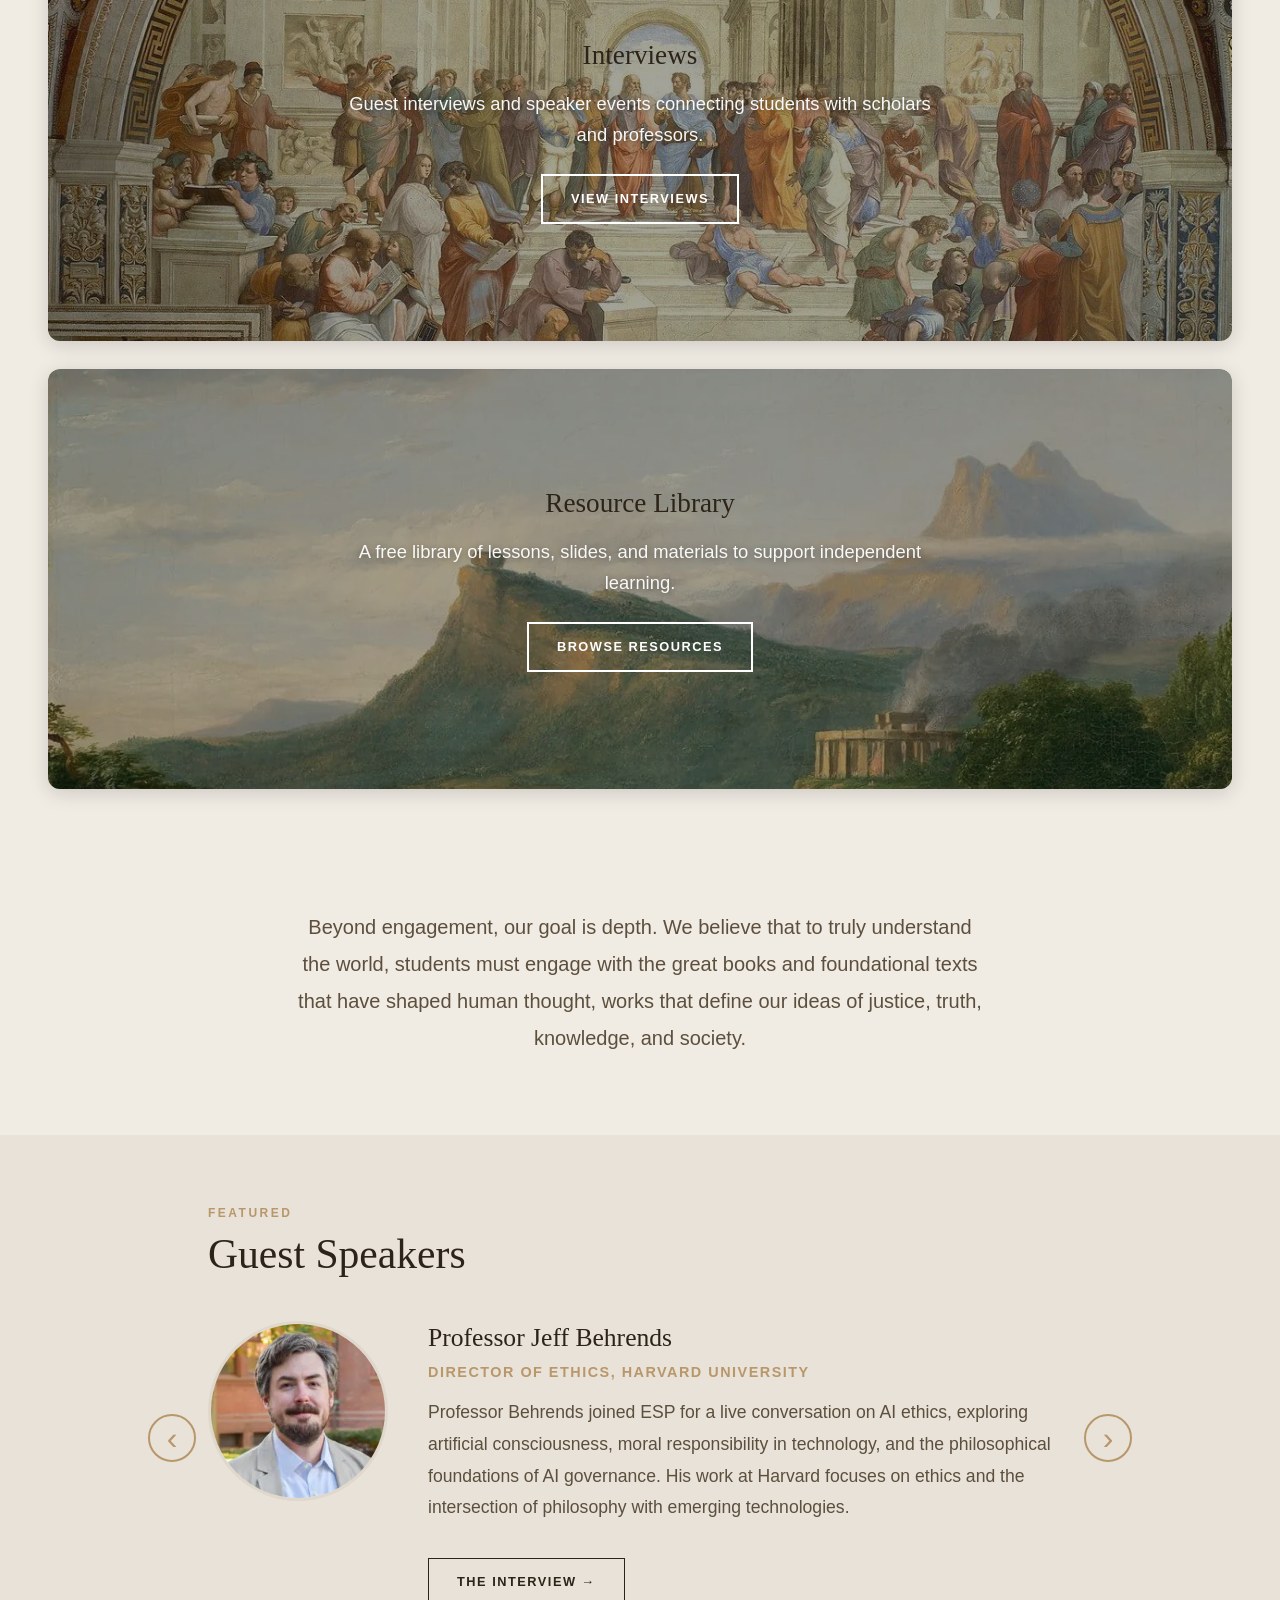
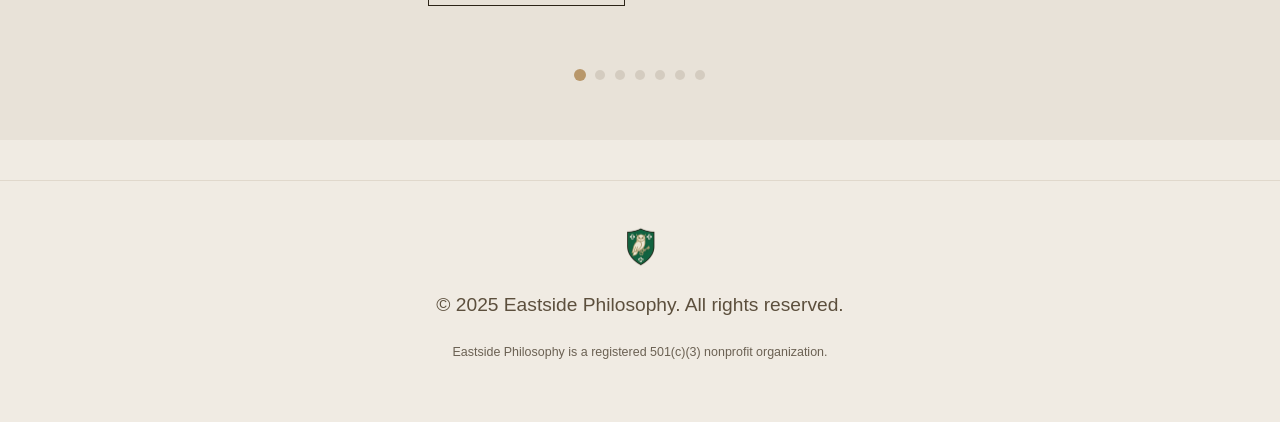
==== commit 9594db0a: "Feature Eastside Philosophy article published on PLATO" ====
--- a/index.html
+++ b/index.html
@@ -145,6 +145,61 @@
       margin-top: 20px;
     }
 
+    /* Published article feature */
+    .home-publication {
+      background: var(--ivory);
+      border-top: 1px solid var(--light-border);
+      border-bottom: 1px solid var(--light-border);
+      padding: 56px 32px;
+    }
+    .home-publication-inner {
+      max-width: 960px;
+      margin: 0 auto;
+      display: grid;
+      grid-template-columns: 180px minmax(0, 1fr);
+      gap: 40px;
+      align-items: start;
+    }
+    .publication-source {
+      border-right: 1px solid var(--light-border);
+      padding-right: 28px;
+      color: var(--warm-gray);
+    }
+    .publication-source-label {
+      font-size: 0.72rem;
+      font-weight: 600;
+      text-transform: uppercase;
+      letter-spacing: 1.5px;
+    }
+    .publication-source-name {
+      display: block;
+      font-family: var(--serif);
+      font-size: 2.5rem;
+      font-weight: 500;
+      line-height: 1.3;
+      color: var(--dark-brown);
+      margin: 8px 0;
+    }
+    .publication-source-description { font-size: 0.8rem; line-height: 1.6; }
+    .home-publication h2 {
+      font-family: var(--serif);
+      font-size: clamp(1.9rem, 3.2vw, 2.6rem);
+      font-weight: 500;
+      line-height: 1.2;
+      color: var(--dark-brown);
+      margin-bottom: 14px;
+    }
+    .publication-byline { font-size: 0.85rem; color: var(--warm-gray); margin-bottom: 16px; }
+    .publication-summary { font-size: 1.05rem; line-height: 1.8; color: var(--muted-brown); }
+    .home-publication .btn { margin-top: 24px; }
+    .home-publication .btn:focus-visible { outline: 2px solid var(--dark-brown); outline-offset: 5px; }
+    @media (max-width: 640px) {
+      .home-publication { padding: 36px 24px; }
+      .home-publication-inner { grid-template-columns: minmax(0, 1fr); gap: 24px; }
+      .publication-source { border-right: 0; border-bottom: 1px solid var(--light-border); padding: 0 0 20px; }
+      .publication-source-name { margin: 4px 0; font-size: 2rem; }
+    }
+
     /* Painting break */
     .home-painting {
       text-align: center;
@@ -232,6 +287,23 @@
       </div>
     </div>
   </div>
+
+  <!-- Article published on PLATO -->
+  <section class="home-publication" id="plato-article" aria-labelledby="plato-article-title">
+    <div class="home-publication-inner">
+      <div class="publication-source">
+        <span class="publication-source-label">Published on</span>
+        <strong class="publication-source-name">PLATO</strong>
+        <p class="publication-source-description">Philosophy Learning and Teaching Organization</p>
+      </div>
+      <div class="publication-content">
+        <h2 id="plato-article-title">Our Experience Building Eastside Philosophy</h2>
+        <p class="publication-byline">By Aren Loving and Jeffery Lou &middot; <time datetime="2026-10-28">October 28, 2026</time></p>
+        <p class="publication-summary">Aren Loving and Jeffery Lou reflect on building Eastside Philosophy&mdash;from a school club to a student network connecting young people with philosophers.</p>
+        <a href="https://plato-philosophy.org/our-experience-building-eastside-philosophy/" class="btn" target="_blank" rel="noopener noreferrer" aria-label="Read Our Experience Building Eastside Philosophy on PLATO (opens in a new tab)">Read on PLATO &rarr;</a>
+      </div>
+    </div>
+  </section>
 
   <!-- What We Offer - Full width banners -->
   <div class="offering-banners">
